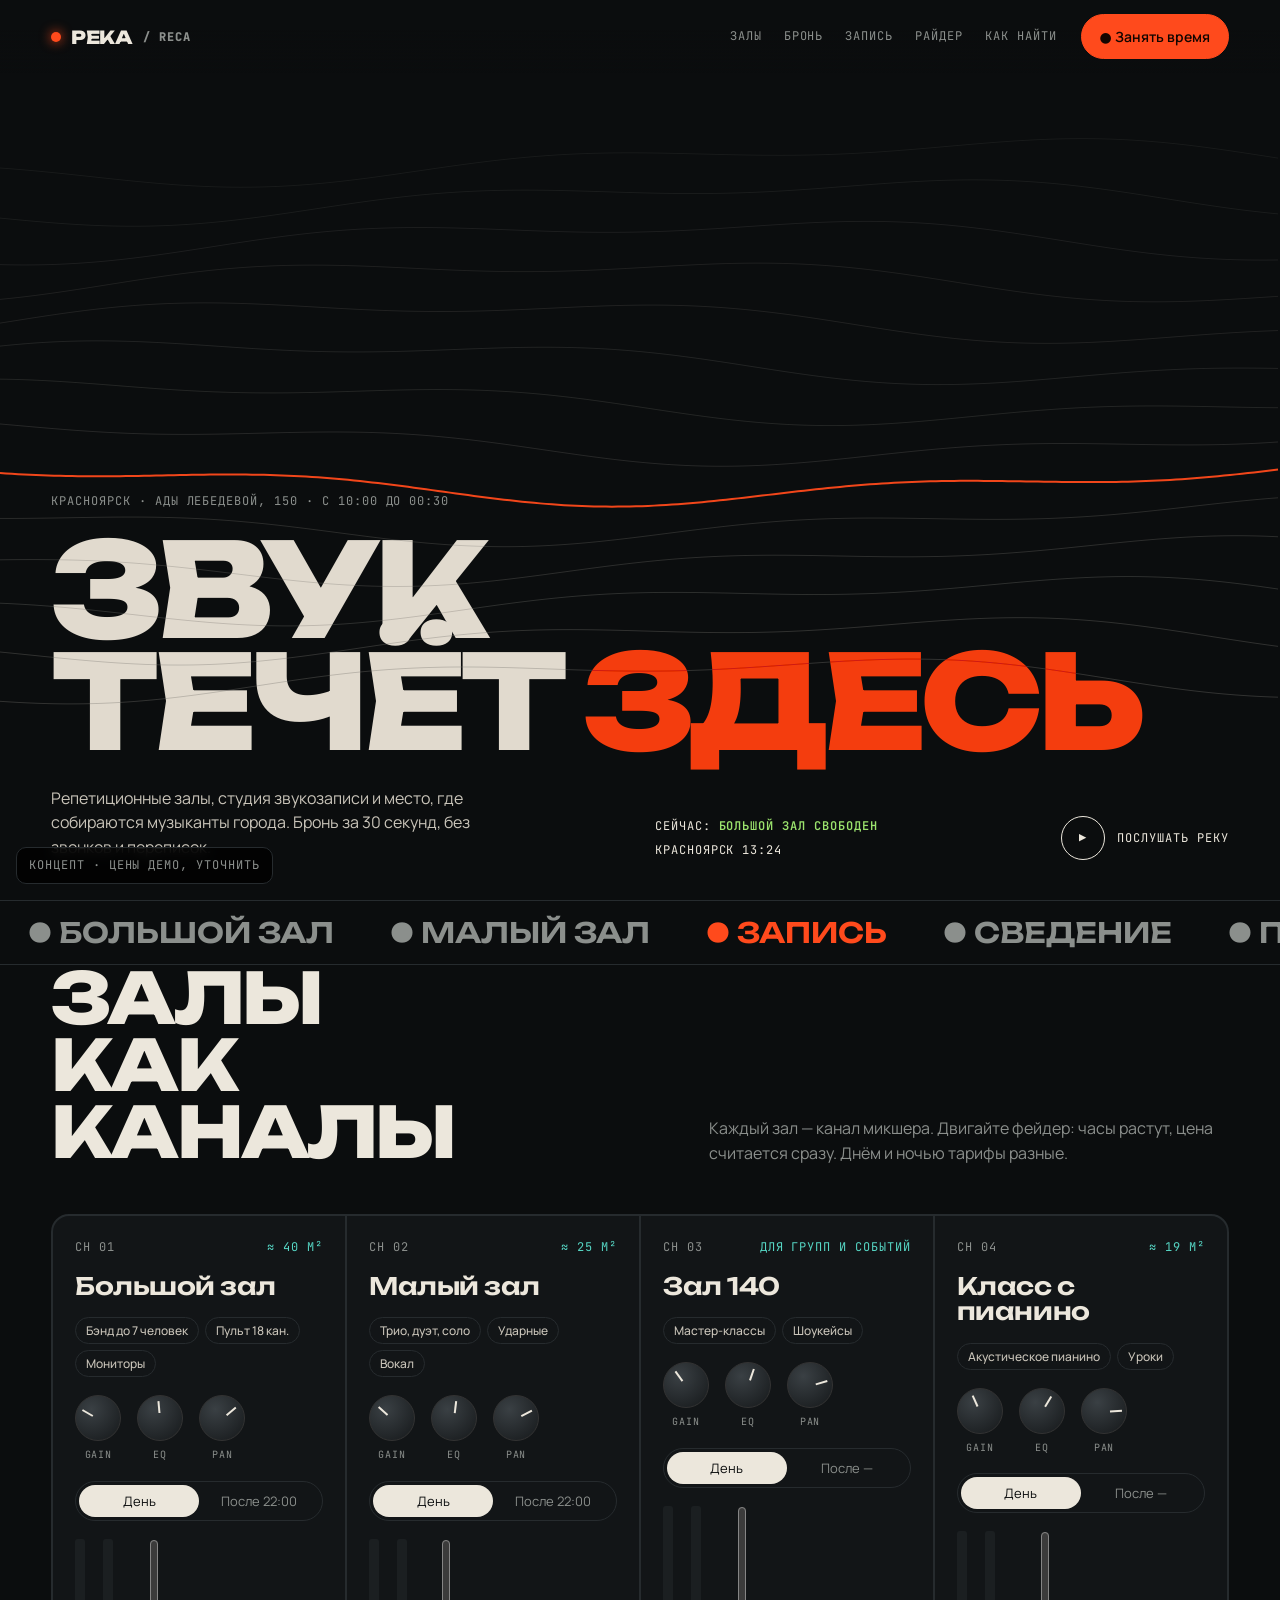
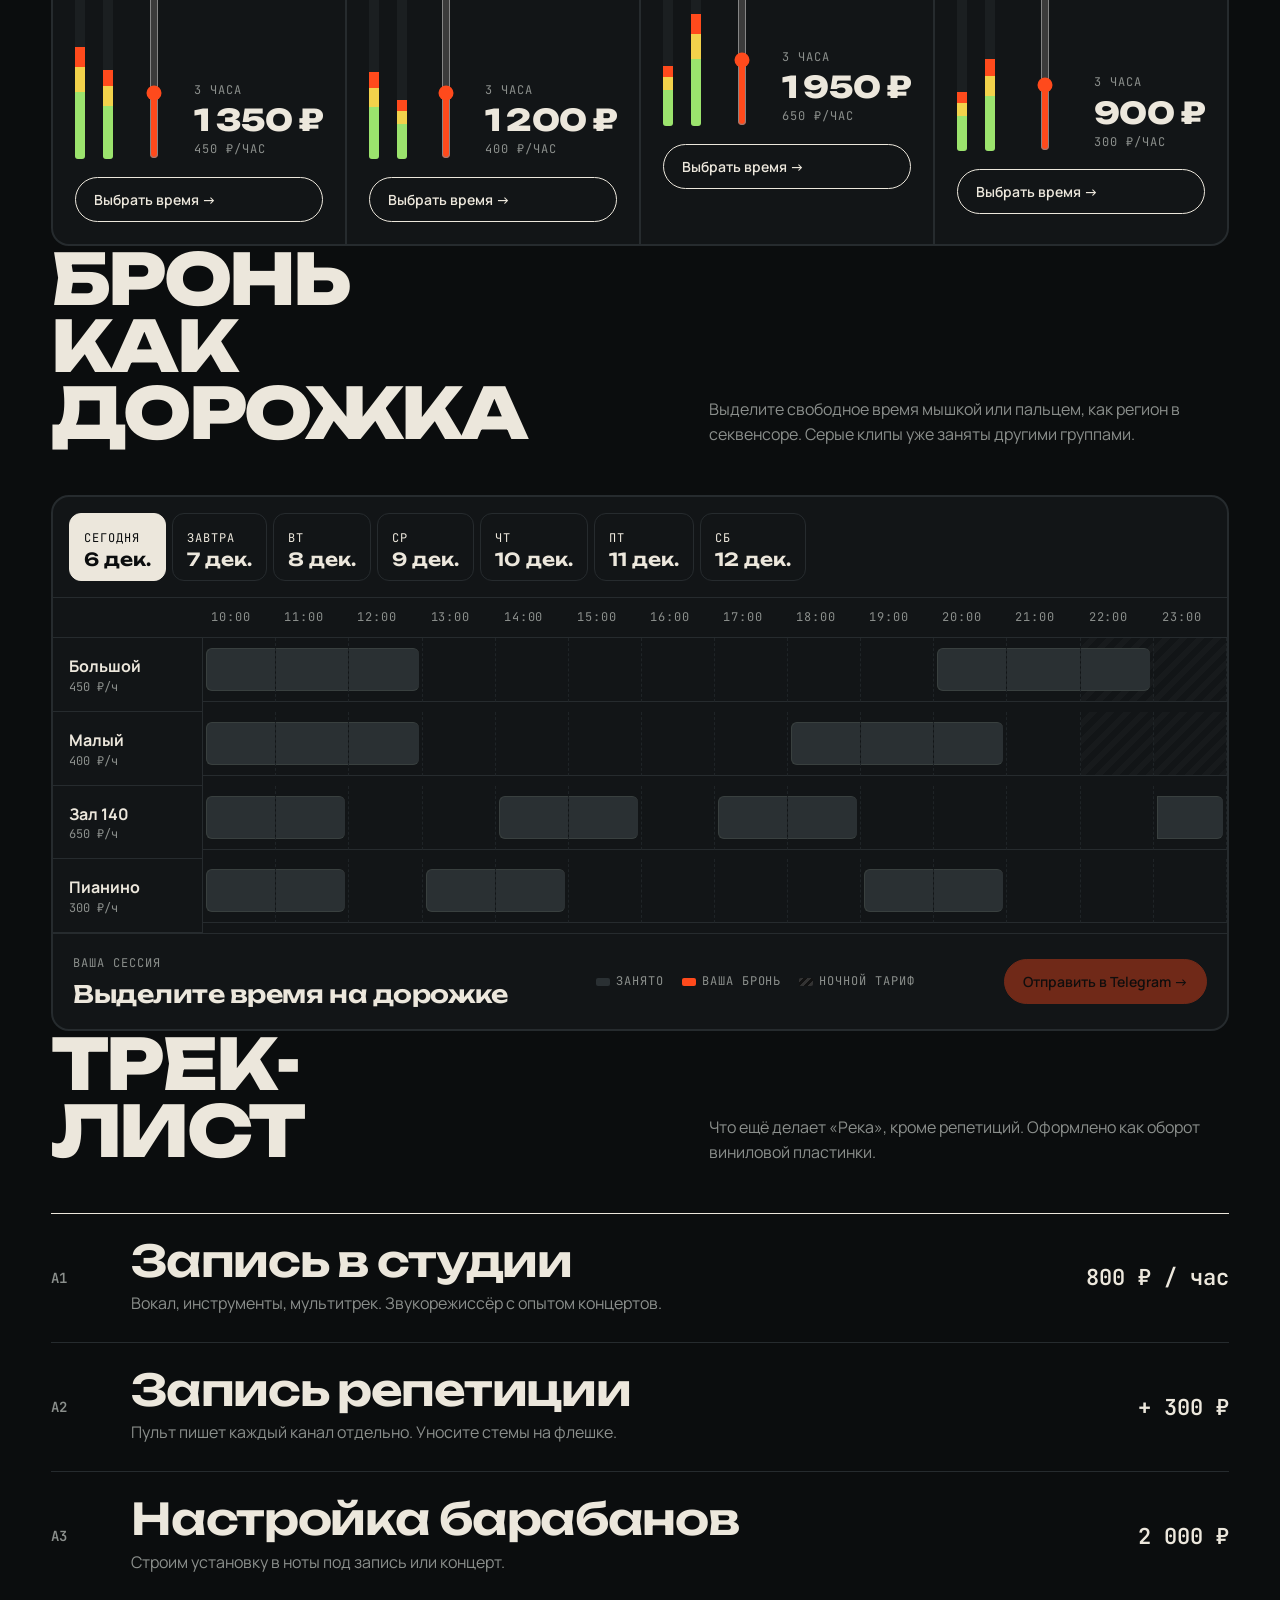
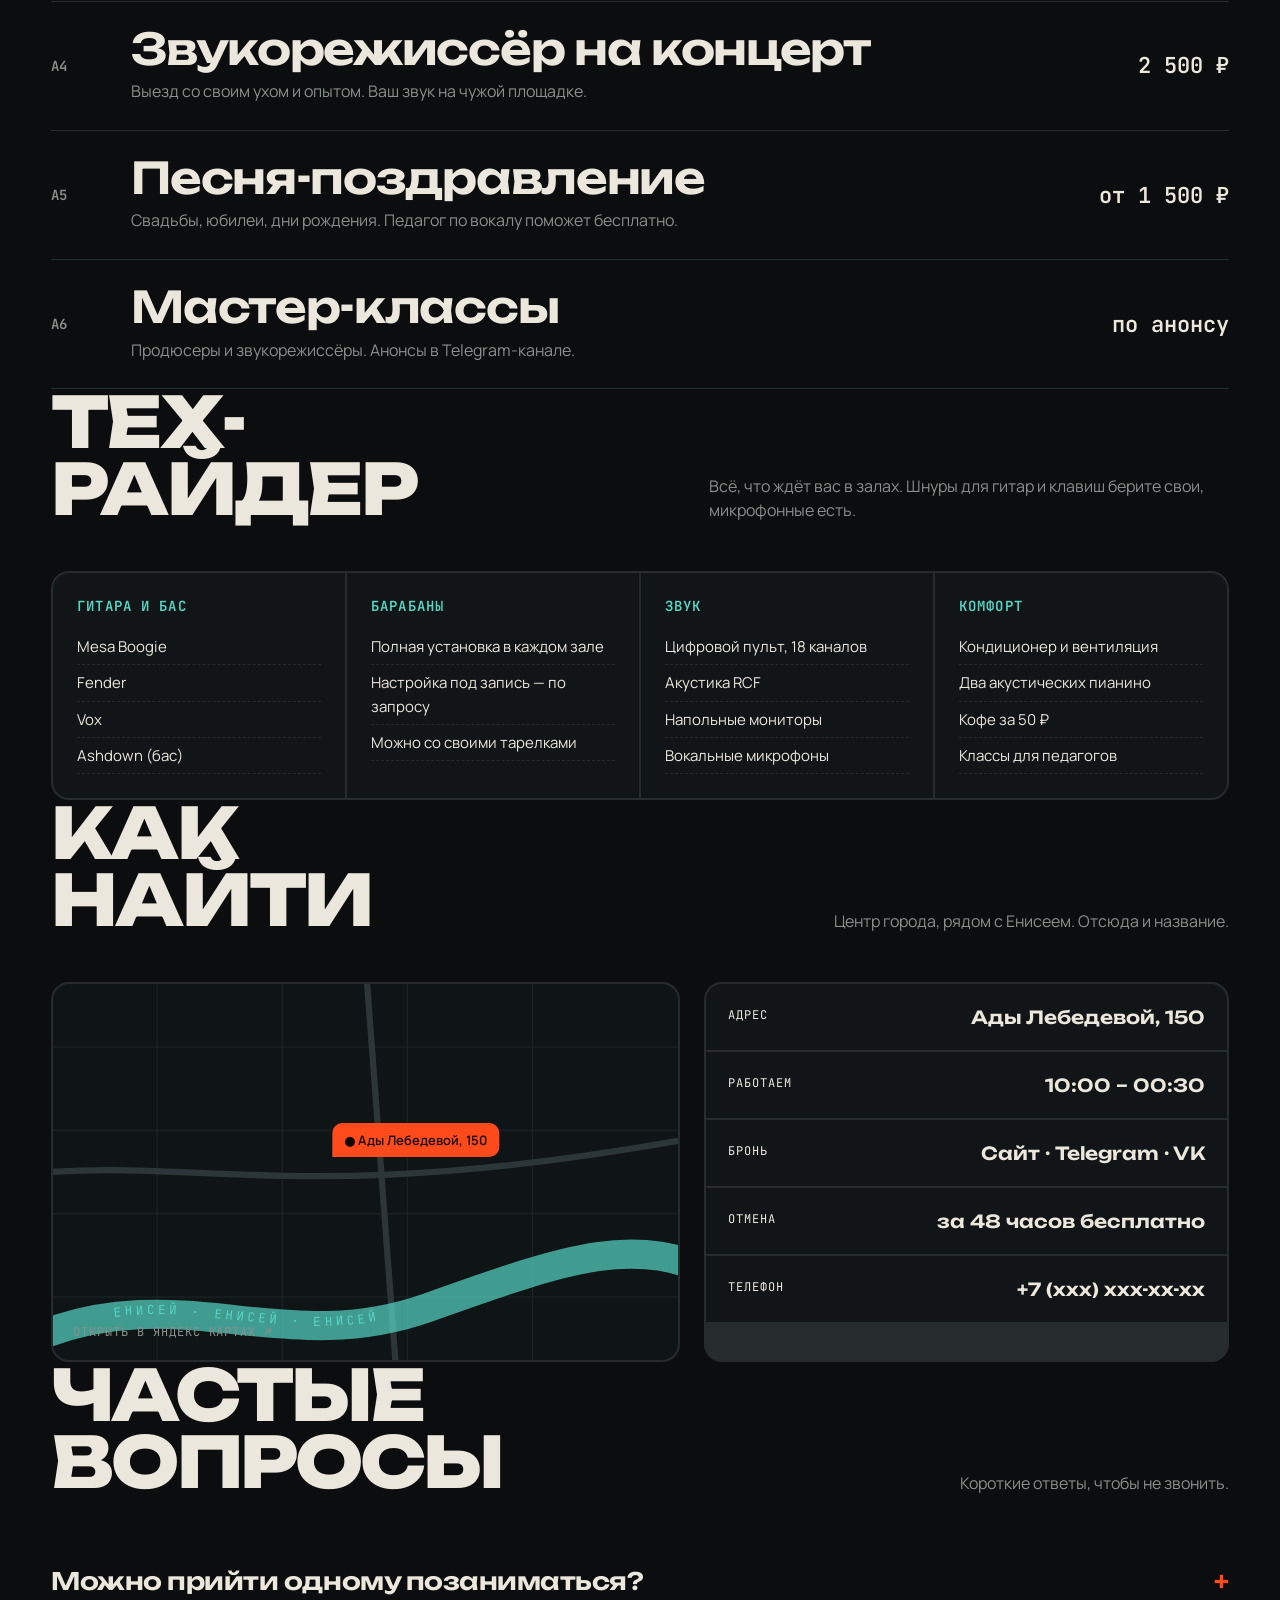
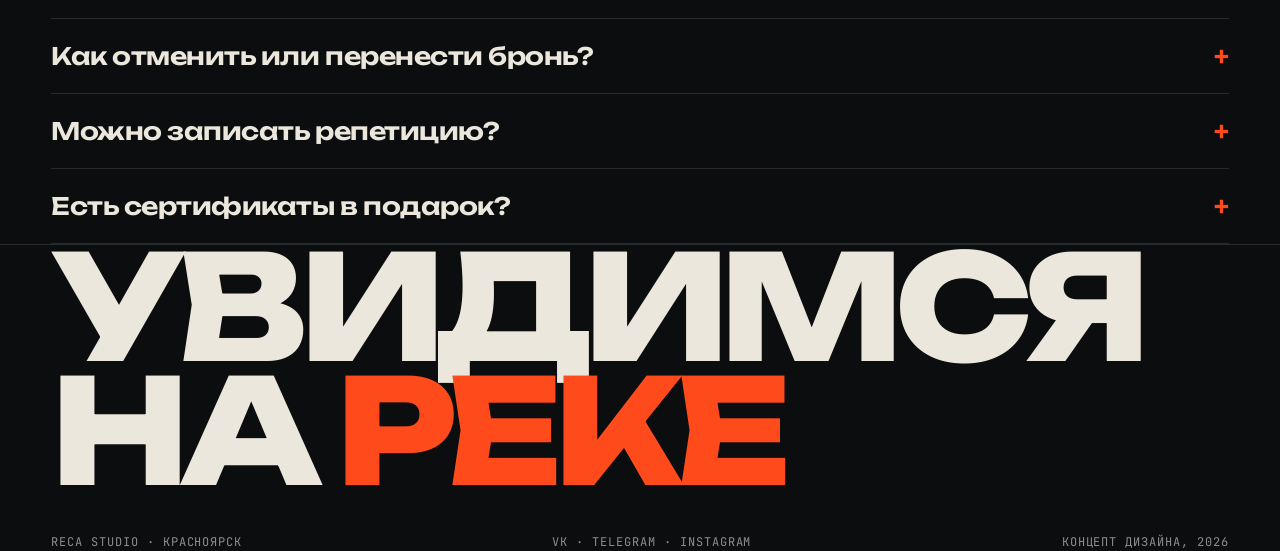
==== index.html @ 50a2b0ef "Концепт сайта RecA: дизайн, анализ конкурентов, расчёт цены Co-Authored-By: Claude Opus 5.5 <noreply" ====
<!doctype html>
<html lang="ru">
<head>
<meta charset="utf-8">
<meta name="viewport" content="width=device-width, initial-scale=1">
<title>Река · RecA Studio</title>
<meta name="description" content="Концепт сайта RecA: репетиционная база и студия звукозаписи в Красноярске, Ады Лебедевой, 150">
<link rel="preconnect" href="https://fonts.googleapis.com">
<link rel="preconnect" href="https://fonts.gstatic.com" crossorigin>
<link href="https://fonts.googleapis.com/css2?family=Unbounded:wght@400;600;800&family=Manrope:wght@400;500;700&family=JetBrains+Mono:wght@400;600&display=swap" rel="stylesheet">
<style>
:root{
  --bg:#0b0d0e; --bg2:#121517; --line:#262b2e; --ink:#ece7dc; --mute:#8b8f8c;
  --rec:#ff4a1c; --river:#56d6c4; --ok:#9be36d;
  --display:"Unbounded",system-ui,sans-serif; --body:"Manrope",system-ui,sans-serif; --mono:"JetBrains Mono",ui-monospace,monospace;
  --pad:clamp(16px,4vw,56px);
}
*{box-sizing:border-box;margin:0;padding:0}
html{scroll-behavior:smooth;overflow-x:clip}
body{background:var(--bg);color:var(--ink);font:16px/1.55 var(--body);overflow-x:hidden;-webkit-font-smoothing:antialiased}
a{color:inherit}
button{font:inherit;color:inherit;background:none;border:0;cursor:pointer}
.mono{font-family:var(--mono);font-size:12px;letter-spacing:.08em;text-transform:uppercase}
.wrap{padding:0 var(--pad)}
::selection{background:var(--rec);color:#000}

/* top bar */
header{position:fixed;inset:0 0 auto 0;z-index:50;display:flex;align-items:center;gap:24px;padding:14px var(--pad);
  background:linear-gradient(var(--bg) 40%,transparent);}
.logo{display:flex;align-items:center;gap:10px;font:800 18px var(--display);letter-spacing:-.02em;text-decoration:none}
.lamp{width:10px;height:10px;border-radius:50%;background:var(--rec);box-shadow:0 0 12px var(--rec);animation:blink 1.6s steps(2) infinite}
@keyframes blink{50%{opacity:.25;box-shadow:none}}
nav{display:flex;gap:22px;margin-left:auto}
nav a{text-decoration:none;color:var(--mute);transition:color .2s}
nav a:hover{color:var(--ink)}
.btn{display:inline-flex;align-items:center;gap:10px;padding:12px 18px;border:1px solid var(--ink);border-radius:999px;
  font:600 14px var(--body);text-decoration:none;transition:.2s}
.btn:hover{background:var(--ink);color:var(--bg)}
.btn.rec{background:var(--rec);border-color:var(--rec);color:#120500}
.btn.rec:hover{background:var(--ink);border-color:var(--ink)}
@media(max-width:860px){nav{display:none}header .btn{margin-left:auto}}

/* hero */
.hero{position:relative;min-height:100svh;display:flex;flex-direction:column;justify-content:flex-end;padding-bottom:40px;overflow:hidden}
#river{position:absolute;inset:0;width:100%;height:100%}
.hero h1{position:relative;font:800 clamp(42px,10.2vw,170px)/.86 var(--display);letter-spacing:-.05em;text-transform:uppercase;mix-blend-mode:difference}
.hero h1 em{font-style:normal;color:var(--rec);mix-blend-mode:normal}
.hero-row{position:relative;display:flex;flex-wrap:wrap;gap:20px 40px;align-items:end;justify-content:space-between;margin-top:28px}
.hero-row p{max-width:420px;color:#c9c4b9}
.status{display:flex;flex-direction:column;gap:6px}
.status b{color:var(--ok);font-weight:600}
.play{display:flex;align-items:center;gap:12px}
.play .dot{width:44px;height:44px;border-radius:50%;border:1px solid var(--ink);display:grid;place-items:center;transition:.2s}
.play:hover .dot{background:var(--ink);color:var(--bg)}

/* ticker */
.ticker{border-block:1px solid var(--line);overflow:hidden;white-space:nowrap;padding:14px 0;font:600 clamp(18px,2.4vw,28px) var(--display);text-transform:uppercase}
.ticker div{display:inline-block;animation:run 40s linear infinite}
.ticker span{margin:0 28px;color:var(--mute)} .ticker span.hot{color:var(--rec)}
@keyframes run{to{transform:translateX(-50%)}}

section{padding:clamp(72px,10vw,140px) 0}
.sec-head{display:grid;grid-template-columns:minmax(0,1fr) minmax(0,2fr);gap:24px;margin-bottom:48px;align-items:end}
.sec-head h2{font:800 clamp(32px,5.5vw,76px)/.95 var(--display);letter-spacing:-.04em;text-transform:uppercase}
.sec-head p{color:var(--mute);max-width:520px;justify-self:end}
@media(max-width:860px){.sec-head{grid-template-columns:1fr}.sec-head p{justify-self:start}}

/* mixer */
.mixer{display:grid;grid-template-columns:repeat(4,minmax(240px,1fr));gap:2px;background:var(--line);border:2px solid var(--line);border-radius:18px;overflow-x:auto;scrollbar-width:thin}
.ch{background:var(--bg2);padding:22px;display:flex;flex-direction:column;gap:18px;}
.ch-top{display:flex;justify-content:space-between;align-items:center}
.ch h3{font:600 24px/1.05 var(--display);letter-spacing:-.02em}
.ch .tags{display:flex;flex-wrap:wrap;gap:6px}
.tag{border:1px solid var(--line);border-radius:999px;padding:4px 10px;font:500 12px var(--body);color:#c9c4b9}
.knobs{display:flex;gap:16px}
.knob{width:46px;height:46px;border-radius:50%;background:radial-gradient(circle at 35% 30%,#3a4044,#15181a);border:1px solid #333;position:relative}
.knob::after{content:"";position:absolute;left:50%;top:5px;width:2px;height:12px;background:var(--ink);transform-origin:50% 18px;transform:translateX(-50%) rotate(var(--r,0deg))}
.knob-l{display:flex;flex-direction:column;align-items:center;gap:6px}
.strip{display:flex;gap:18px;height:220px;align-items:stretch}
.meter{width:10px;border-radius:3px;background:#1b1f21;position:relative;overflow:hidden}
.meter i{position:absolute;inset:auto 0 0 0;height:30%;background:linear-gradient(to top,var(--ok) 0 60%,#f2d24b 60% 82%,var(--rec) 82%);transition:height .08s}
.fader{flex:1;position:relative;display:flex;justify-content:center}
.fader input{writing-mode:vertical-lr;direction:rtl;-webkit-appearance:slider-vertical;appearance:slider-vertical;width:32px;height:100%;accent-color:var(--rec);cursor:ns-resize}
.price{display:flex;flex-direction:column;justify-content:flex-end;gap:2px;min-width:110px}
.price .big{font:800 30px var(--display);letter-spacing:-.03em}
.ch .mode{display:flex;border:1px solid var(--line);border-radius:999px;padding:3px}
.ch .mode button{flex:1;padding:6px 10px;border-radius:999px;font-size:13px;color:var(--mute)}
.ch .mode button.on{background:var(--ink);color:var(--bg)}

/* timeline booking */
.daw{border:2px solid var(--line);border-radius:18px;background:var(--bg2);overflow:hidden}
.days{display:flex;gap:6px;padding:16px;border-bottom:1px solid var(--line);overflow-x:auto}
.day{flex:0 0 auto;padding:10px 14px;border:1px solid var(--line);border-radius:12px;text-align:left;min-width:86px}
.day b{display:block;font:600 18px var(--display)}
.day.on{background:var(--ink);color:var(--bg);border-color:var(--ink)}
.grid-scroll{overflow-x:auto}
.tl{display:grid;grid-template-columns:150px repeat(14,minmax(52px,1fr));min-width:880px;user-select:none;touch-action:none}
.tl .hd{padding:10px 8px;border-bottom:1px solid var(--line);color:var(--mute)}
.tl .name{padding:16px;border-bottom:1px solid var(--line);border-right:1px solid var(--line);font-weight:700;display:flex;flex-direction:column;justify-content:center}
.tl .name small{font:400 12px var(--mono);color:var(--mute)}
.cell{border-bottom:1px solid var(--line);border-right:1px dashed #1f2427;height:64px;position:relative;cursor:crosshair}
.cell.night{background:repeating-linear-gradient(135deg,transparent 0 6px,#ffffff05 6px 12px)}
.cell.busy{cursor:not-allowed}
.cell.busy::before{content:"";position:absolute;inset:10px 0;background:#2a3033;border-block:1px solid #39403f}
.cell.busy.s::before{border-left:1px solid #39403f;left:3px;border-radius:6px 0 0 6px}
.cell.busy.e::before{right:3px;border-radius:0 6px 6px 0}
.cell.sel::before{content:"";position:absolute;inset:10px 0;background:var(--rec)}
.cell.sel.s::before{left:3px;border-radius:6px 0 0 6px}
.cell.sel.e::before{right:3px;border-radius:0 6px 6px 0}
.cell.sel.s::after{content:"REC";position:absolute;left:10px;top:50%;transform:translateY(-50%);font:600 11px var(--mono);color:#120500;z-index:1}
.wave-busy{position:absolute;inset:18px 8px;opacity:.5}
.summary{display:flex;flex-wrap:wrap;gap:16px 32px;align-items:center;justify-content:space-between;padding:20px;border-top:1px solid var(--line)}
.summary .what{font:600 clamp(18px,2vw,24px) var(--display);letter-spacing:-.02em}
.legend{display:flex;gap:18px;color:var(--mute)}
.legend i{display:inline-block;width:14px;height:8px;border-radius:2px;margin-right:6px;vertical-align:middle}

/* tracklist services */
.tracks{border-top:1px solid var(--ink)}
.track{display:grid;grid-template-columns:60px minmax(0,1fr) auto;gap:20px;align-items:center;padding:26px 0;border-bottom:1px solid var(--line);cursor:pointer;position:relative}
.track:hover h3{color:var(--rec);transform:translateX(10px)}
.track .n{font:600 14px var(--mono);color:var(--mute)}
.track h3{font:600 clamp(22px,3.4vw,44px)/1 var(--display);letter-spacing:-.03em;transition:.25s}
.track p{color:var(--mute);margin-top:8px;max-width:560px}
.track .cost{font:600 clamp(16px,2vw,22px) var(--mono);white-space:nowrap}
@media(max-width:600px){.track{grid-template-columns:36px 1fr}.track .cost{grid-column:2}}

/* rider */
.rider{display:grid;grid-template-columns:repeat(auto-fit,minmax(240px,1fr));gap:2px;background:var(--line);border:2px solid var(--line);border-radius:18px;overflow:hidden}
.rider div{background:var(--bg2);padding:24px}
.rider h4{font:600 14px var(--mono);color:var(--river);letter-spacing:.08em;text-transform:uppercase;margin-bottom:14px}
.rider li{list-style:none;padding:6px 0;border-bottom:1px dashed var(--line);font-size:15px}

/* place */
.place{display:grid;grid-template-columns:minmax(0,1.2fr) minmax(0,1fr);gap:24px}
.mapcard{position:relative;border-radius:18px;overflow:hidden;min-height:380px;background:#0f1416;border:2px solid var(--line)}
.mapcard svg{position:absolute;inset:0;width:100%;height:100%}
.pin{position:absolute;left:58%;top:46%;transform:translate(-50%,-100%);background:var(--rec);color:#120500;padding:8px 12px;border-radius:10px 10px 10px 0;font:600 13px var(--body);white-space:nowrap}
.facts{display:flex;flex-direction:column;gap:2px;background:var(--line);border-radius:18px;overflow:hidden;border:2px solid var(--line)}
.facts div{background:var(--bg2);padding:22px;display:flex;justify-content:space-between;gap:16px}
.facts b{font:600 18px var(--display);text-align:right}
@media(max-width:860px){.place{grid-template-columns:1fr}}

/* faq */
details{border-bottom:1px solid var(--line);padding:22px 0}
summary{list-style:none;cursor:pointer;display:flex;justify-content:space-between;gap:20px;font:600 clamp(18px,2vw,24px) var(--display);letter-spacing:-.02em}
summary::after{content:"+";color:var(--rec);transition:.2s}
details[open] summary::after{transform:rotate(45deg)}
details p{color:#c9c4b9;margin-top:12px;max-width:720px}

footer{padding:80px 0 40px;border-top:1px solid var(--line)}
footer .bye{font:800 clamp(40px,11.4vw,200px)/.85 var(--display);letter-spacing:-.06em;text-transform:uppercase}
footer .bye span{color:var(--rec)}
.foot{display:flex;flex-wrap:wrap;gap:18px 40px;justify-content:space-between;margin-top:40px;color:var(--mute)}
.concept{position:fixed;left:16px;bottom:16px;z-index:60;background:#000c;border:1px solid var(--line);border-radius:10px;padding:8px 12px;color:var(--mute);backdrop-filter:blur(6px)}

.reveal{opacity:0;transform:translateY(30px);transition:1s cubic-bezier(.2,.7,.1,1)}
.reveal.in{opacity:1;transform:none}
@media (prefers-reduced-motion:reduce){*{animation:none!important;transition:none!important}.reveal{opacity:1;transform:none}}
</style>
</head>
<body>

<header>
  <a class="logo" href="#top"><span class="lamp" aria-hidden="true"></span>РЕКА<span class="mono" style="color:var(--mute)">/ RecA</span></a>
  <nav class="mono">
    <a href="#halls">Залы</a><a href="#book">Бронь</a><a href="#services">Запись</a><a href="#rider">Райдер</a><a href="#place">Как найти</a>
  </nav>
  <a class="btn rec" href="#book">● Занять время</a>
</header>

<main id="top">
  <section class="hero wrap" style="padding-top:120px">
    <canvas id="river" aria-hidden="true"></canvas>
    <p class="mono" style="position:relative;color:var(--mute);margin-bottom:22px">Красноярск · Ады Лебедевой, 150 · с 10:00 до 00:30</p>
    <h1>Звук<br>течёт <em>здесь</em></h1>
    <div class="hero-row">
      <p>Репетиционные залы, студия звукозаписи и место, где собираются музыканты города. Бронь за 30 секунд, без звонков и переписок.</p>
      <div class="status mono">
        <span>Сейчас: <b id="nowFree">Большой зал свободен</b></span>
        <span id="clock">—</span>
      </div>
      <button class="play mono" id="playBtn" aria-pressed="false"><span class="dot" id="playIcon">▶</span><span id="playLbl">Послушать реку</span></button>
    </div>
  </section>

  <div class="ticker" aria-hidden="true"><div id="tick"></div></div>

  <section id="halls" class="wrap">
    <div class="sec-head reveal">
      <h2>Залы<br>как каналы</h2>
      <p>Каждый зал — канал микшера. Двигайте фейдер: часы растут, цена считается сразу. Днём и ночью тарифы разные.</p>
    </div>
    <div class="mixer reveal" id="mixer"></div>
  </section>

  <section id="book" class="wrap">
    <div class="sec-head reveal">
      <h2>Бронь<br>как дорожка</h2>
      <p>Выделите свободное время мышкой или пальцем, как регион в секвенсоре. Серые клипы уже заняты другими группами.</p>
    </div>
    <div class="daw reveal">
      <div class="days" id="days"></div>
      <div class="grid-scroll"><div class="tl" id="tl"></div></div>
      <div class="summary">
        <div>
          <div class="mono" style="color:var(--mute);margin-bottom:6px">Ваша сессия</div>
          <div class="what" id="selText">Выделите время на дорожке</div>
        </div>
        <div class="legend mono"><span><i style="background:#2a3033"></i>Занято</span><span><i style="background:var(--rec)"></i>Ваша бронь</span><span><i style="background:repeating-linear-gradient(135deg,#333 0 3px,#111 3px 6px)"></i>Ночной тариф</span></div>
        <button class="btn rec" id="sendBtn" disabled style="opacity:.4">Отправить в Telegram →</button>
      </div>
    </div>
  </section>

  <section id="services" class="wrap">
    <div class="sec-head reveal">
      <h2>Трек&shy;лист</h2>
      <p>Что ещё делает «Река», кроме репетиций. Оформлено как оборот виниловой пластинки.</p>
    </div>
    <div class="tracks reveal" id="tracks"></div>
  </section>

  <section id="rider" class="wrap">
    <div class="sec-head reveal">
      <h2>Тех&shy;райдер</h2>
      <p>Всё, что ждёт вас в залах. Шнуры для гитар и клавиш берите свои, микрофонные есть.</p>
    </div>
    <div class="rider reveal">
      <div><h4>Гитара и бас</h4><ul><li>Mesa Boogie</li><li>Fender</li><li>Vox</li><li>Ashdown (бас)</li></ul></div>
      <div><h4>Барабаны</h4><ul><li>Полная установка в каждом зале</li><li>Настройка под запись — по запросу</li><li>Можно со своими тарелками</li></ul></div>
      <div><h4>Звук</h4><ul><li>Цифровой пульт, 18 каналов</li><li>Акустика RCF</li><li>Напольные мониторы</li><li>Вокальные микрофоны</li></ul></div>
      <div><h4>Комфорт</h4><ul><li>Кондиционер и вентиляция</li><li>Два акустических пианино</li><li>Кофе за 50 ₽</li><li>Классы для педагогов</li></ul></div>
    </div>
  </section>

  <section id="place" class="wrap">
    <div class="sec-head reveal">
      <h2>Как<br>найти</h2>
      <p>Центр города, рядом с Енисеем. Отсюда и название.</p>
    </div>
    <div class="place reveal">
      <a class="mapcard" href="https://yandex.ru/maps/?text=%D0%9A%D1%80%D0%B0%D1%81%D0%BD%D0%BE%D1%8F%D1%80%D1%81%D0%BA%2C%20%D0%90%D0%B4%D1%8B%20%D0%9B%D0%B5%D0%B1%D0%B5%D0%B4%D0%B5%D0%B2%D0%BE%D0%B9%2C%20150" target="_blank" rel="noopener">
        <svg viewBox="0 0 600 400" preserveAspectRatio="xMidYMid slice" aria-hidden="true">
          <g stroke="#1e2629" stroke-width="1">
            <path d="M0 80H600M0 160H600M0 240H600M0 320H600M100 0V400M220 0V400M340 0V400M460 0V400"/>
          </g>
          <g stroke="#2c3639" stroke-width="6" fill="none"><path d="M0 200 C150 190 260 230 600 170"/><path d="M300 0 L330 400"/></g>
          <path id="yen" d="M-20 360 C120 300 220 380 360 330 S560 260 640 300" stroke="#56d6c4" stroke-opacity=".7" stroke-width="28" fill="none"/>
          <text font-family="JetBrains Mono" font-size="12" fill="#56d6c4" letter-spacing="3"><textPath href="#yen" startOffset="12%">ЕНИСЕЙ · ЕНИСЕЙ · ЕНИСЕЙ</textPath></text>
        </svg>
        <span class="pin">● Ады Лебедевой, 150</span>
        <span class="mono" style="position:absolute;left:20px;bottom:18px;color:var(--mute)">Открыть в Яндекс Картах ↗</span>
      </a>
      <div class="facts">
        <div><span class="mono">Адрес</span><b>Ады Лебедевой, 150</b></div>
        <div><span class="mono">Работаем</span><b>10:00 – 00:30</b></div>
        <div><span class="mono">Бронь</span><b>Сайт · Telegram · VK</b></div>
        <div><span class="mono">Отмена</span><b>за 48 часов бесплатно</b></div>
        <div><span class="mono">Телефон</span><b>+7 (xxx) xxx-xx-xx</b></div>
      </div>
    </div>
  </section>

  <section class="wrap" id="faq">
    <div class="sec-head reveal"><h2>Частые<br>вопросы</h2><p>Короткие ответы, чтобы не звонить.</p></div>
    <div class="reveal">
      <details><summary>Можно прийти одному позаниматься?</summary><p>Да. Малый зал подходит для сольных занятий: барабаны, вокал, гитара. Тариф тот же, по часам.</p></details>
      <details><summary>Как отменить или перенести бронь?</summary><p>Бесплатно, если за 48 часов. Напишите в Telegram или нажмите «Перенести» в письме-подтверждении.</p></details>
      <details><summary>Можно записать репетицию?</summary><p>Да. Пульт пишет по каналам, на выходе мультитрек. Со звукорежиссёром — по тарифу студийной записи.</p></details>
      <details><summary>Есть сертификаты в подарок?</summary><p>Есть: на репетиции, запись песни или поздравление. От 1 500 ₽, приходит красивой открыткой на почту.</p></details>
    </div>
  </section>
</main>

<footer class="wrap">
  <div class="bye">Увидимся<br>на <span>Реке</span></div>
  <div class="foot mono">
    <span>RecA Studio · Красноярск</span><span>VK · Telegram · Instagram</span><span>Концепт дизайна, 2026</span>
  </div>
</footer>

<div class="concept mono">Концепт · цены демо, уточнить</div>

<script>
/* ---------- данные (демо, взяты из открытых источников, сверить с Николаем) ---------- */
const HALLS=[
  {id:"big",name:"Большой зал",short:"Большой",day:450,night:600,nightFrom:22,size:"≈ 40 м²",tags:["Бэнд до 7 человек","Пульт 18 кан.","Мониторы"]},
  {id:"small",name:"Малый зал",short:"Малый",day:400,night:500,nightFrom:22,size:"≈ 25 м²",tags:["Трио, дуэт, соло","Ударные","Вокал"]},
  {id:"h140",name:"Зал 140",short:"Зал 140",day:650,night:650,nightFrom:24,size:"для групп и событий",tags:["Мастер-классы","Шоукейсы"]},
  {id:"piano",name:"Класс с пианино",short:"Пианино",day:300,night:300,nightFrom:24,size:"≈ 19 м²",tags:["Акустическое пианино","Уроки"]}
];
const SERVICES=[
  ["Запись в студии","Вокал, инструменты, мультитрек. Звукорежиссёр с опытом концертов.","800 ₽ / час"],
  ["Запись репетиции","Пульт пишет каждый канал отдельно. Уносите стемы на флешке.","+ 300 ₽"],
  ["Настройка барабанов","Строим установку в ноты под запись или концерт.","2 000 ₽"],
  ["Звукорежиссёр на концерт","Выезд со своим ухом и опытом. Ваш звук на чужой площадке.","2 500 ₽"],
  ["Песня-поздравление","Свадьбы, юбилеи, дни рождения. Педагог по вокалу поможет бесплатно.","от 1 500 ₽"],
  ["Мастер-классы","Продюсеры и звукорежиссёры. Анонсы в Telegram-канале.","по анонсу"]
];

/* ---------- часы и статус ---------- */
const clock=document.getElementById("clock");
function tickClock(){const d=new Date();clock.textContent="Красноярск "+d.toLocaleTimeString("ru-RU",{timeZone:"Asia/Krasnoyarsk",hour:"2-digit",minute:"2-digit"})}
tickClock();setInterval(tickClock,15000);

/* ---------- бегущая строка ---------- */
const words=["Большой зал","Малый зал","Запись","Сведение","Пианино","Кофе 50 ₽","Мастер-классы","Ночной тариф","Сертификаты"];
const line=words.map((w,i)=>`<span class="${i%3===2?'hot':''}">● ${w}</span>`).join("");
document.getElementById("tick").innerHTML=line+line;

/* ---------- река: волны на canvas + WebAudio ---------- */
const cv=document.getElementById("river"),cx=cv.getContext("2d");
let W,H,DPR=Math.min(2,devicePixelRatio||1),mouse={x:-999,y:-999},t=0;
function size(){W=cv.clientWidth;H=cv.clientHeight;cv.width=W*DPR;cv.height=H*DPR;cx.setTransform(DPR,0,0,DPR,0,0)}
size();addEventListener("resize",size);
cv.parentElement.addEventListener("pointermove",e=>{const r=cv.getBoundingClientRect();mouse.x=e.clientX-r.left;mouse.y=e.clientY-r.top});
cv.parentElement.addEventListener("pointerleave",()=>{mouse.x=mouse.y=-999});
let actx,analyser,buf,playing=false,master;
function startAudio(){
  actx=new (window.AudioContext||window.webkitAudioContext)();
  master=actx.createGain();master.gain.value=0;
  const filt=actx.createBiquadFilter();filt.type="lowpass";filt.frequency.value=900;filt.Q.value=6;
  const lfo=actx.createOscillator(),lg=actx.createGain();lfo.frequency.value=.08;lg.gain.value=600;lfo.connect(lg).connect(filt.frequency);lfo.start();
  [55,82.4,110,164.8,220.6].forEach((f,i)=>{const o=actx.createOscillator();o.type=i%2?"sawtooth":"triangle";o.frequency.value=f;o.detune.value=(Math.random()-.5)*14;
    const g=actx.createGain();g.gain.value=.08/(i+1);o.connect(g).connect(filt);o.start()});
  analyser=actx.createAnalyser();analyser.fftSize=1024;buf=new Uint8Array(analyser.fftSize);
  filt.connect(master);master.connect(analyser);analyser.connect(actx.destination);
}
document.getElementById("playBtn").addEventListener("click",e=>{
  if(!actx)startAudio();
  playing=!playing;actx.resume();
  master.gain.cancelScheduledValues(actx.currentTime);
  master.gain.linearRampToValueAtTime(playing?.35:0,actx.currentTime+1.2);
  document.getElementById("playIcon").textContent=playing?"❚❚":"▶";
  document.getElementById("playLbl").textContent=playing?"Тише":"Послушать реку";
  e.currentTarget.setAttribute("aria-pressed",playing);
});
const reduce=matchMedia("(prefers-reduced-motion: reduce)").matches;
function draw(){
  cx.clearRect(0,0,W,H);
  let amp=0;
  if(analyser&&playing){analyser.getByteTimeDomainData(buf);let s=0;for(let i=0;i<buf.length;i+=8)s+=Math.abs(buf[i]-128);amp=s/(buf.length/8)/40}
  const N=14;
  for(let k=0;k<N;k++){
    const base=H*.18+k*(H*.62/N),ph=k*.55;
    cx.beginPath();
    for(let x=0;x<=W;x+=6){
      const d=Math.hypot(x-mouse.x,base-mouse.y),near=Math.max(0,1-d/260);
      let y=base+Math.sin(x*.004+t*.6+ph)*18+Math.sin(x*.011-t*.9+ph*2)*8*(1+amp*4);
      if(buf&&playing){y+=(buf[Math.floor(x/W*(buf.length-1))]-128)*.5*(1-k/N)}
      y+=Math.sin(x*.05-t*5)*near*28;
      x?cx.lineTo(x,y):cx.moveTo(x,y);
    }
    const hot=k===Math.floor(N*.62);
    cx.strokeStyle=hot?"rgba(255,74,28,.95)":`rgba(236,231,220,${.06+.12*(k/N)})`;
    cx.lineWidth=hot?2:1;cx.stroke();
  }
  t+=reduce?0:.016;
  requestAnimationFrame(draw);
}
draw();

/* ---------- микшер ---------- */
const mixer=document.getElementById("mixer");
HALLS.forEach((h,i)=>{
  const el=document.createElement("article");el.className="ch";
  el.innerHTML=`
    <div class="ch-top"><span class="mono" style="color:var(--mute)">CH ${String(i+1).padStart(2,"0")}</span><span class="mono" style="color:var(--river)">${h.size}</span></div>
    <h3>${h.name}</h3>
    <div class="tags">${h.tags.map(t=>`<span class="tag">${t}</span>`).join("")}</div>
    <div class="knobs">${["GAIN","EQ","PAN"].map((k,j)=>`<div class="knob-l"><div class="knob" style="--r:${-60+j*55+i*12}deg"></div><span class="mono" style="font-size:10px;color:var(--mute)">${k}</span></div>`).join("")}</div>
    <div class="mode" role="group" aria-label="Тариф"><button class="on" data-m="day">День</button><button data-m="night">После ${h.nightFrom===24?"—":h.nightFrom+":00"}</button></div>
    <div class="strip">
      <div class="meter"><i></i></div><div class="meter"><i></i></div>
      <div class="fader"><input type="range" min="1" max="8" value="3" aria-label="Часы, ${h.name}"></div>
      <div class="price"><span class="mono" style="color:var(--mute)" data-hours>3 часа</span><span class="big" data-sum></span><span class="mono" style="color:var(--mute)" data-rate></span></div>
    </div>
    <a class="btn" href="#book" data-go="${h.id}">Выбрать время →</a>`;
  mixer.appendChild(el);
  let mode="day";const inp=el.querySelector("input");
  const upd=()=>{const hrs=+inp.value,rate=mode==="day"?h.day:h.night;
    el.querySelector("[data-hours]").textContent=hrs+" "+plural(hrs,["час","часа","часов"]);
    el.querySelector("[data-sum]").textContent=(hrs*rate).toLocaleString("ru-RU")+" ₽";
    el.querySelector("[data-rate]").textContent=rate+" ₽/час";
    el.querySelectorAll(".meter i").forEach(m=>m.dataset.lvl=hrs/8);};
  inp.addEventListener("input",upd);
  el.querySelectorAll(".mode button").forEach(b=>b.addEventListener("click",()=>{mode=b.dataset.m;el.querySelectorAll(".mode button").forEach(x=>x.classList.toggle("on",x===b));upd()}));
  upd();
});
function plural(n,f){n=Math.abs(n)%100;const n1=n%10;if(n>10&&n<20)return f[2];if(n1>1&&n1<5)return f[1];if(n1===1)return f[0];return f[2]}
(function meters(){document.querySelectorAll(".meter i").forEach(m=>{const l=+m.dataset.lvl||.3;m.style.height=Math.min(100,(l*70+Math.random()*25*(playing?1.6:1)))+"%"});setTimeout(meters,reduce?1e9:110)})();

/* ---------- таймлайн-бронь ---------- */
const HOURS=[...Array(14)].map((_,i)=>10+i); // 10..23
const daysEl=document.getElementById("days"),tl=document.getElementById("tl");
let dayIdx=0,sel=null;
const fmtD=d=>d.toLocaleDateString("ru-RU",{weekday:"short"}),fmtN=d=>d.getDate()+" "+d.toLocaleDateString("ru-RU",{month:"short"});
const dates=[...Array(7)].map((_,i)=>{const d=new Date();d.setDate(d.getDate()+i);return d});
dates.forEach((d,i)=>{const b=document.createElement("button");b.className="day"+(i?"":" on");
  b.innerHTML=`<span class="mono">${i===0?"сегодня":i===1?"завтра":fmtD(d)}</span><b>${fmtN(d)}</b>`;
  b.onclick=()=>{dayIdx=i;sel=null;daysEl.querySelectorAll(".day").forEach((x,j)=>x.classList.toggle("on",j===i));render()};daysEl.appendChild(b)});
function rnd(seed){return()=>{seed=(seed*16807)%2147483647;return seed/2147483647}}
function busyFor(hi){const r=rnd(dates[dayIdx].getDate()*31+hi*7+1),b=new Set();let h=0;
  while(h<14){if(r()<.28){const len=2+Math.floor(r()*2);for(let k=0;k<len&&h+k<14;k++)b.add(h+k);h+=len+1}else h++}return b}
let busy=[];
function render(){
  busy=HALLS.map((_,i)=>busyFor(i));
  tl.innerHTML=`<div class="hd mono"></div>`+HOURS.map(h=>`<div class="hd mono">${h}:00</div>`).join("");
  HALLS.forEach((h,hi)=>{
    tl.insertAdjacentHTML("beforeend",`<div class="name">${h.short}<small>${h.day} ₽/ч</small></div>`);
    HOURS.forEach((hr,ci)=>{const c=document.createElement("div");c.className="cell"+(hr>=h.nightFrom?" night":"");c.dataset.h=hi;c.dataset.c=ci;
      if(busy[hi].has(ci)){c.classList.add("busy");if(!busy[hi].has(ci-1))c.classList.add("s");if(!busy[hi].has(ci+1))c.classList.add("e")}
      tl.appendChild(c)});
  });
  paint();
}
function paint(){
  tl.querySelectorAll(".cell").forEach(c=>{c.classList.remove("sel","s","e");const hi=+c.dataset.h,ci=+c.dataset.c;
    if(busy[hi].has(ci)){if(!busy[hi].has(ci-1))c.classList.add("s");if(!busy[hi].has(ci+1))c.classList.add("e");return}
    if(sel&&sel.h===hi&&ci>=sel.a&&ci<=sel.b){c.classList.add("sel");if(ci===sel.a)c.classList.add("s");if(ci===sel.b)c.classList.add("e")}});
  const txt=document.getElementById("selText"),btn=document.getElementById("sendBtn");
  if(!sel){txt.textContent="Выделите время на дорожке";btn.disabled=true;btn.style.opacity=.4;return}
  const h=HALLS[sel.h];let sum=0;for(let i=sel.a;i<=sel.b;i++)sum+=HOURS[i]>=h.nightFrom?h.night:h.day;
  const n=sel.b-sel.a+1;
  txt.textContent=`${h.name} · ${fmtN(dates[dayIdx])} · ${HOURS[sel.a]}:00–${HOURS[sel.b]+1}:00 · ${n} ${plural(n,["час","часа","часов"])} · ${sum.toLocaleString("ru-RU")} ₽`;
  btn.disabled=false;btn.style.opacity=1;
}
let drag=null;
tl.addEventListener("pointerdown",e=>{const c=e.target.closest(".cell");if(!c||c.classList.contains("busy"))return;
  drag={h:+c.dataset.h,from:+c.dataset.c};sel={h:drag.h,a:drag.from,b:drag.from};paint();});
addEventListener("pointermove",e=>{if(!drag)return;const c=document.elementFromPoint(e.clientX,e.clientY)?.closest?.(".cell");if(!c)return;
  let to=+c.dataset.c,a=Math.min(drag.from,to),b=Math.max(drag.from,to);
  for(let i=drag.from;i>=a;i--)if(busy[drag.h].has(i)){a=i+1;break}
  for(let i=drag.from;i<=b;i++)if(busy[drag.h].has(i)){b=i-1;break}
  sel={h:drag.h,a,b};paint();});
addEventListener("pointerup",()=>drag=null);
document.getElementById("sendBtn").onclick=()=>{alert("В рабочей версии бронь уходит админу в Telegram-бот и пишется в календарь. Клиенту приходит подтверждение.")};
document.querySelectorAll("[data-go]").forEach(a=>a.addEventListener("click",()=>{sel=null;render()}));
render();

/* ---------- треклист ---------- */
document.getElementById("tracks").innerHTML=SERVICES.map((s,i)=>`
  <div class="track"><span class="n">A${i+1}</span><div><h3>${s[0]}</h3><p>${s[1]}</p></div><span class="cost">${s[2]}</span></div>`).join("");

/* ---------- появление ---------- */
const io=new IntersectionObserver(es=>es.forEach(e=>{if(e.isIntersecting){e.target.classList.add("in");io.unobserve(e.target)}}),{threshold:.12});
document.querySelectorAll(".reveal").forEach(el=>io.observe(el));
</script>
</body>
</html>
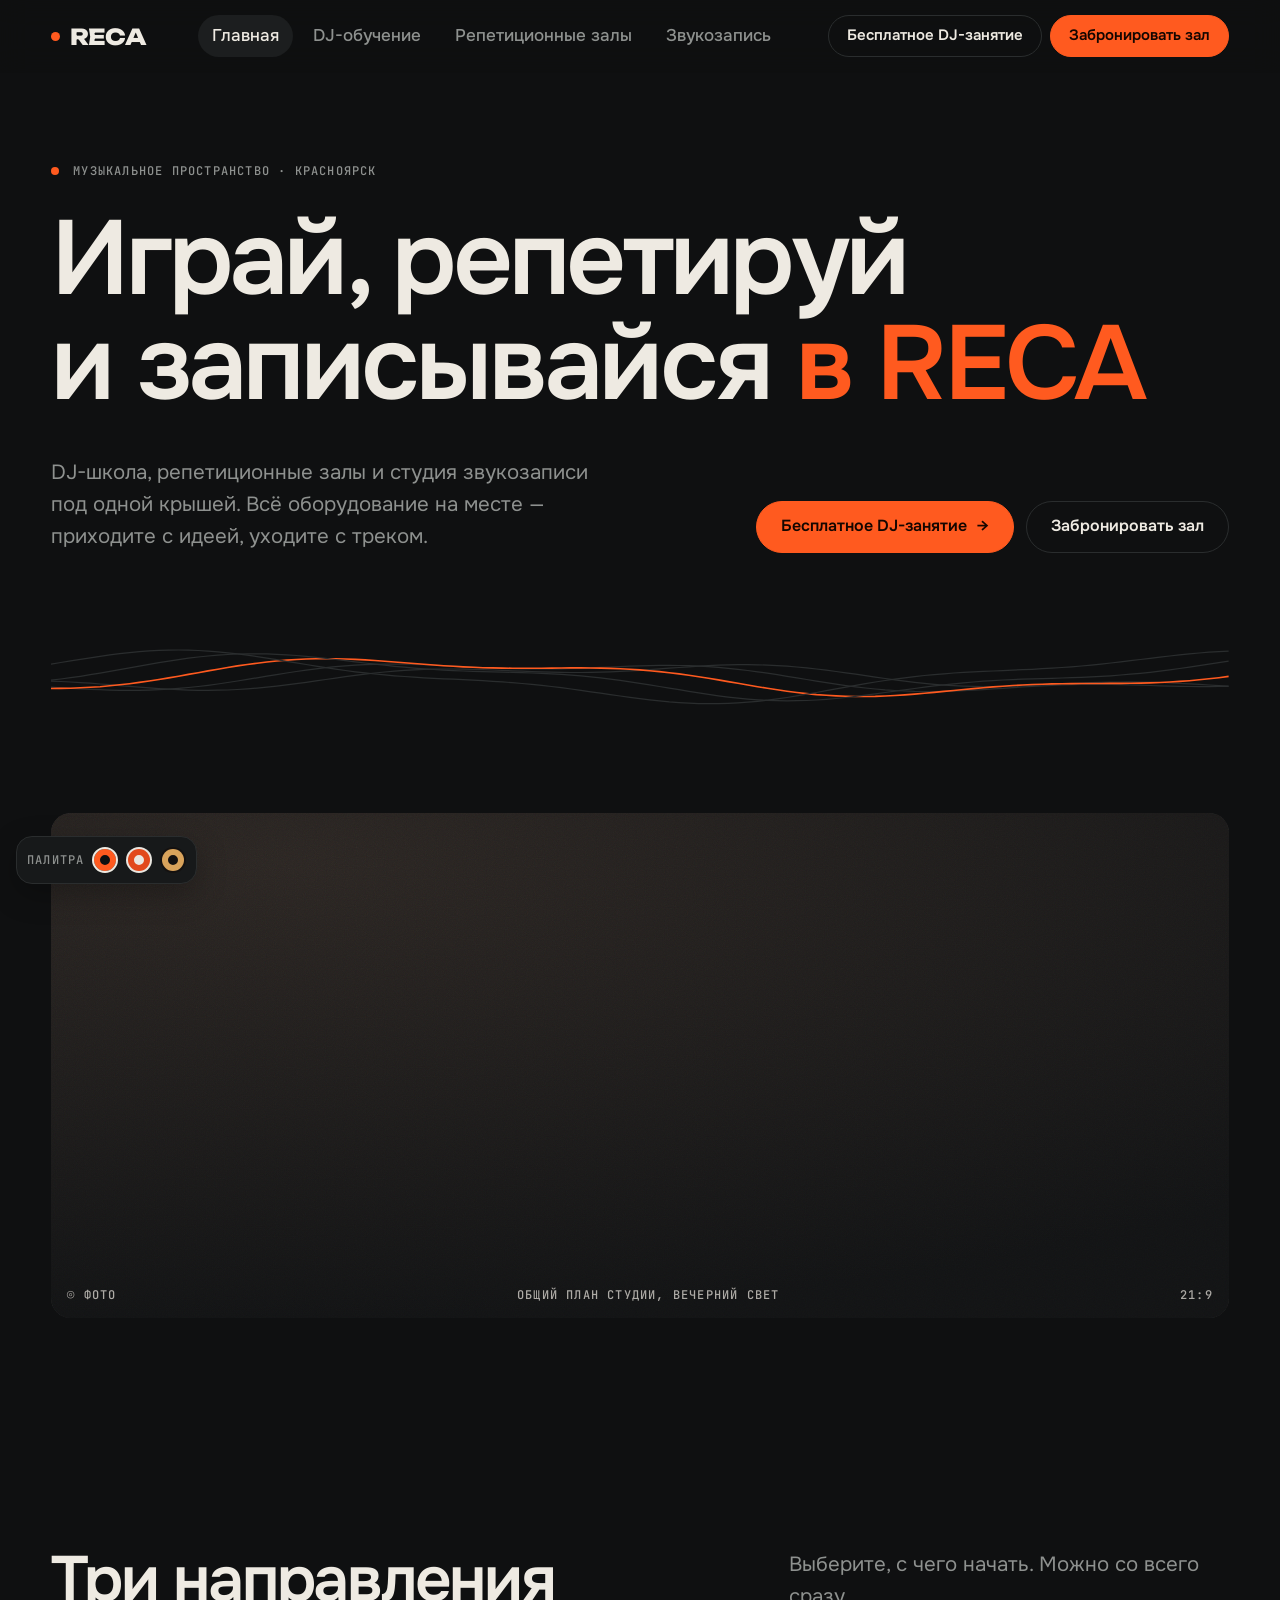
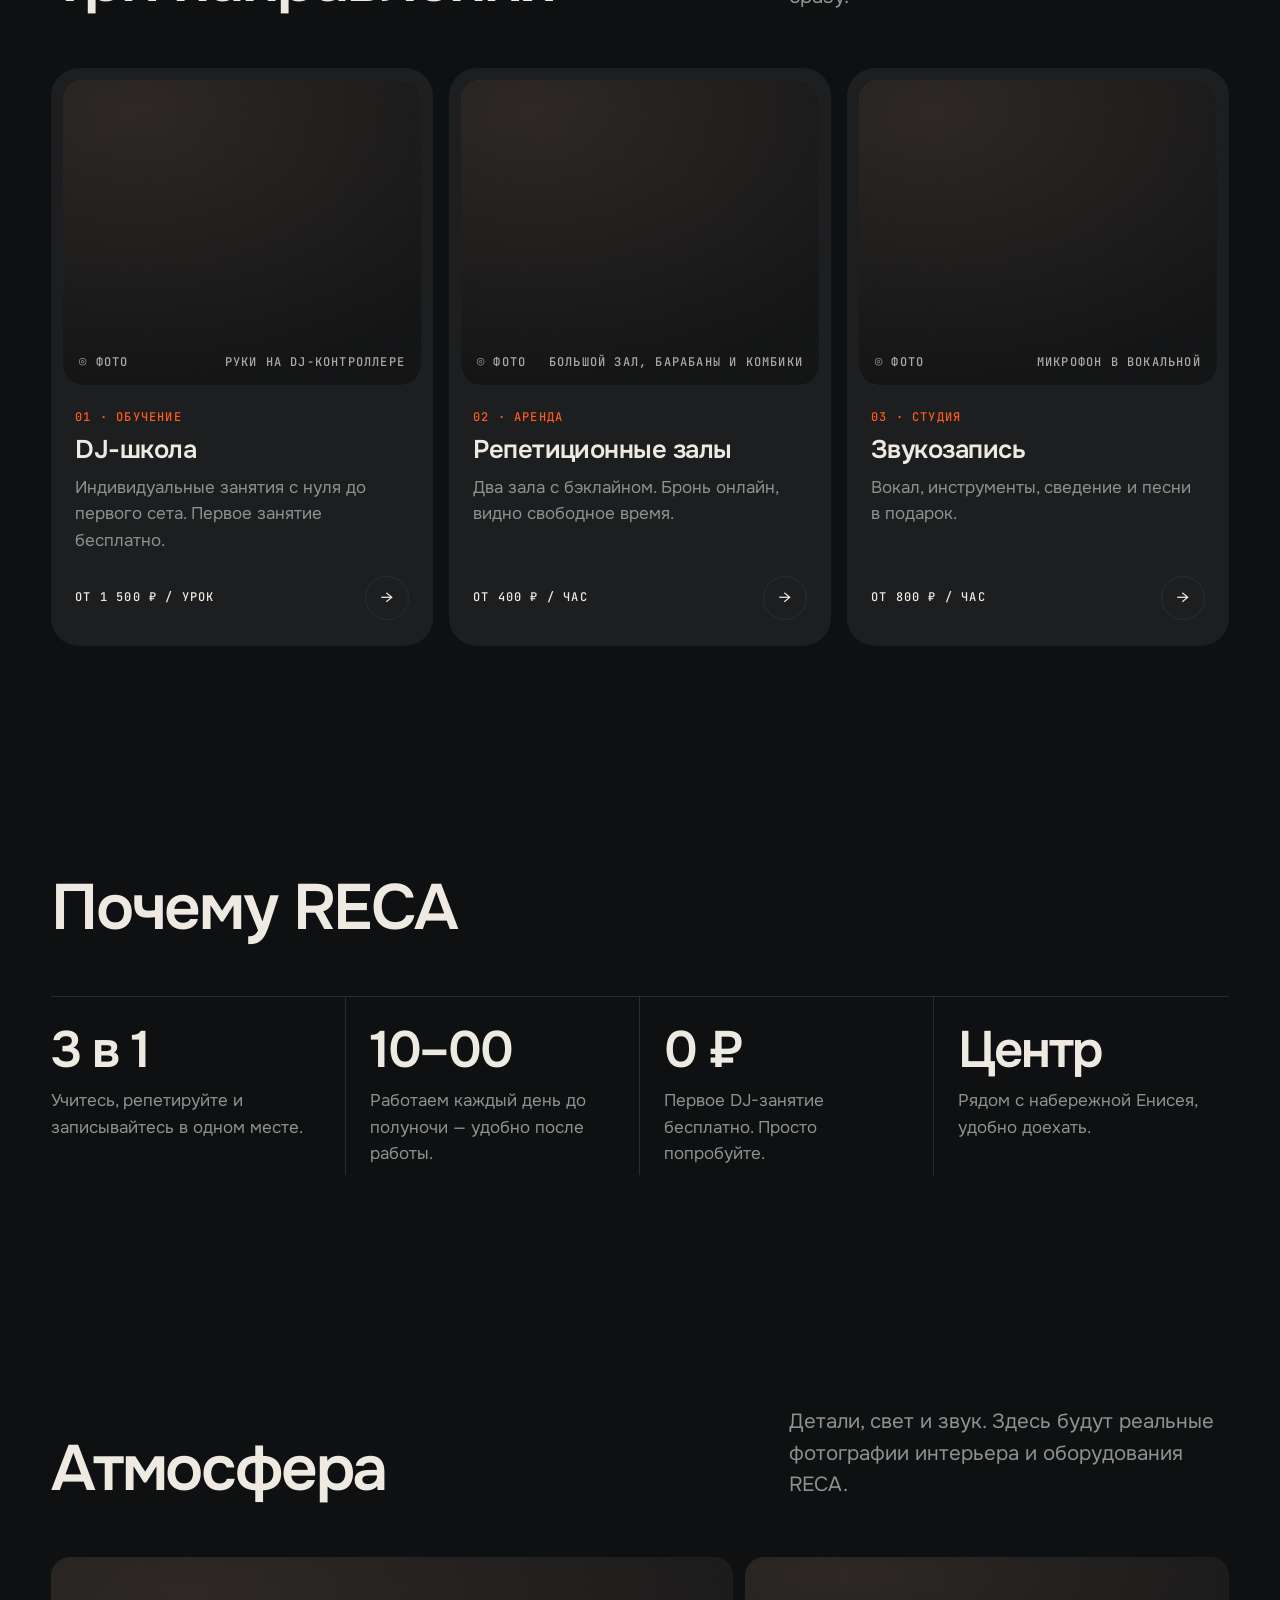
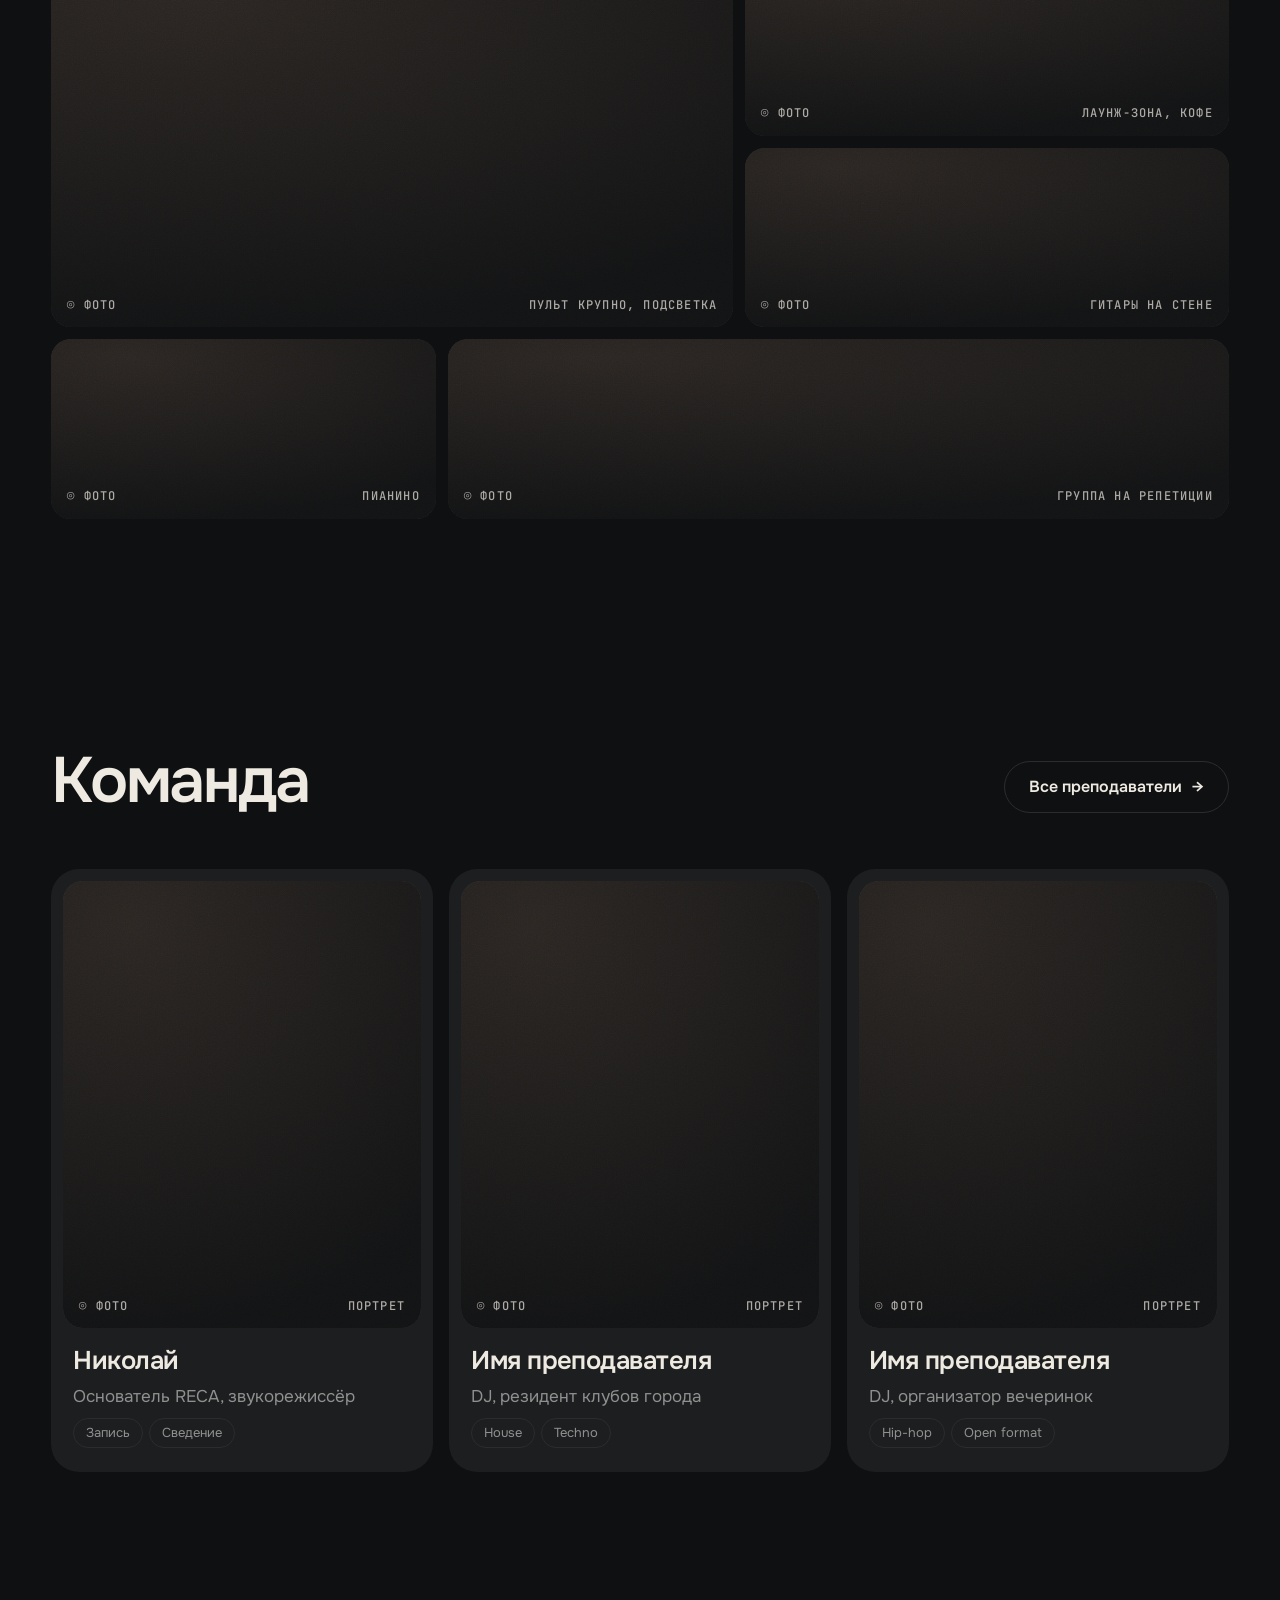
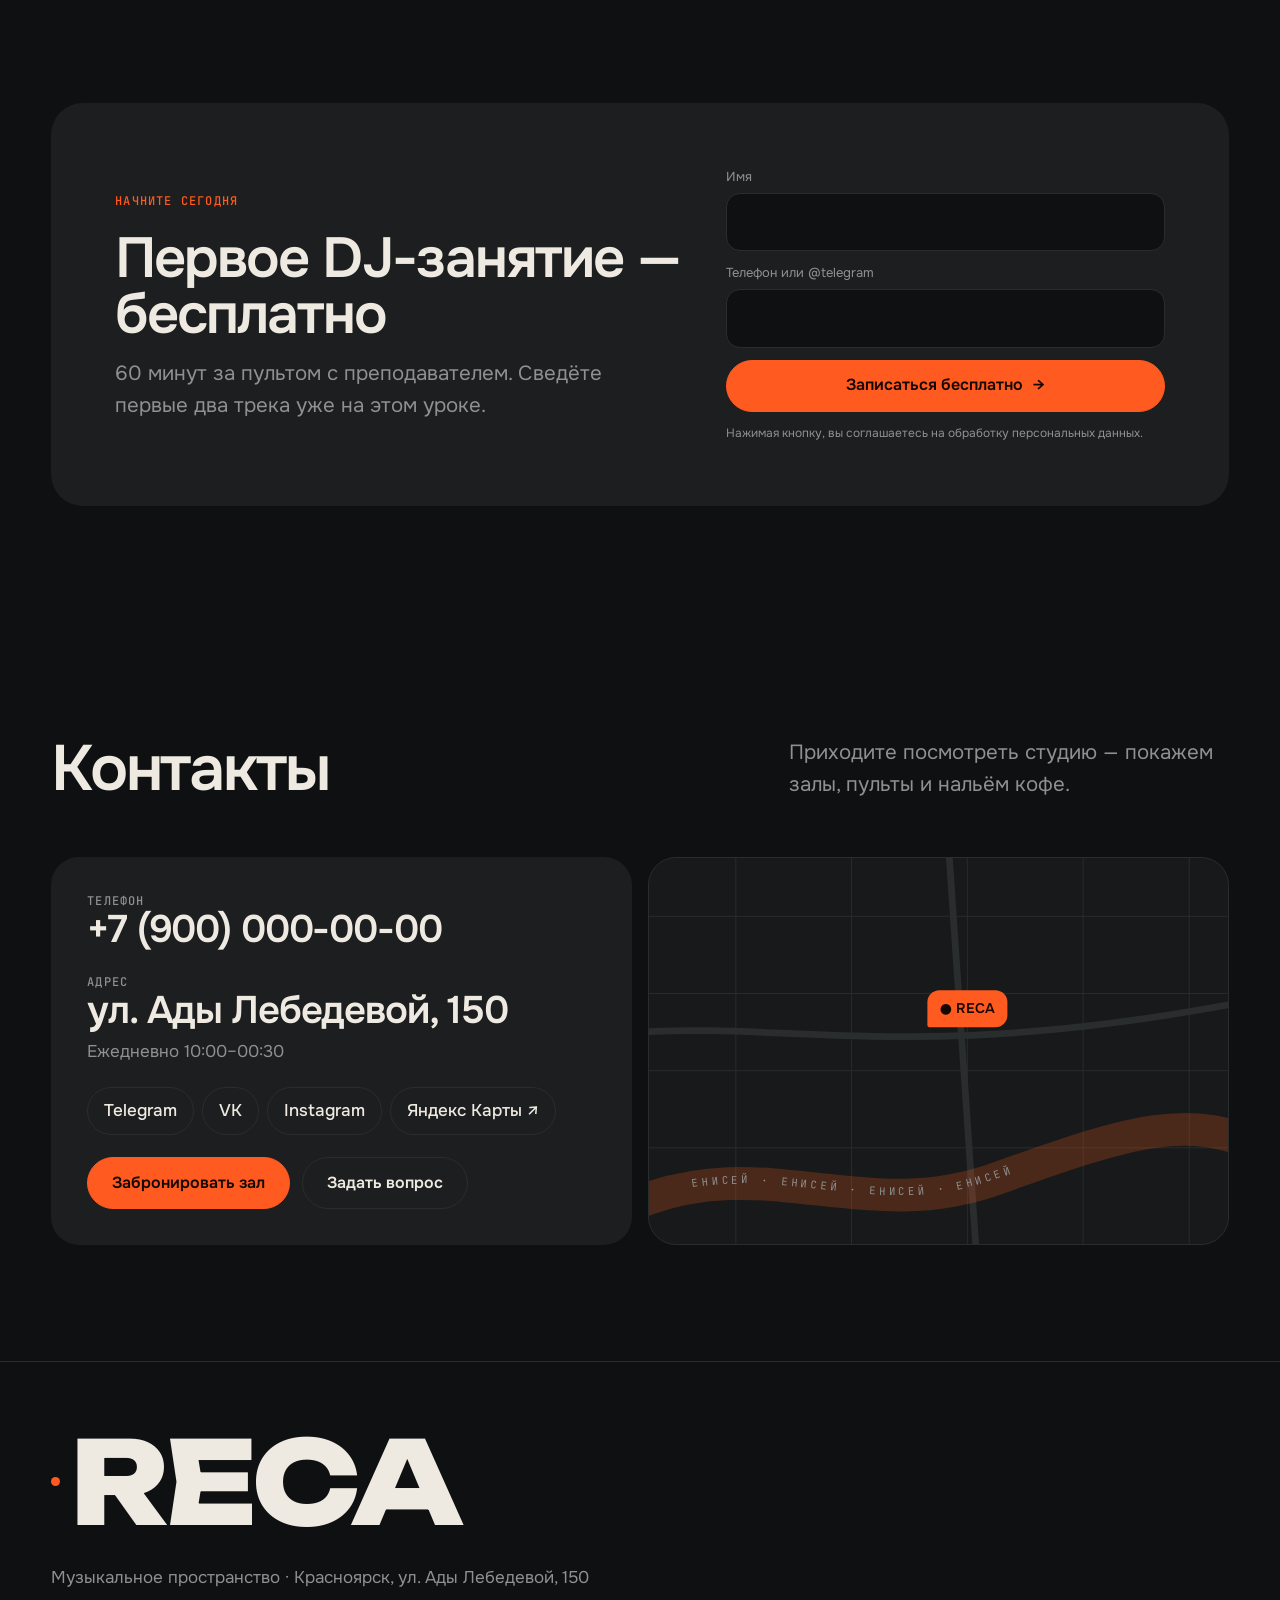
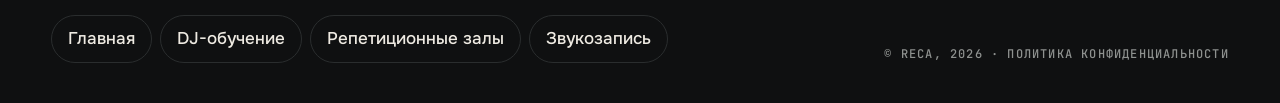
==== commit 78933bba: "Дизайн по ТЗ: 4 страницы, минимализм, формы заявок, палитры под интерьер Co-Authored-By: Claude Opus" ====
--- a/index.html
+++ b/index.html
@@ -1,450 +1,96 @@
 <!doctype html>
-<html lang="ru">
+<html lang="ru" data-palette="graphite">
 <head>
 <meta charset="utf-8">
-<meta name="viewport" content="width=device-width, initial-scale=1">
-<title>Река · RecA Studio</title>
-<meta name="description" content="Концепт сайта RecA: репетиционная база и студия звукозаписи в Красноярске, Ады Лебедевой, 150">
-<link rel="preconnect" href="https://fonts.googleapis.com">
-<link rel="preconnect" href="https://fonts.gstatic.com" crossorigin>
-<link href="https://fonts.googleapis.com/css2?family=Unbounded:wght@400;600;800&family=Manrope:wght@400;500;700&family=JetBrains+Mono:wght@400;600&display=swap" rel="stylesheet">
-<style>
-:root{
-  --bg:#0b0d0e; --bg2:#121517; --line:#262b2e; --ink:#ece7dc; --mute:#8b8f8c;
-  --rec:#ff4a1c; --river:#56d6c4; --ok:#9be36d;
-  --display:"Unbounded",system-ui,sans-serif; --body:"Manrope",system-ui,sans-serif; --mono:"JetBrains Mono",ui-monospace,monospace;
-  --pad:clamp(16px,4vw,56px);
-}
-*{box-sizing:border-box;margin:0;padding:0}
-html{scroll-behavior:smooth;overflow-x:clip}
-body{background:var(--bg);color:var(--ink);font:16px/1.55 var(--body);overflow-x:hidden;-webkit-font-smoothing:antialiased}
-a{color:inherit}
-button{font:inherit;color:inherit;background:none;border:0;cursor:pointer}
-.mono{font-family:var(--mono);font-size:12px;letter-spacing:.08em;text-transform:uppercase}
-.wrap{padding:0 var(--pad)}
-::selection{background:var(--rec);color:#000}
+<meta name="viewport" content="width=device-width, initial-scale=1, viewport-fit=cover">
+<title>RECA — музыкальное пространство в Красноярске</title>
+<meta name="description" content="DJ-обучение, репетиционные залы и студия звукозаписи в центре Красноярска. Бесплатное пробное DJ-занятие.">
+<link rel="preconnect" href="https://fonts.googleapis.com"><link rel="preconnect" href="https://fonts.gstatic.com" crossorigin>
+<link href="https://fonts.googleapis.com/css2?family=Onest:wght@400;500;600&family=Unbounded:wght@800&family=JetBrains+Mono:wght@500&display=swap" rel="stylesheet">
+<link rel="stylesheet" href="assets/style.css">
+</head>
+<body data-page="home">
+<main>
+  <section class="hero wrap">
+    <div class="eyebrow mono mute"><span class="dot"></span> Музыкальное пространство · Красноярск</div>
+    <h1>Играй, репетируй<br>и записывайся <span class="acc">в RECA</span></h1>
+    <div class="hero-foot">
+      <p class="lead">DJ-школа, репетиционные залы и студия звукозаписи под одной крышей. Всё оборудование на месте — приходите с идеей, уходите с треком.</p>
+      <div class="btns"><button class="btn primary" data-lead="dj">Бесплатное DJ-занятие <span class="arr">→</span></button><button class="btn" data-lead="hall">Забронировать зал</button></div>
+    </div>
+    <svg class="wave" aria-hidden="true"></svg>
+  </section>
 
-/* top bar */
-header{position:fixed;inset:0 0 auto 0;z-index:50;display:flex;align-items:center;gap:24px;padding:14px var(--pad);
-  background:linear-gradient(var(--bg) 40%,transparent);}
-.logo{display:flex;align-items:center;gap:10px;font:800 18px var(--display);letter-spacing:-.02em;text-decoration:none}
-.lamp{width:10px;height:10px;border-radius:50%;background:var(--rec);box-shadow:0 0 12px var(--rec);animation:blink 1.6s steps(2) infinite}
-@keyframes blink{50%{opacity:.25;box-shadow:none}}
-nav{display:flex;gap:22px;margin-left:auto}
-nav a{text-decoration:none;color:var(--mute);transition:color .2s}
-nav a:hover{color:var(--ink)}
-.btn{display:inline-flex;align-items:center;gap:10px;padding:12px 18px;border:1px solid var(--ink);border-radius:999px;
-  font:600 14px var(--body);text-decoration:none;transition:.2s}
-.btn:hover{background:var(--ink);color:var(--bg)}
-.btn.rec{background:var(--rec);border-color:var(--rec);color:#120500}
-.btn.rec:hover{background:var(--ink);border-color:var(--ink)}
-@media(max-width:860px){nav{display:none}header .btn{margin-left:auto}}
+  <section class="wrap" style="padding-top:0">
+    <div class="photo wide reveal"><span class="ph mono"><span>Общий план студии, вечерний свет</span><span>21:9</span></span></div>
+  </section>
 
-/* hero */
-.hero{position:relative;min-height:100svh;display:flex;flex-direction:column;justify-content:flex-end;padding-bottom:40px;overflow:hidden}
-#river{position:absolute;inset:0;width:100%;height:100%}
-.hero h1{position:relative;font:800 clamp(42px,10.2vw,170px)/.86 var(--display);letter-spacing:-.05em;text-transform:uppercase;mix-blend-mode:difference}
-.hero h1 em{font-style:normal;color:var(--rec);mix-blend-mode:normal}
-.hero-row{position:relative;display:flex;flex-wrap:wrap;gap:20px 40px;align-items:end;justify-content:space-between;margin-top:28px}
-.hero-row p{max-width:420px;color:#c9c4b9}
-.status{display:flex;flex-direction:column;gap:6px}
-.status b{color:var(--ok);font-weight:600}
-.play{display:flex;align-items:center;gap:12px}
-.play .dot{width:44px;height:44px;border-radius:50%;border:1px solid var(--ink);display:grid;place-items:center;transition:.2s}
-.play:hover .dot{background:var(--ink);color:var(--bg)}
-
-/* ticker */
-.ticker{border-block:1px solid var(--line);overflow:hidden;white-space:nowrap;padding:14px 0;font:600 clamp(18px,2.4vw,28px) var(--display);text-transform:uppercase}
-.ticker div{display:inline-block;animation:run 40s linear infinite}
-.ticker span{margin:0 28px;color:var(--mute)} .ticker span.hot{color:var(--rec)}
-@keyframes run{to{transform:translateX(-50%)}}
-
-section{padding:clamp(72px,10vw,140px) 0}
-.sec-head{display:grid;grid-template-columns:minmax(0,1fr) minmax(0,2fr);gap:24px;margin-bottom:48px;align-items:end}
-.sec-head h2{font:800 clamp(32px,5.5vw,76px)/.95 var(--display);letter-spacing:-.04em;text-transform:uppercase}
-.sec-head p{color:var(--mute);max-width:520px;justify-self:end}
-@media(max-width:860px){.sec-head{grid-template-columns:1fr}.sec-head p{justify-self:start}}
-
-/* mixer */
-.mixer{display:grid;grid-template-columns:repeat(4,minmax(240px,1fr));gap:2px;background:var(--line);border:2px solid var(--line);border-radius:18px;overflow-x:auto;scrollbar-width:thin}
-.ch{background:var(--bg2);padding:22px;display:flex;flex-direction:column;gap:18px;}
-.ch-top{display:flex;justify-content:space-between;align-items:center}
-.ch h3{font:600 24px/1.05 var(--display);letter-spacing:-.02em}
-.ch .tags{display:flex;flex-wrap:wrap;gap:6px}
-.tag{border:1px solid var(--line);border-radius:999px;padding:4px 10px;font:500 12px var(--body);color:#c9c4b9}
-.knobs{display:flex;gap:16px}
-.knob{width:46px;height:46px;border-radius:50%;background:radial-gradient(circle at 35% 30%,#3a4044,#15181a);border:1px solid #333;position:relative}
-.knob::after{content:"";position:absolute;left:50%;top:5px;width:2px;height:12px;background:var(--ink);transform-origin:50% 18px;transform:translateX(-50%) rotate(var(--r,0deg))}
-.knob-l{display:flex;flex-direction:column;align-items:center;gap:6px}
-.strip{display:flex;gap:18px;height:220px;align-items:stretch}
-.meter{width:10px;border-radius:3px;background:#1b1f21;position:relative;overflow:hidden}
-.meter i{position:absolute;inset:auto 0 0 0;height:30%;background:linear-gradient(to top,var(--ok) 0 60%,#f2d24b 60% 82%,var(--rec) 82%);transition:height .08s}
-.fader{flex:1;position:relative;display:flex;justify-content:center}
-.fader input{writing-mode:vertical-lr;direction:rtl;-webkit-appearance:slider-vertical;appearance:slider-vertical;width:32px;height:100%;accent-color:var(--rec);cursor:ns-resize}
-.price{display:flex;flex-direction:column;justify-content:flex-end;gap:2px;min-width:110px}
-.price .big{font:800 30px var(--display);letter-spacing:-.03em}
-.ch .mode{display:flex;border:1px solid var(--line);border-radius:999px;padding:3px}
-.ch .mode button{flex:1;padding:6px 10px;border-radius:999px;font-size:13px;color:var(--mute)}
-.ch .mode button.on{background:var(--ink);color:var(--bg)}
-
-/* timeline booking */
-.daw{border:2px solid var(--line);border-radius:18px;background:var(--bg2);overflow:hidden}
-.days{display:flex;gap:6px;padding:16px;border-bottom:1px solid var(--line);overflow-x:auto}
-.day{flex:0 0 auto;padding:10px 14px;border:1px solid var(--line);border-radius:12px;text-align:left;min-width:86px}
-.day b{display:block;font:600 18px var(--display)}
-.day.on{background:var(--ink);color:var(--bg);border-color:var(--ink)}
-.grid-scroll{overflow-x:auto}
-.tl{display:grid;grid-template-columns:150px repeat(14,minmax(52px,1fr));min-width:880px;user-select:none;touch-action:none}
-.tl .hd{padding:10px 8px;border-bottom:1px solid var(--line);color:var(--mute)}
-.tl .name{padding:16px;border-bottom:1px solid var(--line);border-right:1px solid var(--line);font-weight:700;display:flex;flex-direction:column;justify-content:center}
-.tl .name small{font:400 12px var(--mono);color:var(--mute)}
-.cell{border-bottom:1px solid var(--line);border-right:1px dashed #1f2427;height:64px;position:relative;cursor:crosshair}
-.cell.night{background:repeating-linear-gradient(135deg,transparent 0 6px,#ffffff05 6px 12px)}
-.cell.busy{cursor:not-allowed}
-.cell.busy::before{content:"";position:absolute;inset:10px 0;background:#2a3033;border-block:1px solid #39403f}
-.cell.busy.s::before{border-left:1px solid #39403f;left:3px;border-radius:6px 0 0 6px}
-.cell.busy.e::before{right:3px;border-radius:0 6px 6px 0}
-.cell.sel::before{content:"";position:absolute;inset:10px 0;background:var(--rec)}
-.cell.sel.s::before{left:3px;border-radius:6px 0 0 6px}
-.cell.sel.e::before{right:3px;border-radius:0 6px 6px 0}
-.cell.sel.s::after{content:"REC";position:absolute;left:10px;top:50%;transform:translateY(-50%);font:600 11px var(--mono);color:#120500;z-index:1}
-.wave-busy{position:absolute;inset:18px 8px;opacity:.5}
-.summary{display:flex;flex-wrap:wrap;gap:16px 32px;align-items:center;justify-content:space-between;padding:20px;border-top:1px solid var(--line)}
-.summary .what{font:600 clamp(18px,2vw,24px) var(--display);letter-spacing:-.02em}
-.legend{display:flex;gap:18px;color:var(--mute)}
-.legend i{display:inline-block;width:14px;height:8px;border-radius:2px;margin-right:6px;vertical-align:middle}
-
-/* tracklist services */
-.tracks{border-top:1px solid var(--ink)}
-.track{display:grid;grid-template-columns:60px minmax(0,1fr) auto;gap:20px;align-items:center;padding:26px 0;border-bottom:1px solid var(--line);cursor:pointer;position:relative}
-.track:hover h3{color:var(--rec);transform:translateX(10px)}
-.track .n{font:600 14px var(--mono);color:var(--mute)}
-.track h3{font:600 clamp(22px,3.4vw,44px)/1 var(--display);letter-spacing:-.03em;transition:.25s}
-.track p{color:var(--mute);margin-top:8px;max-width:560px}
-.track .cost{font:600 clamp(16px,2vw,22px) var(--mono);white-space:nowrap}
-@media(max-width:600px){.track{grid-template-columns:36px 1fr}.track .cost{grid-column:2}}
-
-/* rider */
-.rider{display:grid;grid-template-columns:repeat(auto-fit,minmax(240px,1fr));gap:2px;background:var(--line);border:2px solid var(--line);border-radius:18px;overflow:hidden}
-.rider div{background:var(--bg2);padding:24px}
-.rider h4{font:600 14px var(--mono);color:var(--river);letter-spacing:.08em;text-transform:uppercase;margin-bottom:14px}
-.rider li{list-style:none;padding:6px 0;border-bottom:1px dashed var(--line);font-size:15px}
-
-/* place */
-.place{display:grid;grid-template-columns:minmax(0,1.2fr) minmax(0,1fr);gap:24px}
-.mapcard{position:relative;border-radius:18px;overflow:hidden;min-height:380px;background:#0f1416;border:2px solid var(--line)}
-.mapcard svg{position:absolute;inset:0;width:100%;height:100%}
-.pin{position:absolute;left:58%;top:46%;transform:translate(-50%,-100%);background:var(--rec);color:#120500;padding:8px 12px;border-radius:10px 10px 10px 0;font:600 13px var(--body);white-space:nowrap}
-.facts{display:flex;flex-direction:column;gap:2px;background:var(--line);border-radius:18px;overflow:hidden;border:2px solid var(--line)}
-.facts div{background:var(--bg2);padding:22px;display:flex;justify-content:space-between;gap:16px}
-.facts b{font:600 18px var(--display);text-align:right}
-@media(max-width:860px){.place{grid-template-columns:1fr}}
-
-/* faq */
-details{border-bottom:1px solid var(--line);padding:22px 0}
-summary{list-style:none;cursor:pointer;display:flex;justify-content:space-between;gap:20px;font:600 clamp(18px,2vw,24px) var(--display);letter-spacing:-.02em}
-summary::after{content:"+";color:var(--rec);transition:.2s}
-details[open] summary::after{transform:rotate(45deg)}
-details p{color:#c9c4b9;margin-top:12px;max-width:720px}
-
-footer{padding:80px 0 40px;border-top:1px solid var(--line)}
-footer .bye{font:800 clamp(40px,11.4vw,200px)/.85 var(--display);letter-spacing:-.06em;text-transform:uppercase}
-footer .bye span{color:var(--rec)}
-.foot{display:flex;flex-wrap:wrap;gap:18px 40px;justify-content:space-between;margin-top:40px;color:var(--mute)}
-.concept{position:fixed;left:16px;bottom:16px;z-index:60;background:#000c;border:1px solid var(--line);border-radius:10px;padding:8px 12px;color:var(--mute);backdrop-filter:blur(6px)}
-
-.reveal{opacity:0;transform:translateY(30px);transition:1s cubic-bezier(.2,.7,.1,1)}
-.reveal.in{opacity:1;transform:none}
-@media (prefers-reduced-motion:reduce){*{animation:none!important;transition:none!important}.reveal{opacity:1;transform:none}}
-</style>
-</head>
-<body>
-
-<header>
-  <a class="logo" href="#top"><span class="lamp" aria-hidden="true"></span>РЕКА<span class="mono" style="color:var(--mute)">/ RecA</span></a>
-  <nav class="mono">
-    <a href="#halls">Залы</a><a href="#book">Бронь</a><a href="#services">Запись</a><a href="#rider">Райдер</a><a href="#place">Как найти</a>
-  </nav>
-  <a class="btn rec" href="#book">● Занять время</a>
-</header>
-
-<main id="top">
-  <section class="hero wrap" style="padding-top:120px">
-    <canvas id="river" aria-hidden="true"></canvas>
-    <p class="mono" style="position:relative;color:var(--mute);margin-bottom:22px">Красноярск · Ады Лебедевой, 150 · с 10:00 до 00:30</p>
-    <h1>Звук<br>течёт <em>здесь</em></h1>
-    <div class="hero-row">
-      <p>Репетиционные залы, студия звукозаписи и место, где собираются музыканты города. Бронь за 30 секунд, без звонков и переписок.</p>
-      <div class="status mono">
-        <span>Сейчас: <b id="nowFree">Большой зал свободен</b></span>
-        <span id="clock">—</span>
-      </div>
-      <button class="play mono" id="playBtn" aria-pressed="false"><span class="dot" id="playIcon">▶</span><span id="playLbl">Послушать реку</span></button>
+  <section class="wrap">
+    <div class="head reveal"><h2>Три направления</h2><p class="lead">Выберите, с чего начать. Можно со всего сразу.</p></div>
+    <div class="dirs">
+      <a class="dir reveal" href="dj.html">
+        <div class="photo"><span class="ph mono"><span>Руки на DJ-контроллере</span></span></div>
+        <div class="body"><span class="mono" style="color:var(--accent)">01 · Обучение</span><h3>DJ-школа</h3><p class="mute">Индивидуальные занятия с нуля до первого сета. Первое занятие бесплатно.</p>
+          <div class="meta"><span class="mono">от 1 500 ₽ / урок</span><span class="go">→</span></div></div>
+      </a>
+      <a class="dir reveal" href="rehearsal.html">
+        <div class="photo"><span class="ph mono"><span>Большой зал, барабаны и комбики</span></span></div>
+        <div class="body"><span class="mono" style="color:var(--accent)">02 · Аренда</span><h3>Репетиционные залы</h3><p class="mute">Два зала с бэклайном. Бронь онлайн, видно свободное время.</p>
+          <div class="meta"><span class="mono">от 400 ₽ / час</span><span class="go">→</span></div></div>
+      </a>
+      <a class="dir reveal" href="recording.html">
+        <div class="photo"><span class="ph mono"><span>Микрофон в вокальной</span></span></div>
+        <div class="body"><span class="mono" style="color:var(--accent)">03 · Студия</span><h3>Звукозапись</h3><p class="mute">Вокал, инструменты, сведение и песни в подарок.</p>
+          <div class="meta"><span class="mono">от 800 ₽ / час</span><span class="go">→</span></div></div>
+      </a>
     </div>
   </section>
 
-  <div class="ticker" aria-hidden="true"><div id="tick"></div></div>
-
-  <section id="halls" class="wrap">
-    <div class="sec-head reveal">
-      <h2>Залы<br>как каналы</h2>
-      <p>Каждый зал — канал микшера. Двигайте фейдер: часы растут, цена считается сразу. Днём и ночью тарифы разные.</p>
-    </div>
-    <div class="mixer reveal" id="mixer"></div>
-  </section>
-
-  <section id="book" class="wrap">
-    <div class="sec-head reveal">
-      <h2>Бронь<br>как дорожка</h2>
-      <p>Выделите свободное время мышкой или пальцем, как регион в секвенсоре. Серые клипы уже заняты другими группами.</p>
-    </div>
-    <div class="daw reveal">
-      <div class="days" id="days"></div>
-      <div class="grid-scroll"><div class="tl" id="tl"></div></div>
-      <div class="summary">
-        <div>
-          <div class="mono" style="color:var(--mute);margin-bottom:6px">Ваша сессия</div>
-          <div class="what" id="selText">Выделите время на дорожке</div>
-        </div>
-        <div class="legend mono"><span><i style="background:#2a3033"></i>Занято</span><span><i style="background:var(--rec)"></i>Ваша бронь</span><span><i style="background:repeating-linear-gradient(135deg,#333 0 3px,#111 3px 6px)"></i>Ночной тариф</span></div>
-        <button class="btn rec" id="sendBtn" disabled style="opacity:.4">Отправить в Telegram →</button>
-      </div>
+  <section class="wrap">
+    <div class="head reveal"><h2>Почему RECA</h2></div>
+    <div class="benefits reveal">
+      <div><b>3 в 1</b><span class="mute">Учитесь, репетируйте и записывайтесь в одном месте.</span></div>
+      <div><b>10–00</b><span class="mute">Работаем каждый день до полуночи — удобно после работы.</span></div>
+      <div><b>0 ₽</b><span class="mute">Первое DJ-занятие бесплатно. Просто попробуйте.</span></div>
+      <div><b>Центр</b><span class="mute">Рядом с набережной Енисея, удобно доехать.</span></div>
     </div>
   </section>
 
-  <section id="services" class="wrap">
-    <div class="sec-head reveal">
-      <h2>Трек&shy;лист</h2>
-      <p>Что ещё делает «Река», кроме репетиций. Оформлено как оборот виниловой пластинки.</p>
-    </div>
-    <div class="tracks reveal" id="tracks"></div>
-  </section>
-
-  <section id="rider" class="wrap">
-    <div class="sec-head reveal">
-      <h2>Тех&shy;райдер</h2>
-      <p>Всё, что ждёт вас в залах. Шнуры для гитар и клавиш берите свои, микрофонные есть.</p>
-    </div>
-    <div class="rider reveal">
-      <div><h4>Гитара и бас</h4><ul><li>Mesa Boogie</li><li>Fender</li><li>Vox</li><li>Ashdown (бас)</li></ul></div>
-      <div><h4>Барабаны</h4><ul><li>Полная установка в каждом зале</li><li>Настройка под запись — по запросу</li><li>Можно со своими тарелками</li></ul></div>
-      <div><h4>Звук</h4><ul><li>Цифровой пульт, 18 каналов</li><li>Акустика RCF</li><li>Напольные мониторы</li><li>Вокальные микрофоны</li></ul></div>
-      <div><h4>Комфорт</h4><ul><li>Кондиционер и вентиляция</li><li>Два акустических пианино</li><li>Кофе за 50 ₽</li><li>Классы для педагогов</li></ul></div>
+  <section class="wrap">
+    <div class="head reveal"><h2>Атмосфера</h2><p class="lead">Детали, свет и звук. Здесь будут реальные фотографии интерьера и оборудования RECA.</p></div>
+    <div class="gallery reveal">
+      <div class="photo g1"><span class="ph mono"><span>Пульт крупно, подсветка</span></span></div>
+      <div class="photo g2"><span class="ph mono"><span>Лаунж-зона, кофе</span></span></div>
+      <div class="photo g3"><span class="ph mono"><span>Гитары на стене</span></span></div>
+      <div class="photo g4"><span class="ph mono"><span>Пианино</span></span></div>
+      <div class="photo g5"><span class="ph mono"><span>Группа на репетиции</span></span></div>
     </div>
   </section>
 
-  <section id="place" class="wrap">
-    <div class="sec-head reveal">
-      <h2>Как<br>найти</h2>
-      <p>Центр города, рядом с Енисеем. Отсюда и название.</p>
-    </div>
-    <div class="place reveal">
-      <a class="mapcard" href="https://yandex.ru/maps/?text=%D0%9A%D1%80%D0%B0%D1%81%D0%BD%D0%BE%D1%8F%D1%80%D1%81%D0%BA%2C%20%D0%90%D0%B4%D1%8B%20%D0%9B%D0%B5%D0%B1%D0%B5%D0%B4%D0%B5%D0%B2%D0%BE%D0%B9%2C%20150" target="_blank" rel="noopener">
-        <svg viewBox="0 0 600 400" preserveAspectRatio="xMidYMid slice" aria-hidden="true">
-          <g stroke="#1e2629" stroke-width="1">
-            <path d="M0 80H600M0 160H600M0 240H600M0 320H600M100 0V400M220 0V400M340 0V400M460 0V400"/>
-          </g>
-          <g stroke="#2c3639" stroke-width="6" fill="none"><path d="M0 200 C150 190 260 230 600 170"/><path d="M300 0 L330 400"/></g>
-          <path id="yen" d="M-20 360 C120 300 220 380 360 330 S560 260 640 300" stroke="#56d6c4" stroke-opacity=".7" stroke-width="28" fill="none"/>
-          <text font-family="JetBrains Mono" font-size="12" fill="#56d6c4" letter-spacing="3"><textPath href="#yen" startOffset="12%">ЕНИСЕЙ · ЕНИСЕЙ · ЕНИСЕЙ</textPath></text>
-        </svg>
-        <span class="pin">● Ады Лебедевой, 150</span>
-        <span class="mono" style="position:absolute;left:20px;bottom:18px;color:var(--mute)">Открыть в Яндекс Картах ↗</span>
-      </a>
-      <div class="facts">
-        <div><span class="mono">Адрес</span><b>Ады Лебедевой, 150</b></div>
-        <div><span class="mono">Работаем</span><b>10:00 – 00:30</b></div>
-        <div><span class="mono">Бронь</span><b>Сайт · Telegram · VK</b></div>
-        <div><span class="mono">Отмена</span><b>за 48 часов бесплатно</b></div>
-        <div><span class="mono">Телефон</span><b>+7 (xxx) xxx-xx-xx</b></div>
-      </div>
+  <section class="wrap">
+    <div class="head reveal"><h2>Команда</h2><a class="btn reveal" href="dj.html#team">Все преподаватели <span class="arr">→</span></a></div>
+    <div class="people">
+      <article class="person reveal"><div class="photo"><span class="ph mono"><span>Портрет</span></span></div><div class="body"><h3>Николай</h3><p class="mute">Основатель RECA, звукорежиссёр</p><div class="chips"><span class="chip">Запись</span><span class="chip">Сведение</span></div></div></article>
+      <article class="person reveal"><div class="photo"><span class="ph mono"><span>Портрет</span></span></div><div class="body"><h3>Имя преподавателя</h3><p class="mute">DJ, резидент клубов города</p><div class="chips"><span class="chip">House</span><span class="chip">Techno</span></div></div></article>
+      <article class="person reveal"><div class="photo"><span class="ph mono"><span>Портрет</span></span></div><div class="body"><h3>Имя преподавателя</h3><p class="mute">DJ, организатор вечеринок</p><div class="chips"><span class="chip">Hip-hop</span><span class="chip">Open format</span></div></div></article>
     </div>
   </section>
 
-  <section class="wrap" id="faq">
-    <div class="sec-head reveal"><h2>Частые<br>вопросы</h2><p>Короткие ответы, чтобы не звонить.</p></div>
-    <div class="reveal">
-      <details><summary>Можно прийти одному позаниматься?</summary><p>Да. Малый зал подходит для сольных занятий: барабаны, вокал, гитара. Тариф тот же, по часам.</p></details>
-      <details><summary>Как отменить или перенести бронь?</summary><p>Бесплатно, если за 48 часов. Напишите в Telegram или нажмите «Перенести» в письме-подтверждении.</p></details>
-      <details><summary>Можно записать репетицию?</summary><p>Да. Пульт пишет по каналам, на выходе мультитрек. Со звукорежиссёром — по тарифу студийной записи.</p></details>
-      <details><summary>Есть сертификаты в подарок?</summary><p>Есть: на репетиции, запись песни или поздравление. От 1 500 ₽, приходит красивой открыткой на почту.</p></details>
+  <section class="wrap">
+    <div class="band reveal">
+      <div><span class="mono" style="color:var(--accent)">Начните сегодня</span><h2 style="margin-top:16px">Первое DJ-занятие — бесплатно</h2><p class="lead" style="margin-top:16px">60 минут за пультом с преподавателем. Сведёте первые два трека уже на этом уроке.</p></div>
+      <form class="form" aria-label="Запись на бесплатное занятие">
+        <div class="field"><label for="h1n">Имя</label><input id="h1n" required autocomplete="name"></div>
+        <div class="field"><label for="h1c">Телефон или @telegram</label><input id="h1c" required autocomplete="tel"></div>
+        <button class="btn primary" type="submit">Записаться бесплатно <span class="arr">→</span></button>
+        <p class="consent">Нажимая кнопку, вы соглашаетесь на обработку персональных данных.</p>
+        <div class="ok"><div style="font-size:44px">✓</div><h3>Готово!</h3><p class="mute">Перезвоним и подберём время.</p></div>
+      </form>
     </div>
   </section>
+
+  <section data-slot="contacts"></section>
 </main>
-
-<footer class="wrap">
-  <div class="bye">Увидимся<br>на <span>Реке</span></div>
-  <div class="foot mono">
-    <span>RecA Studio · Красноярск</span><span>VK · Telegram · Instagram</span><span>Концепт дизайна, 2026</span>
-  </div>
-</footer>
-
-<div class="concept mono">Концепт · цены демо, уточнить</div>
-
-<script>
-/* ---------- данные (демо, взяты из открытых источников, сверить с Николаем) ---------- */
-const HALLS=[
-  {id:"big",name:"Большой зал",short:"Большой",day:450,night:600,nightFrom:22,size:"≈ 40 м²",tags:["Бэнд до 7 человек","Пульт 18 кан.","Мониторы"]},
-  {id:"small",name:"Малый зал",short:"Малый",day:400,night:500,nightFrom:22,size:"≈ 25 м²",tags:["Трио, дуэт, соло","Ударные","Вокал"]},
-  {id:"h140",name:"Зал 140",short:"Зал 140",day:650,night:650,nightFrom:24,size:"для групп и событий",tags:["Мастер-классы","Шоукейсы"]},
-  {id:"piano",name:"Класс с пианино",short:"Пианино",day:300,night:300,nightFrom:24,size:"≈ 19 м²",tags:["Акустическое пианино","Уроки"]}
-];
-const SERVICES=[
-  ["Запись в студии","Вокал, инструменты, мультитрек. Звукорежиссёр с опытом концертов.","800 ₽ / час"],
-  ["Запись репетиции","Пульт пишет каждый канал отдельно. Уносите стемы на флешке.","+ 300 ₽"],
-  ["Настройка барабанов","Строим установку в ноты под запись или концерт.","2 000 ₽"],
-  ["Звукорежиссёр на концерт","Выезд со своим ухом и опытом. Ваш звук на чужой площадке.","2 500 ₽"],
-  ["Песня-поздравление","Свадьбы, юбилеи, дни рождения. Педагог по вокалу поможет бесплатно.","от 1 500 ₽"],
-  ["Мастер-классы","Продюсеры и звукорежиссёры. Анонсы в Telegram-канале.","по анонсу"]
-];
-
-/* ---------- часы и статус ---------- */
-const clock=document.getElementById("clock");
-function tickClock(){const d=new Date();clock.textContent="Красноярск "+d.toLocaleTimeString("ru-RU",{timeZone:"Asia/Krasnoyarsk",hour:"2-digit",minute:"2-digit"})}
-tickClock();setInterval(tickClock,15000);
-
-/* ---------- бегущая строка ---------- */
-const words=["Большой зал","Малый зал","Запись","Сведение","Пианино","Кофе 50 ₽","Мастер-классы","Ночной тариф","Сертификаты"];
-const line=words.map((w,i)=>`<span class="${i%3===2?'hot':''}">● ${w}</span>`).join("");
-document.getElementById("tick").innerHTML=line+line;
-
-/* ---------- река: волны на canvas + WebAudio ---------- */
-const cv=document.getElementById("river"),cx=cv.getContext("2d");
-let W,H,DPR=Math.min(2,devicePixelRatio||1),mouse={x:-999,y:-999},t=0;
-function size(){W=cv.clientWidth;H=cv.clientHeight;cv.width=W*DPR;cv.height=H*DPR;cx.setTransform(DPR,0,0,DPR,0,0)}
-size();addEventListener("resize",size);
-cv.parentElement.addEventListener("pointermove",e=>{const r=cv.getBoundingClientRect();mouse.x=e.clientX-r.left;mouse.y=e.clientY-r.top});
-cv.parentElement.addEventListener("pointerleave",()=>{mouse.x=mouse.y=-999});
-let actx,analyser,buf,playing=false,master;
-function startAudio(){
-  actx=new (window.AudioContext||window.webkitAudioContext)();
-  master=actx.createGain();master.gain.value=0;
-  const filt=actx.createBiquadFilter();filt.type="lowpass";filt.frequency.value=900;filt.Q.value=6;
-  const lfo=actx.createOscillator(),lg=actx.createGain();lfo.frequency.value=.08;lg.gain.value=600;lfo.connect(lg).connect(filt.frequency);lfo.start();
-  [55,82.4,110,164.8,220.6].forEach((f,i)=>{const o=actx.createOscillator();o.type=i%2?"sawtooth":"triangle";o.frequency.value=f;o.detune.value=(Math.random()-.5)*14;
-    const g=actx.createGain();g.gain.value=.08/(i+1);o.connect(g).connect(filt);o.start()});
-  analyser=actx.createAnalyser();analyser.fftSize=1024;buf=new Uint8Array(analyser.fftSize);
-  filt.connect(master);master.connect(analyser);analyser.connect(actx.destination);
-}
-document.getElementById("playBtn").addEventListener("click",e=>{
-  if(!actx)startAudio();
-  playing=!playing;actx.resume();
-  master.gain.cancelScheduledValues(actx.currentTime);
-  master.gain.linearRampToValueAtTime(playing?.35:0,actx.currentTime+1.2);
-  document.getElementById("playIcon").textContent=playing?"❚❚":"▶";
-  document.getElementById("playLbl").textContent=playing?"Тише":"Послушать реку";
-  e.currentTarget.setAttribute("aria-pressed",playing);
-});
-const reduce=matchMedia("(prefers-reduced-motion: reduce)").matches;
-function draw(){
-  cx.clearRect(0,0,W,H);
-  let amp=0;
-  if(analyser&&playing){analyser.getByteTimeDomainData(buf);let s=0;for(let i=0;i<buf.length;i+=8)s+=Math.abs(buf[i]-128);amp=s/(buf.length/8)/40}
-  const N=14;
-  for(let k=0;k<N;k++){
-    const base=H*.18+k*(H*.62/N),ph=k*.55;
-    cx.beginPath();
-    for(let x=0;x<=W;x+=6){
-      const d=Math.hypot(x-mouse.x,base-mouse.y),near=Math.max(0,1-d/260);
-      let y=base+Math.sin(x*.004+t*.6+ph)*18+Math.sin(x*.011-t*.9+ph*2)*8*(1+amp*4);
-      if(buf&&playing){y+=(buf[Math.floor(x/W*(buf.length-1))]-128)*.5*(1-k/N)}
-      y+=Math.sin(x*.05-t*5)*near*28;
-      x?cx.lineTo(x,y):cx.moveTo(x,y);
-    }
-    const hot=k===Math.floor(N*.62);
-    cx.strokeStyle=hot?"rgba(255,74,28,.95)":`rgba(236,231,220,${.06+.12*(k/N)})`;
-    cx.lineWidth=hot?2:1;cx.stroke();
-  }
-  t+=reduce?0:.016;
-  requestAnimationFrame(draw);
-}
-draw();
-
-/* ---------- микшер ---------- */
-const mixer=document.getElementById("mixer");
-HALLS.forEach((h,i)=>{
-  const el=document.createElement("article");el.className="ch";
-  el.innerHTML=`
-    <div class="ch-top"><span class="mono" style="color:var(--mute)">CH ${String(i+1).padStart(2,"0")}</span><span class="mono" style="color:var(--river)">${h.size}</span></div>
-    <h3>${h.name}</h3>
-    <div class="tags">${h.tags.map(t=>`<span class="tag">${t}</span>`).join("")}</div>
-    <div class="knobs">${["GAIN","EQ","PAN"].map((k,j)=>`<div class="knob-l"><div class="knob" style="--r:${-60+j*55+i*12}deg"></div><span class="mono" style="font-size:10px;color:var(--mute)">${k}</span></div>`).join("")}</div>
-    <div class="mode" role="group" aria-label="Тариф"><button class="on" data-m="day">День</button><button data-m="night">После ${h.nightFrom===24?"—":h.nightFrom+":00"}</button></div>
-    <div class="strip">
-      <div class="meter"><i></i></div><div class="meter"><i></i></div>
-      <div class="fader"><input type="range" min="1" max="8" value="3" aria-label="Часы, ${h.name}"></div>
-      <div class="price"><span class="mono" style="color:var(--mute)" data-hours>3 часа</span><span class="big" data-sum></span><span class="mono" style="color:var(--mute)" data-rate></span></div>
-    </div>
-    <a class="btn" href="#book" data-go="${h.id}">Выбрать время →</a>`;
-  mixer.appendChild(el);
-  let mode="day";const inp=el.querySelector("input");
-  const upd=()=>{const hrs=+inp.value,rate=mode==="day"?h.day:h.night;
-    el.querySelector("[data-hours]").textContent=hrs+" "+plural(hrs,["час","часа","часов"]);
-    el.querySelector("[data-sum]").textContent=(hrs*rate).toLocaleString("ru-RU")+" ₽";
-    el.querySelector("[data-rate]").textContent=rate+" ₽/час";
-    el.querySelectorAll(".meter i").forEach(m=>m.dataset.lvl=hrs/8);};
-  inp.addEventListener("input",upd);
-  el.querySelectorAll(".mode button").forEach(b=>b.addEventListener("click",()=>{mode=b.dataset.m;el.querySelectorAll(".mode button").forEach(x=>x.classList.toggle("on",x===b));upd()}));
-  upd();
-});
-function plural(n,f){n=Math.abs(n)%100;const n1=n%10;if(n>10&&n<20)return f[2];if(n1>1&&n1<5)return f[1];if(n1===1)return f[0];return f[2]}
-(function meters(){document.querySelectorAll(".meter i").forEach(m=>{const l=+m.dataset.lvl||.3;m.style.height=Math.min(100,(l*70+Math.random()*25*(playing?1.6:1)))+"%"});setTimeout(meters,reduce?1e9:110)})();
-
-/* ---------- таймлайн-бронь ---------- */
-const HOURS=[...Array(14)].map((_,i)=>10+i); // 10..23
-const daysEl=document.getElementById("days"),tl=document.getElementById("tl");
-let dayIdx=0,sel=null;
-const fmtD=d=>d.toLocaleDateString("ru-RU",{weekday:"short"}),fmtN=d=>d.getDate()+" "+d.toLocaleDateString("ru-RU",{month:"short"});
-const dates=[...Array(7)].map((_,i)=>{const d=new Date();d.setDate(d.getDate()+i);return d});
-dates.forEach((d,i)=>{const b=document.createElement("button");b.className="day"+(i?"":" on");
-  b.innerHTML=`<span class="mono">${i===0?"сегодня":i===1?"завтра":fmtD(d)}</span><b>${fmtN(d)}</b>`;
-  b.onclick=()=>{dayIdx=i;sel=null;daysEl.querySelectorAll(".day").forEach((x,j)=>x.classList.toggle("on",j===i));render()};daysEl.appendChild(b)});
-function rnd(seed){return()=>{seed=(seed*16807)%2147483647;return seed/2147483647}}
-function busyFor(hi){const r=rnd(dates[dayIdx].getDate()*31+hi*7+1),b=new Set();let h=0;
-  while(h<14){if(r()<.28){const len=2+Math.floor(r()*2);for(let k=0;k<len&&h+k<14;k++)b.add(h+k);h+=len+1}else h++}return b}
-let busy=[];
-function render(){
-  busy=HALLS.map((_,i)=>busyFor(i));
-  tl.innerHTML=`<div class="hd mono"></div>`+HOURS.map(h=>`<div class="hd mono">${h}:00</div>`).join("");
-  HALLS.forEach((h,hi)=>{
-    tl.insertAdjacentHTML("beforeend",`<div class="name">${h.short}<small>${h.day} ₽/ч</small></div>`);
-    HOURS.forEach((hr,ci)=>{const c=document.createElement("div");c.className="cell"+(hr>=h.nightFrom?" night":"");c.dataset.h=hi;c.dataset.c=ci;
-      if(busy[hi].has(ci)){c.classList.add("busy");if(!busy[hi].has(ci-1))c.classList.add("s");if(!busy[hi].has(ci+1))c.classList.add("e")}
-      tl.appendChild(c)});
-  });
-  paint();
-}
-function paint(){
-  tl.querySelectorAll(".cell").forEach(c=>{c.classList.remove("sel","s","e");const hi=+c.dataset.h,ci=+c.dataset.c;
-    if(busy[hi].has(ci)){if(!busy[hi].has(ci-1))c.classList.add("s");if(!busy[hi].has(ci+1))c.classList.add("e");return}
-    if(sel&&sel.h===hi&&ci>=sel.a&&ci<=sel.b){c.classList.add("sel");if(ci===sel.a)c.classList.add("s");if(ci===sel.b)c.classList.add("e")}});
-  const txt=document.getElementById("selText"),btn=document.getElementById("sendBtn");
-  if(!sel){txt.textContent="Выделите время на дорожке";btn.disabled=true;btn.style.opacity=.4;return}
-  const h=HALLS[sel.h];let sum=0;for(let i=sel.a;i<=sel.b;i++)sum+=HOURS[i]>=h.nightFrom?h.night:h.day;
-  const n=sel.b-sel.a+1;
-  txt.textContent=`${h.name} · ${fmtN(dates[dayIdx])} · ${HOURS[sel.a]}:00–${HOURS[sel.b]+1}:00 · ${n} ${plural(n,["час","часа","часов"])} · ${sum.toLocaleString("ru-RU")} ₽`;
-  btn.disabled=false;btn.style.opacity=1;
-}
-let drag=null;
-tl.addEventListener("pointerdown",e=>{const c=e.target.closest(".cell");if(!c||c.classList.contains("busy"))return;
-  drag={h:+c.dataset.h,from:+c.dataset.c};sel={h:drag.h,a:drag.from,b:drag.from};paint();});
-addEventListener("pointermove",e=>{if(!drag)return;const c=document.elementFromPoint(e.clientX,e.clientY)?.closest?.(".cell");if(!c)return;
-  let to=+c.dataset.c,a=Math.min(drag.from,to),b=Math.max(drag.from,to);
-  for(let i=drag.from;i>=a;i--)if(busy[drag.h].has(i)){a=i+1;break}
-  for(let i=drag.from;i<=b;i++)if(busy[drag.h].has(i)){b=i-1;break}
-  sel={h:drag.h,a,b};paint();});
-addEventListener("pointerup",()=>drag=null);
-document.getElementById("sendBtn").onclick=()=>{alert("В рабочей версии бронь уходит админу в Telegram-бот и пишется в календарь. Клиенту приходит подтверждение.")};
-document.querySelectorAll("[data-go]").forEach(a=>a.addEventListener("click",()=>{sel=null;render()}));
-render();
-
-/* ---------- треклист ---------- */
-document.getElementById("tracks").innerHTML=SERVICES.map((s,i)=>`
-  <div class="track"><span class="n">A${i+1}</span><div><h3>${s[0]}</h3><p>${s[1]}</p></div><span class="cost">${s[2]}</span></div>`).join("");
-
-/* ---------- появление ---------- */
-const io=new IntersectionObserver(es=>es.forEach(e=>{if(e.isIntersecting){e.target.classList.add("in");io.unobserve(e.target)}}),{threshold:.12});
-document.querySelectorAll(".reveal").forEach(el=>io.observe(el));
-</script>
+<script src="assets/app.js"></script>
 </body>
 </html>
--- a/assets/style.css
+++ b/assets/style.css
@@ -0,0 +1,256 @@
+/* RECA — дизайн-система. Палитры переключаются атрибутом data-palette на <html>,
+   чтобы подогнать сайт под реальный интерьер после фотосессии. */
+:root,[data-palette="graphite"]{
+  --bg:#0f1011; --bg2:#17191a; --card:#1c1e1f; --line:#2a2d2e;
+  --ink:#eeeae2; --mute:#8e918f; --accent:#ff5a1f; --accent-ink:#140600;
+  --photo-a:#2a2522; --photo-b:#121314;
+}
+[data-palette="concrete"]{
+  --bg:#e9e6e0; --bg2:#dfdbd3; --card:#f4f2ee; --line:#cbc6bc;
+  --ink:#161616; --mute:#6c6a66; --accent:#e2481b; --accent-ink:#fff;
+  --photo-a:#b9b2a6; --photo-b:#8d877d;
+}
+[data-palette="wood"]{
+  --bg:#141110; --bg2:#1c1816; --card:#221d1a; --line:#352d28;
+  --ink:#f1e7da; --mute:#a3958a; --accent:#d9a35b; --accent-ink:#1a1006;
+  --photo-a:#5a3f2c; --photo-b:#1b1512;
+}
+:root{
+  --sans:"Onest",system-ui,sans-serif; --mono:"JetBrains Mono",ui-monospace,monospace; --logo:"Unbounded",var(--sans);
+  --pad:clamp(16px,4vw,64px); --r:20px; --max:1360px;
+}
+*{box-sizing:border-box;margin:0;padding:0}
+html{scroll-behavior:smooth;overflow-x:clip}
+body{background:var(--bg);color:var(--ink);font:17px/1.55 var(--sans);-webkit-font-smoothing:antialiased;transition:background .4s,color .4s}
+img{max-width:100%;display:block}
+a{color:inherit}
+button,input,select,textarea{font:inherit;color:inherit}
+button{background:none;border:0;cursor:pointer}
+::selection{background:var(--accent);color:var(--accent-ink)}
+:focus-visible{outline:2px solid var(--accent);outline-offset:3px;border-radius:6px}
+
+.wrap{max-width:var(--max);margin:0 auto;padding-inline:var(--pad)}
+.mono{font:500 12px/1.4 var(--mono);letter-spacing:.1em;text-transform:uppercase}
+.mute{color:var(--mute)}
+section{padding:clamp(64px,9vw,128px) 0}
+h1,h2,h3{font-weight:600;letter-spacing:-.035em;line-height:1}
+h1{font-size:clamp(44px,8.2vw,124px)}
+h2{font-size:clamp(32px,5vw,68px)}
+h3{font-size:clamp(20px,2vw,26px);letter-spacing:-.02em;line-height:1.15}
+.lead{font-size:clamp(18px,1.6vw,21px);color:var(--mute);max-width:560px}
+.dot{display:inline-block;width:8px;height:8px;border-radius:50%;background:var(--accent);vertical-align:middle}
+
+/* buttons */
+.btn{display:inline-flex;align-items:center;justify-content:center;gap:10px;min-height:52px;padding:0 24px;border-radius:999px;
+  border:1px solid var(--line);font-weight:600;font-size:16px;text-decoration:none;transition:.2s;white-space:nowrap}
+.btn:hover{border-color:var(--ink)}
+.btn.primary{background:var(--accent);border-color:var(--accent);color:var(--accent-ink)}
+.btn.primary:hover{filter:brightness(1.08);transform:translateY(-1px)}
+.btn.ink{background:var(--ink);border-color:var(--ink);color:var(--bg)}
+.btn .arr{transition:transform .2s}.btn:hover .arr{transform:translateX(4px)}
+.btns{display:flex;flex-wrap:wrap;gap:12px}
+
+/* header */
+.top{position:sticky;top:0;z-index:40;background:color-mix(in srgb,var(--bg) 82%,transparent);backdrop-filter:blur(14px);border-bottom:1px solid transparent;transition:border-color .3s}
+.top.scrolled{border-color:var(--line)}
+.top .wrap{display:flex;align-items:center;gap:28px;height:72px}
+.logo{font:800 22px var(--logo);letter-spacing:-.04em;text-decoration:none;display:flex;align-items:center;gap:10px}
+.logo i{width:9px;height:9px;border-radius:50%;background:var(--accent);animation:pulse 2.4s ease-in-out infinite}
+@keyframes pulse{50%{opacity:.25}}
+.menu{display:flex;gap:6px;margin-left:24px}
+.menu a{padding:8px 14px;border-radius:999px;text-decoration:none;color:var(--mute);font-weight:500;transition:.2s}
+.menu a:hover{color:var(--ink)}
+.menu a[aria-current="page"]{color:var(--ink);background:var(--card)}
+.top .cta{margin-left:auto;display:flex;gap:8px}
+.top .cta .btn{min-height:42px;padding:0 18px;font-size:15px}
+.burger{display:none;margin-left:auto;width:44px;height:44px;border-radius:50%;border:1px solid var(--line)}
+.burger span{display:block;width:16px;height:1.5px;background:var(--ink);margin:4px auto;transition:.25s}
+@media(max-width:1020px){.menu,.top .cta{display:none}.burger{display:block}}
+.drawer{position:fixed;inset:72px 0 0 0;z-index:39;background:var(--bg);padding:24px var(--pad);display:flex;flex-direction:column;gap:6px;
+  transform:translateY(-8px);opacity:0;pointer-events:none;transition:.25s}
+.drawer.open{opacity:1;transform:none;pointer-events:auto}
+.drawer a{font-size:32px;font-weight:600;letter-spacing:-.03em;text-decoration:none;padding:10px 0;border-bottom:1px solid var(--line)}
+.drawer .btns{margin-top:24px;flex-direction:column}
+body.menu-open{overflow:hidden}
+body.menu-open .burger span:first-child{transform:translateY(2.75px) rotate(45deg)}
+body.menu-open .burger span:last-child{transform:translateY(-2.75px) rotate(-45deg)}
+
+/* hero */
+.hero{padding-top:clamp(40px,7vw,96px);padding-bottom:clamp(40px,6vw,80px);position:relative}
+.hero .eyebrow{margin-bottom:28px;display:flex;gap:14px;align-items:center;flex-wrap:wrap}
+.hero h1 .acc{color:var(--accent)}
+.hero-foot{display:grid;grid-template-columns:minmax(0,1fr) auto;gap:32px;align-items:end;margin-top:40px}
+@media(max-width:760px){.hero-foot{grid-template-columns:1fr}}
+.wave{display:block;width:100%;height:120px;margin-top:clamp(32px,5vw,64px)}
+.wave path{fill:none;stroke:var(--line);stroke-width:1.2}
+.wave path.hot{stroke:var(--accent);stroke-width:1.6}
+
+/* photo placeholders (заменяются реальными фото RECA) */
+.photo{position:relative;border-radius:var(--r);overflow:hidden;background:
+  radial-gradient(120% 90% at 20% 10%,var(--photo-a),var(--photo-b));min-height:240px;isolation:isolate}
+.photo::before{content:"";position:absolute;inset:0;opacity:.35;mix-blend-mode:overlay;z-index:-1;
+  background-image:url("data:image/svg+xml,%3Csvg xmlns='http://www.w3.org/2000/svg' width='160' height='160'%3E%3Cfilter id='n'%3E%3CfeTurbulence type='fractalNoise' baseFrequency='.9' numOctaves='3'/%3E%3C/filter%3E%3Crect width='100%25' height='100%25' filter='url(%23n)'/%3E%3C/svg%3E")}
+.photo img{position:absolute;inset:0;width:100%;height:100%;object-fit:cover}
+.photo .ph{position:absolute;left:16px;bottom:14px;right:16px;display:flex;justify-content:space-between;gap:12px;color:color-mix(in srgb,var(--ink) 70%,transparent)}
+.photo .ph::before{content:"◎ фото";}
+
+/* direction cards */
+.dirs{display:grid;grid-template-columns:repeat(3,minmax(0,1fr));gap:16px}
+@media(max-width:900px){.dirs{grid-template-columns:1fr}}
+.dir{display:flex;flex-direction:column;gap:18px;padding:12px;border-radius:calc(var(--r) + 8px);background:var(--card);text-decoration:none;transition:.3s}
+.dir:hover{transform:translateY(-4px)}
+.dir .photo{aspect-ratio:4/3.4;min-height:0}
+.dir .body{padding:6px 12px 14px;display:flex;flex-direction:column;gap:10px;flex:1}
+.dir .meta{display:flex;justify-content:space-between;align-items:center;margin-top:auto;padding-top:12px}
+.dir .go{width:44px;height:44px;border-radius:50%;display:grid;place-items:center;border:1px solid var(--line);transition:.25s}
+.dir:hover .go{background:var(--accent);border-color:var(--accent);color:var(--accent-ink)}
+
+.head{display:flex;flex-wrap:wrap;justify-content:space-between;align-items:end;gap:24px;margin-bottom:clamp(32px,5vw,56px)}
+.head .lead{max-width:440px}
+
+/* benefits */
+.benefits{display:grid;grid-template-columns:repeat(4,minmax(0,1fr));border-top:1px solid var(--line)}
+.benefits>div{padding:28px 24px 8px 0;border-right:1px solid var(--line);display:flex;flex-direction:column;gap:12px}
+.benefits>div+div{padding-left:24px}
+.benefits>div:last-child{border-right:0}
+.benefits b{font-size:clamp(36px,4vw,56px);font-weight:600;letter-spacing:-.04em;line-height:1}
+@media(max-width:900px){.benefits{grid-template-columns:1fr 1fr}.benefits>div{border-bottom:1px solid var(--line);padding:24px 16px!important}.benefits>div:nth-child(2n){border-right:0}}
+
+/* gallery */
+.gallery{display:grid;grid-template-columns:repeat(12,1fr);grid-auto-rows:clamp(120px,14vw,200px);gap:12px}
+.gallery .photo{min-height:0}
+.g1{grid-column:span 7;grid-row:span 2}.g2{grid-column:span 5}.g3{grid-column:span 5}.g4{grid-column:span 4}.g5{grid-column:span 8}
+@media(max-width:700px){.gallery{grid-template-columns:1fr 1fr}.g1,.g5{grid-column:span 2}.g2,.g3,.g4{grid-column:span 1}.g1{grid-row:span 2}}
+
+/* teachers */
+.people{display:grid;grid-template-columns:repeat(auto-fit,minmax(min(260px,100%),1fr));gap:16px}
+.person{background:var(--card);border-radius:calc(var(--r) + 8px);padding:12px;display:flex;flex-direction:column;gap:14px}
+.person .photo{aspect-ratio:4/5;min-height:0}
+.person .body{padding:4px 10px 12px;display:flex;flex-direction:column;gap:8px}
+.chips{display:flex;flex-wrap:wrap;gap:6px}
+.chip{border:1px solid var(--line);border-radius:999px;padding:4px 12px;font-size:13px;color:var(--mute)}
+
+/* CTA band */
+.band{background:var(--card);border-radius:calc(var(--r) + 12px);padding:clamp(28px,5vw,72px);display:grid;grid-template-columns:minmax(0,1.3fr) minmax(0,1fr);gap:40px;align-items:center;position:relative;overflow:hidden}
+.band h2{font-size:clamp(30px,4.4vw,60px)}
+@media(max-width:900px){.band{grid-template-columns:1fr}}
+
+/* forms */
+.form{display:grid;gap:12px}
+.field{display:flex;flex-direction:column;gap:6px}
+.field label{font-size:13px;color:var(--mute)}
+.field input,.field select,.field textarea{background:var(--bg);border:1px solid var(--line);border-radius:14px;padding:15px 16px;outline:0;transition:border-color .2s;width:100%}
+.field input:focus,.field select:focus,.field textarea:focus{border-color:var(--accent)}
+.field textarea{min-height:96px;resize:vertical}
+.row2{display:grid;grid-template-columns:1fr 1fr;gap:12px}
+@media(max-width:520px){.row2{grid-template-columns:1fr}}
+.seg{display:flex;flex-wrap:wrap;gap:6px}
+.seg label{cursor:pointer}
+.seg input{position:absolute;opacity:0;pointer-events:none}
+.seg span{display:inline-block;padding:10px 16px;border-radius:999px;border:1px solid var(--line);font-size:15px;transition:.2s}
+.seg input:checked+span{background:var(--ink);color:var(--bg);border-color:var(--ink)}
+.consent{font-size:12px;color:var(--mute)}
+.ok{display:none;text-align:center;padding:24px 0}
+.form.sent>*{display:none}.form.sent .ok{display:block}
+
+/* modal */
+.modal{position:fixed;inset:0;z-index:80;display:grid;place-items:center;padding:16px;background:rgba(0,0,0,.55);backdrop-filter:blur(6px);opacity:0;pointer-events:none;transition:.25s}
+.modal.open{opacity:1;pointer-events:auto}
+.modal .box{background:var(--bg2);border:1px solid var(--line);border-radius:28px;padding:clamp(22px,4vw,40px);width:min(520px,100%);max-height:calc(100svh - 32px);overflow:auto;transform:translateY(16px);transition:.3s}
+.modal.open .box{transform:none}
+.modal .x{float:right;width:40px;height:40px;border-radius:50%;border:1px solid var(--line)}
+
+/* list rows (программа, услуги, цены) */
+.rows{border-top:1px solid var(--line)}
+.rowi{display:grid;grid-template-columns:72px minmax(0,1fr) auto;gap:20px;padding:28px 0;border-bottom:1px solid var(--line);align-items:start}
+.rowi .n{color:var(--mute)}
+.rowi p{color:var(--mute);margin-top:8px;max-width:620px}
+.rowi .price{font-weight:600;font-size:20px;white-space:nowrap}
+@media(max-width:620px){.rowi{grid-template-columns:40px 1fr}.rowi .price{grid-column:2}}
+
+/* steps */
+.steps{display:grid;grid-template-columns:repeat(4,minmax(0,1fr));gap:16px;counter-reset:s}
+.step{background:var(--card);border-radius:var(--r);padding:24px;display:flex;flex-direction:column;gap:12px;min-height:200px}
+.step::before{counter-increment:s;content:"0" counter(s);font:500 12px var(--mono);color:var(--accent);letter-spacing:.1em}
+@media(max-width:900px){.steps{grid-template-columns:1fr 1fr}}
+@media(max-width:520px){.steps{grid-template-columns:1fr}}
+
+/* halls */
+.halls{display:grid;grid-template-columns:repeat(2,minmax(0,1fr));gap:16px}
+@media(max-width:860px){.halls{grid-template-columns:1fr}}
+.hall{background:var(--card);border-radius:calc(var(--r) + 8px);padding:12px;display:flex;flex-direction:column;gap:16px}
+.hall .photo{aspect-ratio:16/10;min-height:0}
+.hall .body{padding:4px 12px 14px;display:flex;flex-direction:column;gap:14px}
+.hall .tariff{display:flex;gap:28px}
+.hall .tariff b{display:block;font-size:28px;font-weight:600;letter-spacing:-.03em}
+
+/* booking timeline */
+.daw{border:1px solid var(--line);border-radius:calc(var(--r) + 8px);background:var(--card);overflow:hidden}
+.days{display:flex;gap:6px;padding:14px;border-bottom:1px solid var(--line);overflow-x:auto}
+.day{flex:0 0 auto;padding:8px 14px;border:1px solid var(--line);border-radius:12px;text-align:left;min-width:84px}
+.day b{display:block;font-weight:600;font-size:17px}
+.day.on{background:var(--ink);color:var(--bg);border-color:var(--ink)}
+.tl-scroll{overflow-x:auto}
+.tl{display:grid;grid-template-columns:130px repeat(14,minmax(48px,1fr));min-width:820px;user-select:none;touch-action:pan-x}
+.tl .hd{padding:10px 6px;border-bottom:1px solid var(--line);color:var(--mute)}
+.tl .name{padding:14px;border-bottom:1px solid var(--line);border-right:1px solid var(--line);font-weight:600;display:flex;flex-direction:column;justify-content:center;font-size:15px}
+.tl .name small{font:400 12px var(--mono);color:var(--mute)}
+.cell{border-bottom:1px solid var(--line);border-right:1px dashed color-mix(in srgb,var(--line) 60%,transparent);height:60px;position:relative;cursor:crosshair}
+.cell.night{background:repeating-linear-gradient(135deg,transparent 0 6px,color-mix(in srgb,var(--ink) 4%,transparent) 6px 12px)}
+.cell.busy{cursor:not-allowed}
+.cell.busy::before,.cell.sel::before{content:"";position:absolute;inset:12px 0}
+.cell.busy::before{background:var(--line)}
+.cell.sel::before{background:var(--accent)}
+.cell.s::before{left:3px;border-radius:8px 0 0 8px}.cell.e::before{right:3px;border-radius:0 8px 8px 0}.cell.s.e::before{border-radius:8px}
+.summary{display:flex;flex-wrap:wrap;gap:16px 32px;align-items:center;justify-content:space-between;padding:20px}
+.summary .what{font-weight:600;font-size:clamp(17px,1.8vw,22px);letter-spacing:-.02em}
+.legend{display:flex;gap:16px;color:var(--mute);flex-wrap:wrap}
+.legend i{display:inline-block;width:14px;height:8px;border-radius:2px;margin-right:6px;vertical-align:middle}
+
+/* player (звукозапись: примеры работ) */
+.tracks{display:grid;gap:8px}
+.trk{display:grid;grid-template-columns:52px minmax(0,1fr) auto;gap:16px;align-items:center;background:var(--card);border-radius:16px;padding:10px 18px 10px 10px}
+.trk .pl{width:52px;height:52px;border-radius:12px;background:var(--bg);display:grid;place-items:center;border:1px solid var(--line)}
+.trk.on .pl{background:var(--accent);color:var(--accent-ink);border-color:var(--accent)}
+.trk canvas{width:100%;height:40px;display:block}
+
+/* faq */
+details{border-bottom:1px solid var(--line);padding:22px 0}
+summary{list-style:none;cursor:pointer;display:flex;justify-content:space-between;gap:20px;font-weight:600;font-size:clamp(18px,1.8vw,22px);letter-spacing:-.02em}
+summary::-webkit-details-marker{display:none}
+summary::after{content:"+";color:var(--accent);font-weight:400;transition:.2s}
+details[open] summary::after{transform:rotate(45deg)}
+details p{color:var(--mute);margin-top:12px;max-width:720px}
+
+/* contacts */
+.contacts{display:grid;grid-template-columns:minmax(0,1fr) minmax(0,1fr);gap:16px}
+@media(max-width:860px){.contacts{grid-template-columns:1fr}}
+.cinfo{display:flex;flex-direction:column;background:var(--card);border-radius:calc(var(--r) + 8px);padding:clamp(22px,3vw,36px);gap:22px}
+.cinfo .big{font-size:clamp(26px,3vw,40px);font-weight:600;letter-spacing:-.03em;text-decoration:none;line-height:1.1}
+.socials{display:flex;flex-wrap:wrap;gap:8px}
+.socials a{padding:10px 16px;border-radius:999px;border:1px solid var(--line);text-decoration:none;font-weight:500;transition:.2s}
+.socials a:hover{background:var(--ink);color:var(--bg)}
+.map{border-radius:calc(var(--r) + 8px);overflow:hidden;position:relative;min-height:340px;background:var(--bg2);border:1px solid var(--line);display:block}
+.map svg{position:absolute;inset:0;width:100%;height:100%}
+.map .pin{position:absolute;left:55%;top:44%;transform:translate(-50%,-100%);background:var(--accent);color:var(--accent-ink);padding:8px 12px;border-radius:12px 12px 12px 2px;font-weight:600;font-size:14px;white-space:nowrap}
+
+footer{border-top:1px solid var(--line);padding:48px 0 calc(40px + env(safe-area-inset-bottom))}
+footer .wrap{display:flex;flex-wrap:wrap;gap:24px 48px;justify-content:space-between;align-items:end}
+footer .logo{font-size:clamp(48px,9vw,120px)}
+
+/* mobile sticky CTA */
+.sticky{position:fixed;left:12px;right:12px;bottom:calc(12px + env(safe-area-inset-bottom));z-index:35;display:none;gap:8px}
+.sticky .btn{flex:1;min-height:50px;box-shadow:0 10px 30px rgba(0,0,0,.35)}
+@media(max-width:760px){.sticky{display:flex}footer{padding-bottom:96px}}
+
+/* concept panel */
+.concept{position:fixed;left:16px;bottom:16px;z-index:36;background:var(--bg2);border:1px solid var(--line);border-radius:16px;padding:10px;display:flex;gap:8px;align-items:center;box-shadow:0 10px 30px rgba(0,0,0,.25)}
+.concept button{width:26px;height:26px;border-radius:50%;border:2px solid transparent}
+.concept button[aria-pressed="true"]{border-color:var(--ink)}
+@media(max-width:760px){.concept{bottom:auto;top:84px;left:auto;right:12px;padding:8px}.concept .mono{display:none}}
+
+.reveal{opacity:0;transform:translateY(24px);transition:opacity .9s,transform .9s cubic-bezier(.2,.7,.1,1)}
+.reveal.in{opacity:1;transform:none}
+@media (prefers-reduced-motion:reduce){*{animation:none!important;transition:none!important}.reveal{opacity:1;transform:none}}
+.photo.wide{aspect-ratio:21/9;min-height:0}
+@media(max-width:700px){.photo.wide{aspect-ratio:4/3}}
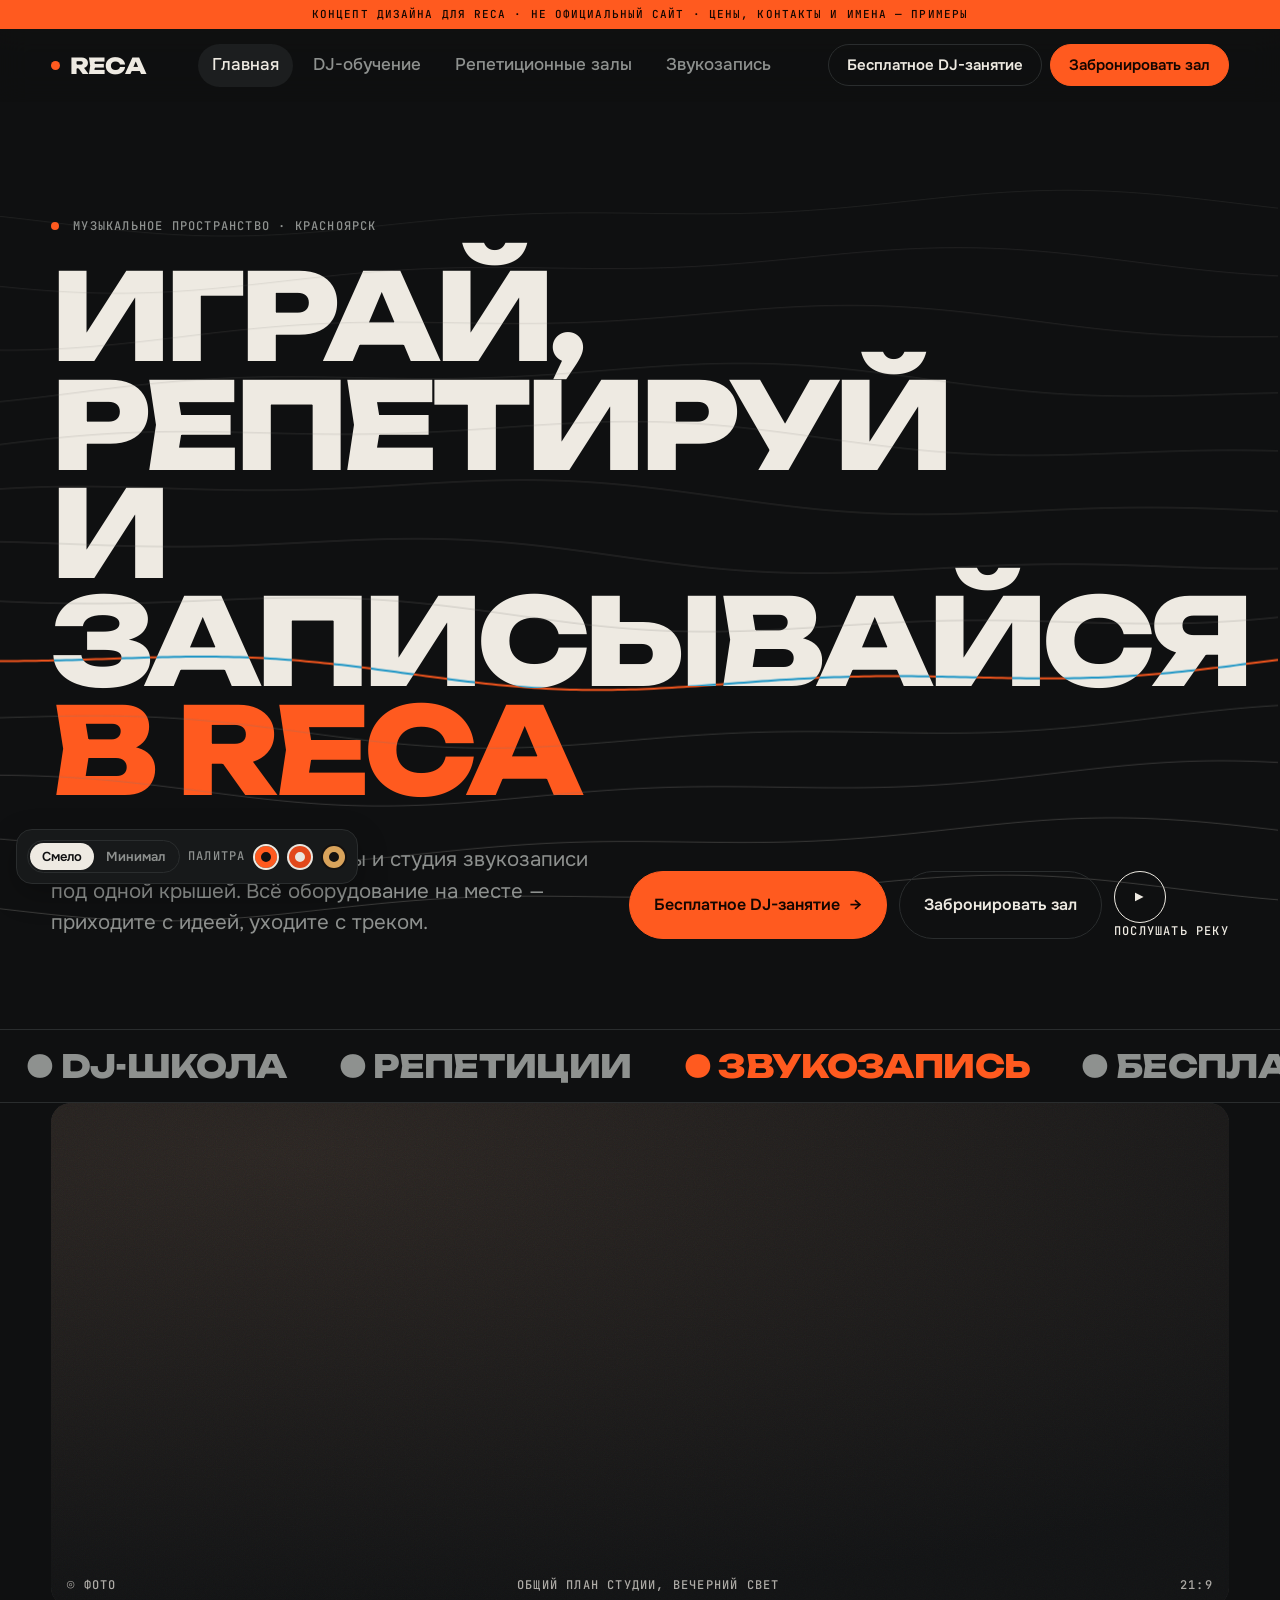
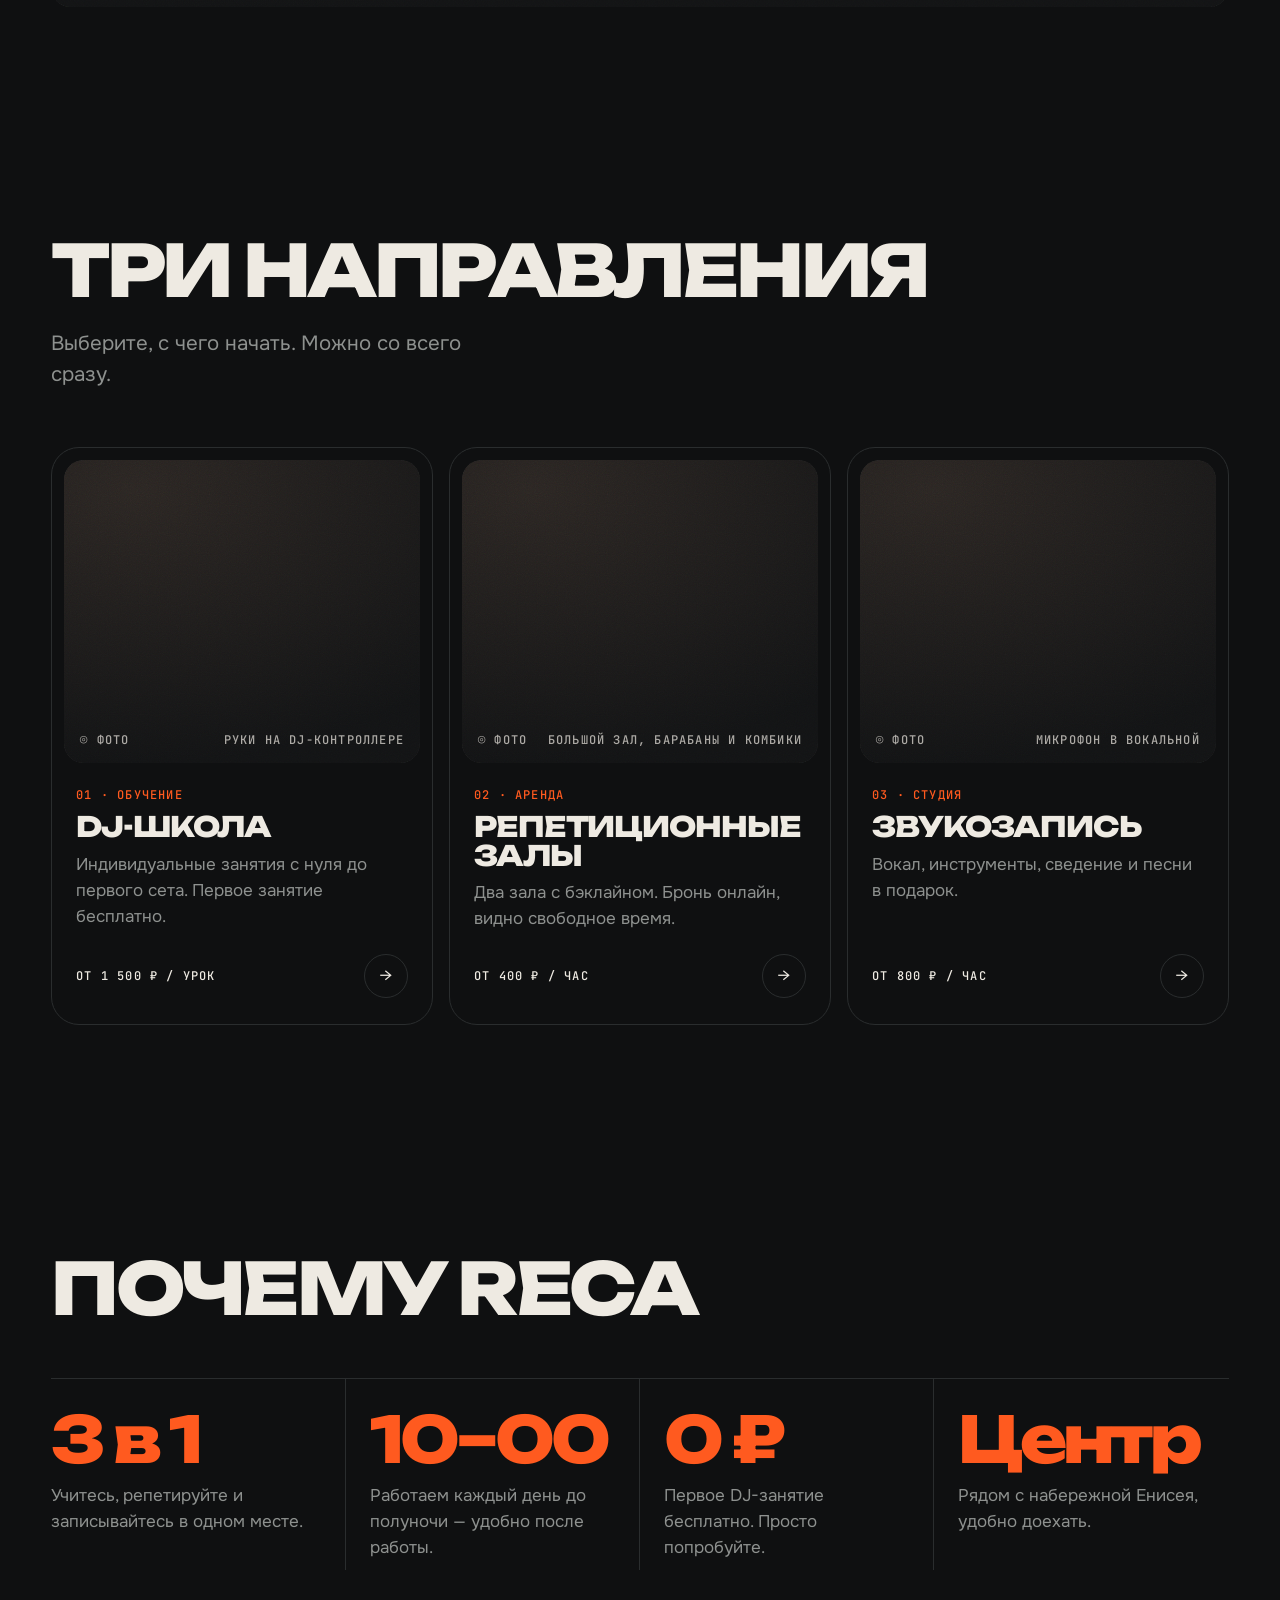
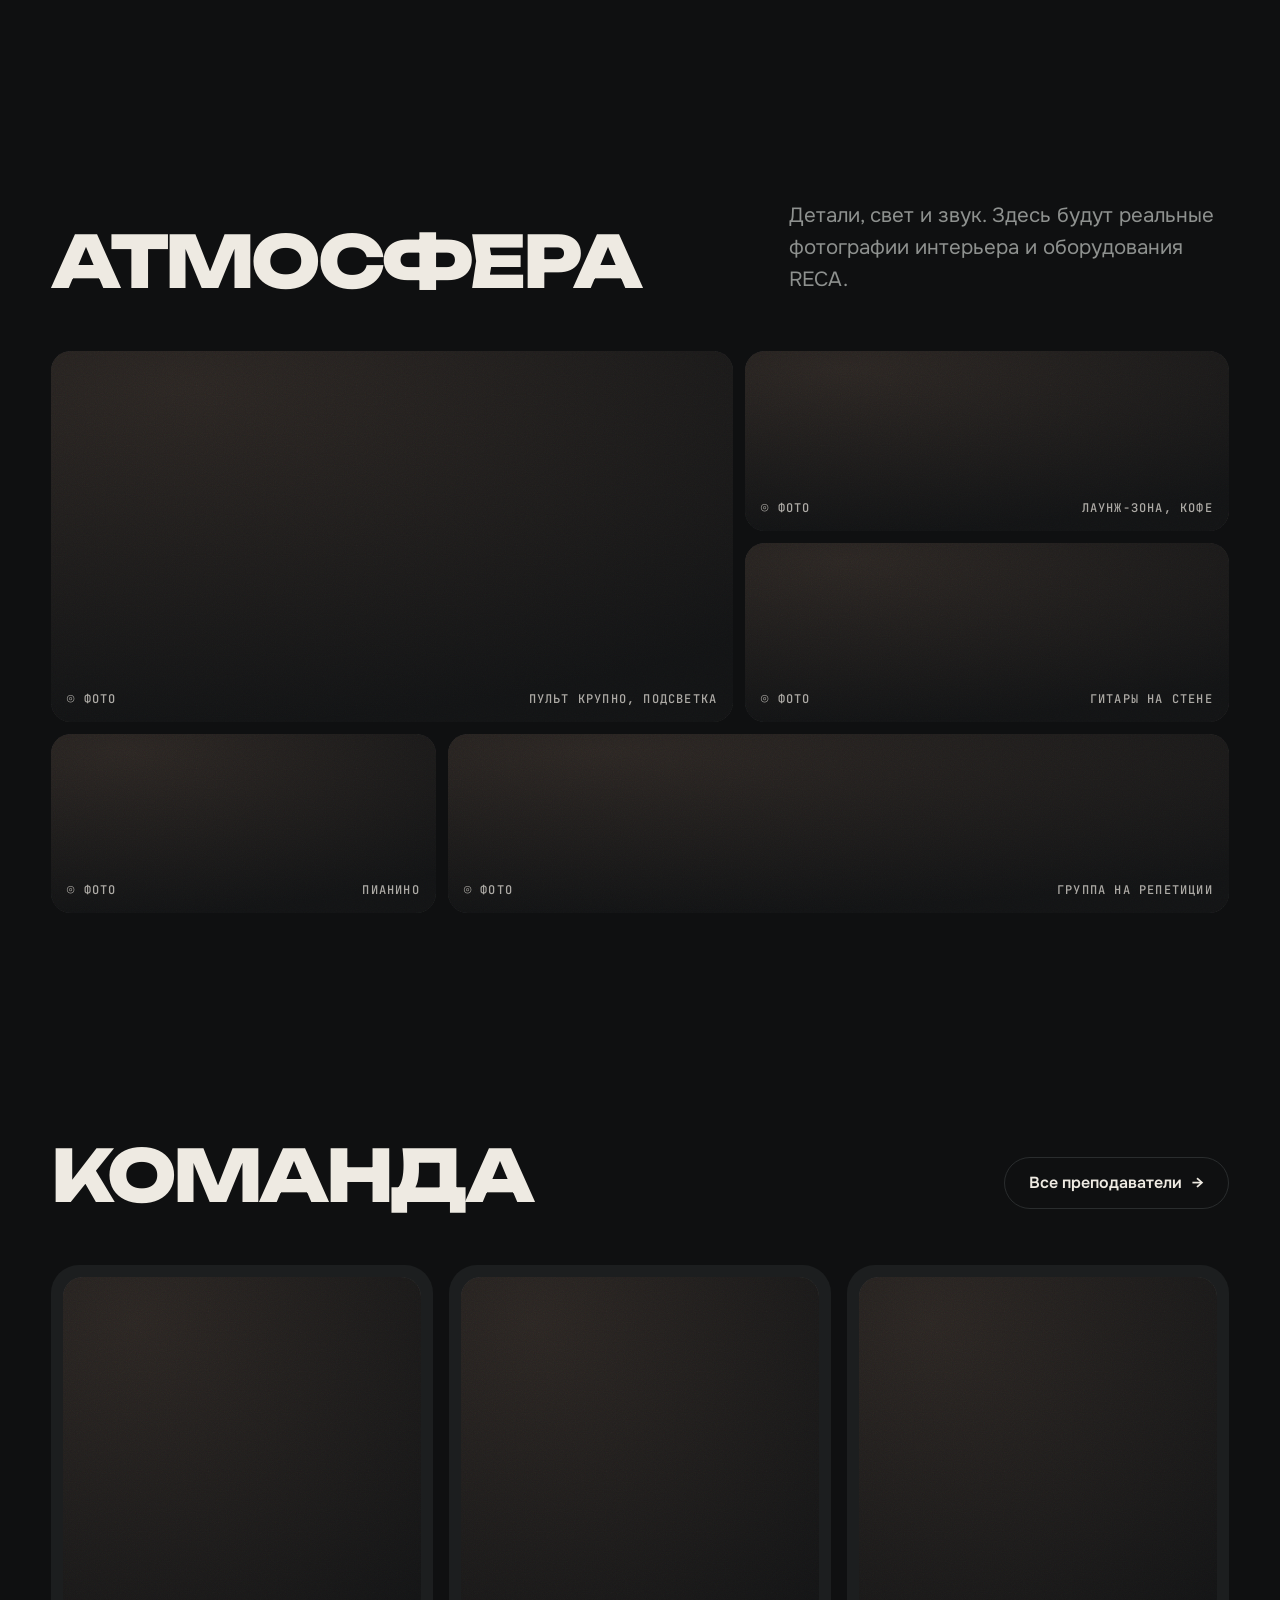
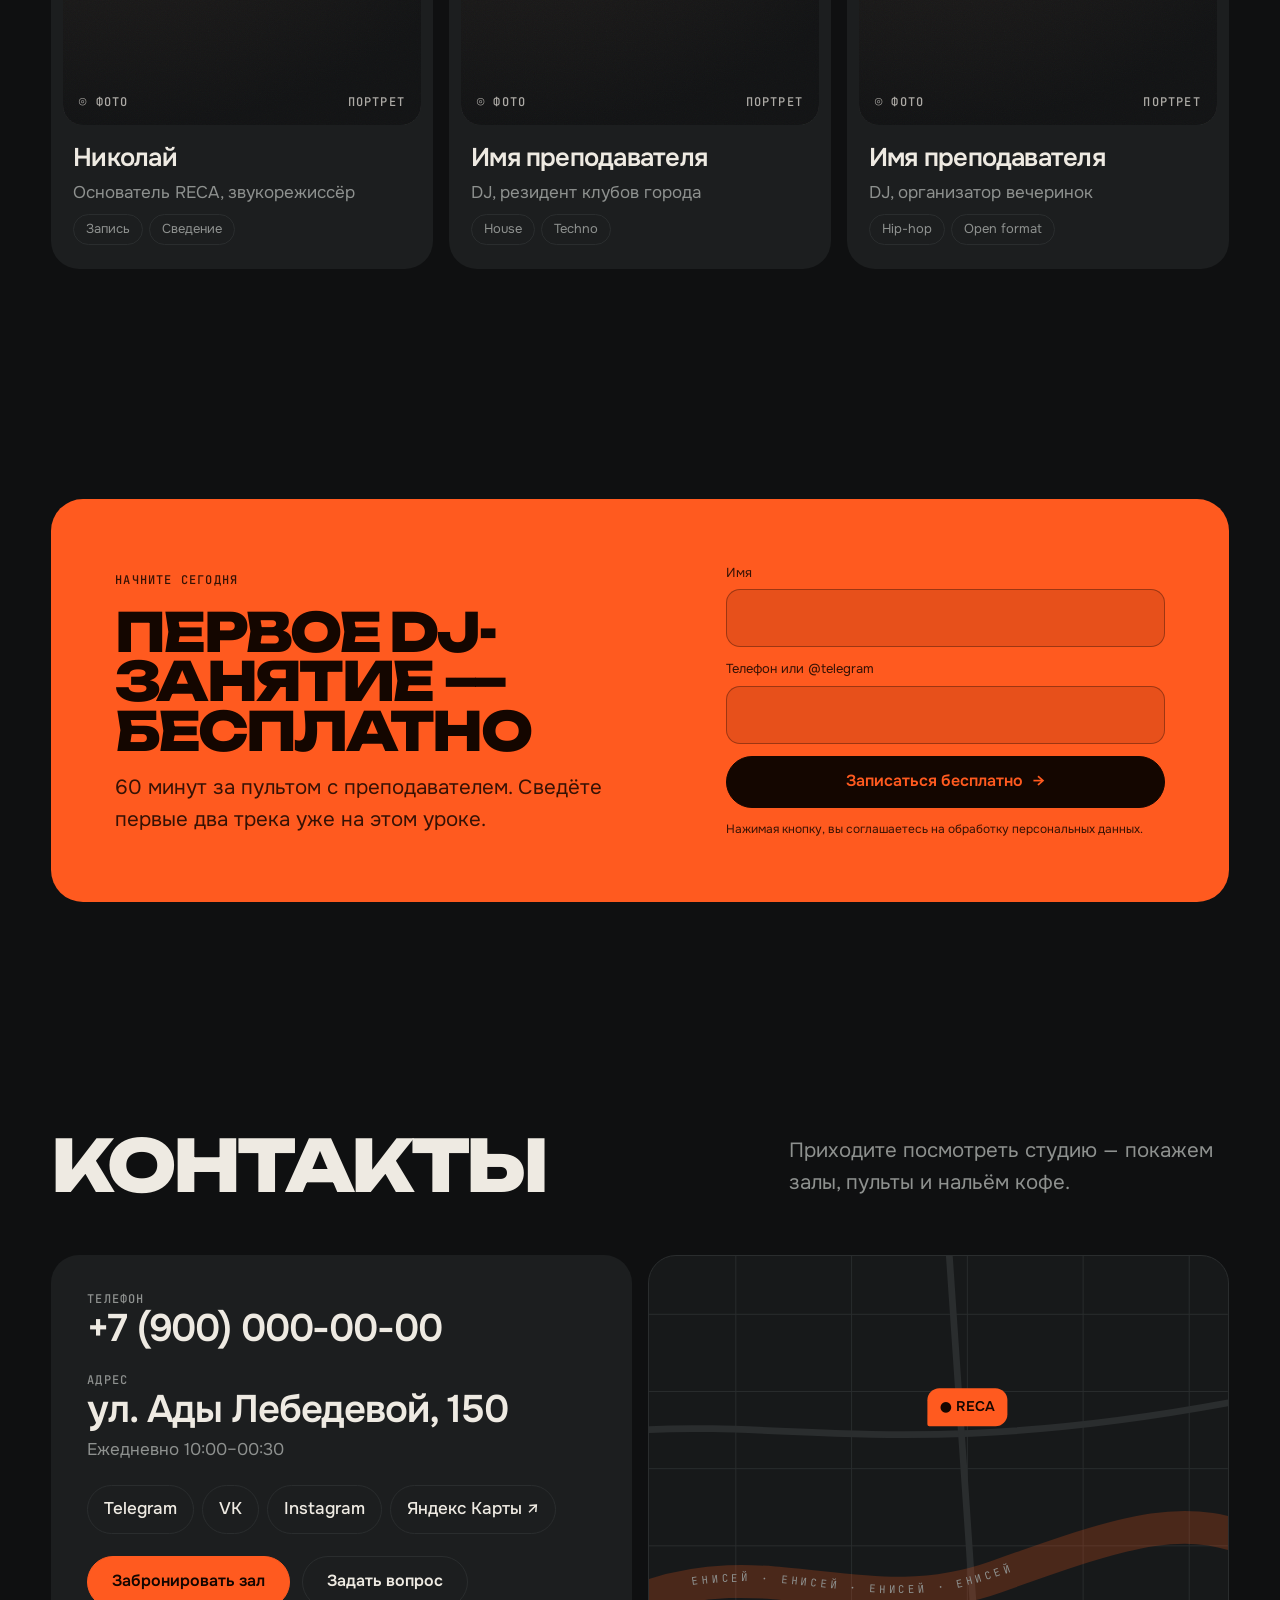
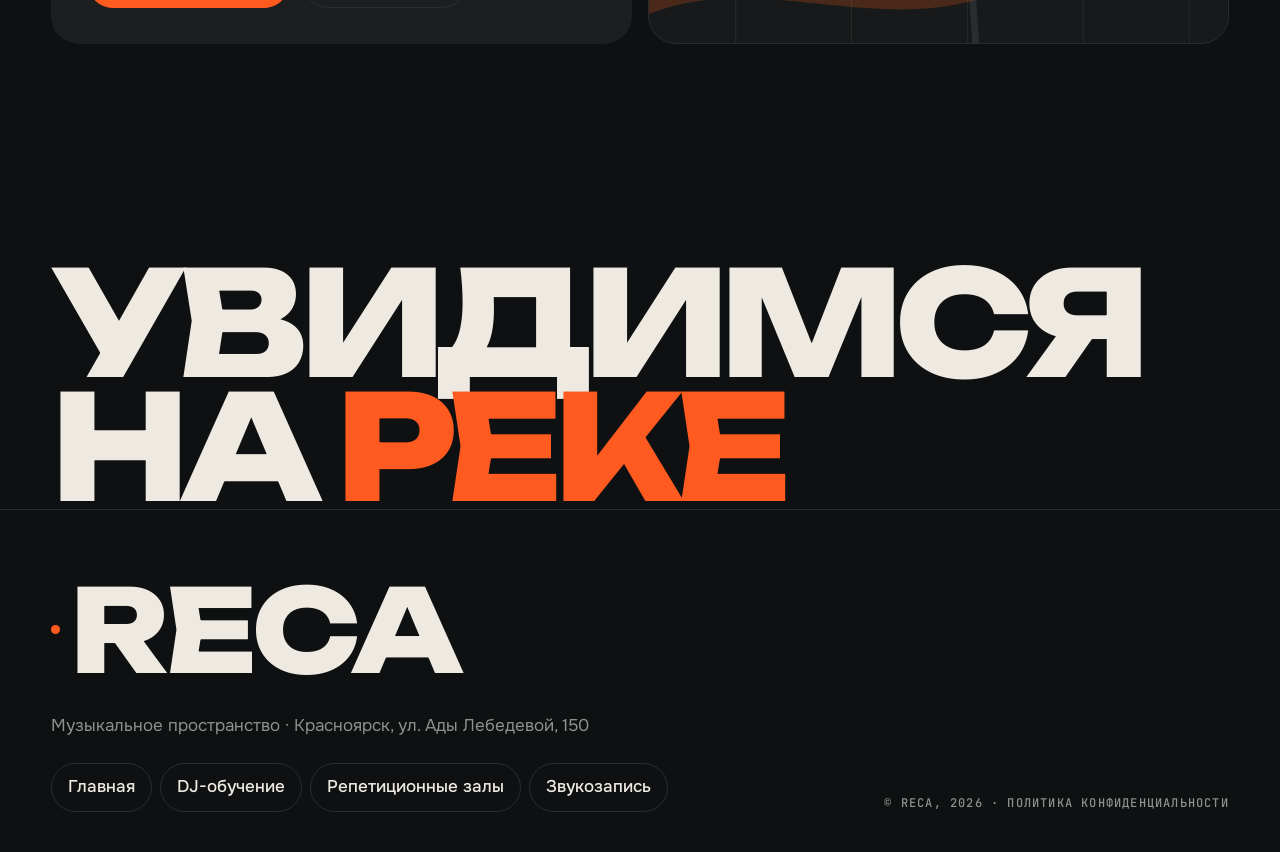
==== commit 8bcd6fee: "Смелая подача поверх версии по ТЗ: переключатель Смело/Минимал, река со звуком, бегущая строка Co-Au" ====
--- a/index.html
+++ b/index.html
@@ -1,13 +1,15 @@
 <!doctype html>
-<html lang="ru" data-palette="graphite">
+<html lang="ru" data-palette="graphite" data-style="bold">
 <head>
 <meta charset="utf-8">
 <meta name="viewport" content="width=device-width, initial-scale=1, viewport-fit=cover">
+<meta name="claude:viewport-fit-sides" content="cover">
 <title>RECA — музыкальное пространство в Красноярске</title>
 <meta name="description" content="DJ-обучение, репетиционные залы и студия звукозаписи в центре Красноярска. Бесплатное пробное DJ-занятие.">
 <link rel="preconnect" href="https://fonts.googleapis.com"><link rel="preconnect" href="https://fonts.gstatic.com" crossorigin>
 <link href="https://fonts.googleapis.com/css2?family=Onest:wght@400;500;600&family=Unbounded:wght@800&family=JetBrains+Mono:wght@500&display=swap" rel="stylesheet">
 <link rel="stylesheet" href="assets/style.css">
+<link rel="stylesheet" href="assets/bold.css">
 </head>
 <body data-page="home">
 <main>
--- a/assets/style.css
+++ b/assets/style.css
@@ -247,10 +247,29 @@
 .concept{position:fixed;left:16px;bottom:16px;z-index:36;background:var(--bg2);border:1px solid var(--line);border-radius:16px;padding:10px;display:flex;gap:8px;align-items:center;box-shadow:0 10px 30px rgba(0,0,0,.25)}
 .concept button{width:26px;height:26px;border-radius:50%;border:2px solid transparent}
 .concept button[aria-pressed="true"]{border-color:var(--ink)}
-@media(max-width:760px){.concept{bottom:auto;top:84px;left:auto;right:12px;padding:8px}.concept .mono{display:none}}
+@media(max-width:760px){.concept{bottom:calc(76px + env(safe-area-inset-bottom,0px));left:12px;padding:6px}.concept .mono{display:none}}
 
 .reveal{opacity:0;transform:translateY(24px);transition:opacity .9s,transform .9s cubic-bezier(.2,.7,.1,1)}
 .reveal.in{opacity:1;transform:none}
 @media (prefers-reduced-motion:reduce){*{animation:none!important;transition:none!important}.reveal{opacity:1;transform:none}}
 .photo.wide{aspect-ratio:21/9;min-height:0}
 @media(max-width:700px){.photo.wide{aspect-ratio:4/3}}
+
+/* концепт-пометка и переключатели */
+.note-bar{background:var(--accent);color:var(--accent-ink);padding-block:7px;text-align:center}
+.note-bar .mono{font-size:11px}
+.seg-mini{display:flex;border:1px solid var(--line);border-radius:999px;padding:2px}
+.seg-mini button{padding:5px 12px;border-radius:999px;font:600 13px var(--sans);color:var(--mute);width:auto;height:auto;border:0}
+.seg-mini button[aria-pressed="true"]{background:var(--ink);color:var(--bg)}
+@media(max-width:760px){.concept .pal-l{display:none}}
+
+/* безопасные зоны телефона и цветовая схема */
+.wrap{padding-left:max(var(--pad),env(safe-area-inset-left,0px));padding-right:max(var(--pad),env(safe-area-inset-right,0px))}
+.top{top:env(safe-area-inset-top,0px)}
+body::before{content:"";position:fixed;inset:0 0 auto;height:env(safe-area-inset-top,0px);z-index:41;background:var(--bg)}
+:root,[data-palette="graphite"],[data-palette="wood"]{color-scheme:dark}
+[data-palette="concrete"]{color-scheme:light}
+.river{left:50%!important;right:auto!important;width:100vw!important;transform:translateX(-50%)}
+
+/* блоки видны сразу, анимация только сдвигом */
+.reveal{opacity:1}
--- a/assets/bold.css
+++ b/assets/bold.css
@@ -0,0 +1,66 @@
+/* RECA — «смелый» слой. Включается атрибутом data-style="bold" на <html>.
+   Структура и контент те же, что в минимальной версии по ТЗ; меняется подача. */
+.bold-only{display:none}
+[data-style="bold"] .bold-only{display:revert}
+[data-style="bold"] .min-only{display:none!important}
+
+[data-style="bold"] h1,[data-style="bold"] h2{font-family:var(--logo);font-weight:800;text-transform:uppercase;letter-spacing:-.05em;text-wrap:balance}
+[data-style="bold"] h1{font-size:clamp(28px,9.4vw,124px);line-height:.9}
+[data-style="bold"] h2{font-size:clamp(30px,5.6vw,84px);line-height:.92}
+[data-style="bold"] .band h2{font-size:clamp(28px,4.2vw,60px)}
+[data-style="bold"] h3{letter-spacing:-.03em}
+
+/* hero: живая река на canvas */
+[data-style="bold"] .hero{padding-top:clamp(56px,9vw,140px);padding-bottom:clamp(48px,7vw,96px);isolation:isolate}
+.river{position:absolute;inset:0;width:100%;height:100%;z-index:-1;pointer-events:none}
+[data-style="bold"] .hero h1{mix-blend-mode:difference;color:#eeeae2}
+[data-palette="concrete"][data-style="bold"] .hero h1{mix-blend-mode:normal;color:var(--ink)}
+[data-style="bold"] .hero h1 .acc{mix-blend-mode:normal;color:var(--accent)}
+.listen{display:inline-flex;align-items:center;gap:12px;font:500 12px var(--mono);letter-spacing:.1em;text-transform:uppercase}
+.listen .ring{width:52px;height:52px;border-radius:50%;border:1px solid var(--ink);display:grid;place-items:center;font-size:14px;transition:.2s}
+.listen:hover .ring,.listen[aria-pressed="true"] .ring{background:var(--accent);border-color:var(--accent);color:var(--accent-ink)}
+.listen[aria-pressed="true"] .ring{animation:throb 1.2s ease-in-out infinite}
+@keyframes throb{50%{transform:scale(1.08)}}
+
+/* бегущая строка */
+.ticker{border-block:1px solid var(--line);overflow:hidden;white-space:nowrap;padding:16px 0;font:800 clamp(18px,2.6vw,32px) var(--logo);text-transform:uppercase;letter-spacing:-.02em}
+.ticker>div{display:inline-block;animation:run 38s linear infinite}
+.ticker span{margin:0 26px;color:var(--mute)}
+.ticker span:nth-child(3n){color:var(--accent)}
+@keyframes run{to{transform:translateX(-50%)}}
+
+/* карточки направлений: крупный номер, заливка на ховере */
+[data-style="bold"] .dir{background:transparent;border:1px solid var(--line);position:relative;overflow:hidden}
+[data-style="bold"] .dir::after{content:"";position:absolute;inset:0;background:var(--accent);transform:translateY(101%);transition:transform .45s cubic-bezier(.2,.7,.1,1);z-index:0}
+[data-style="bold"] .dir:hover::after{transform:none}
+[data-style="bold"] .dir>*{position:relative;z-index:1}
+[data-style="bold"] .dir:hover,[data-style="bold"] .dir:hover .mute,[data-style="bold"] .dir:hover .mono{color:var(--accent-ink)!important}
+[data-style="bold"] .dir:hover .go{background:var(--accent-ink);color:var(--accent);border-color:var(--accent-ink)}
+[data-style="bold"] .dir h3{font:800 clamp(22px,2.2vw,30px)/1 var(--logo);text-transform:uppercase;letter-spacing:-.04em}
+
+/* преимущества — огромные цифры */
+[data-style="bold"] .benefits b{font-family:var(--logo);font-weight:800;font-size:clamp(40px,5vw,76px);letter-spacing:-.06em;color:var(--accent)}
+
+/* строки программы и услуг — как треклист пластинки */
+[data-style="bold"] .rowi h3{font:800 clamp(22px,3.2vw,44px)/1 var(--logo);text-transform:uppercase;letter-spacing:-.04em;transition:color .25s,transform .25s}
+[data-style="bold"] .rowi:hover h3{color:var(--accent);transform:translateX(8px)}
+[data-style="bold"] .rows{border-top:2px solid var(--ink)}
+
+/* шаги и карточки */
+[data-style="bold"] .step{border:1px solid var(--line);background:transparent}
+[data-style="bold"] .step::before{font-size:clamp(28px,3vw,44px);font-family:var(--logo);font-weight:800;letter-spacing:-.04em}
+[data-style="bold"] .hall .tariff b{font-family:var(--logo);font-weight:800;letter-spacing:-.05em}
+[data-style="bold"] .band{background:var(--accent);color:var(--accent-ink)}
+[data-style="bold"] .band .mono,[data-style="bold"] .band .lead,[data-style="bold"] .band .consent,[data-style="bold"] .band label,[data-style="bold"] .band .mute{color:var(--accent-ink)!important;opacity:.85}
+[data-style="bold"] .band .field input,[data-style="bold"] .band .field textarea{background:color-mix(in srgb,var(--accent-ink) 10%,transparent);border-color:color-mix(in srgb,var(--accent-ink) 35%,transparent);color:var(--accent-ink)}
+[data-style="bold"] .band .btn.primary{background:var(--accent-ink);border-color:var(--accent-ink);color:var(--accent)}
+[data-style="bold"] .band .seg span{border-color:color-mix(in srgb,var(--accent-ink) 35%,transparent)}
+[data-style="bold"] .band .seg input:checked+span{background:var(--accent-ink);color:var(--accent);border-color:var(--accent-ink)}
+
+/* бронь: метка REC на выбранном отрезке */
+[data-style="bold"] .cell.sel.s::after{content:"● REC";position:absolute;left:10px;top:50%;transform:translateY(-50%);font:600 11px var(--mono);color:var(--accent-ink);z-index:1;white-space:nowrap}
+
+/* финал */
+.bye{font:800 clamp(40px,11.4vw,200px)/.85 var(--logo);letter-spacing:-.06em;text-transform:uppercase;padding-block:clamp(48px,8vw,120px) 0}
+.bye span{color:var(--accent)}
+@media(max-width:520px){[data-style="bold"] h1{font-size:8.4vw}}
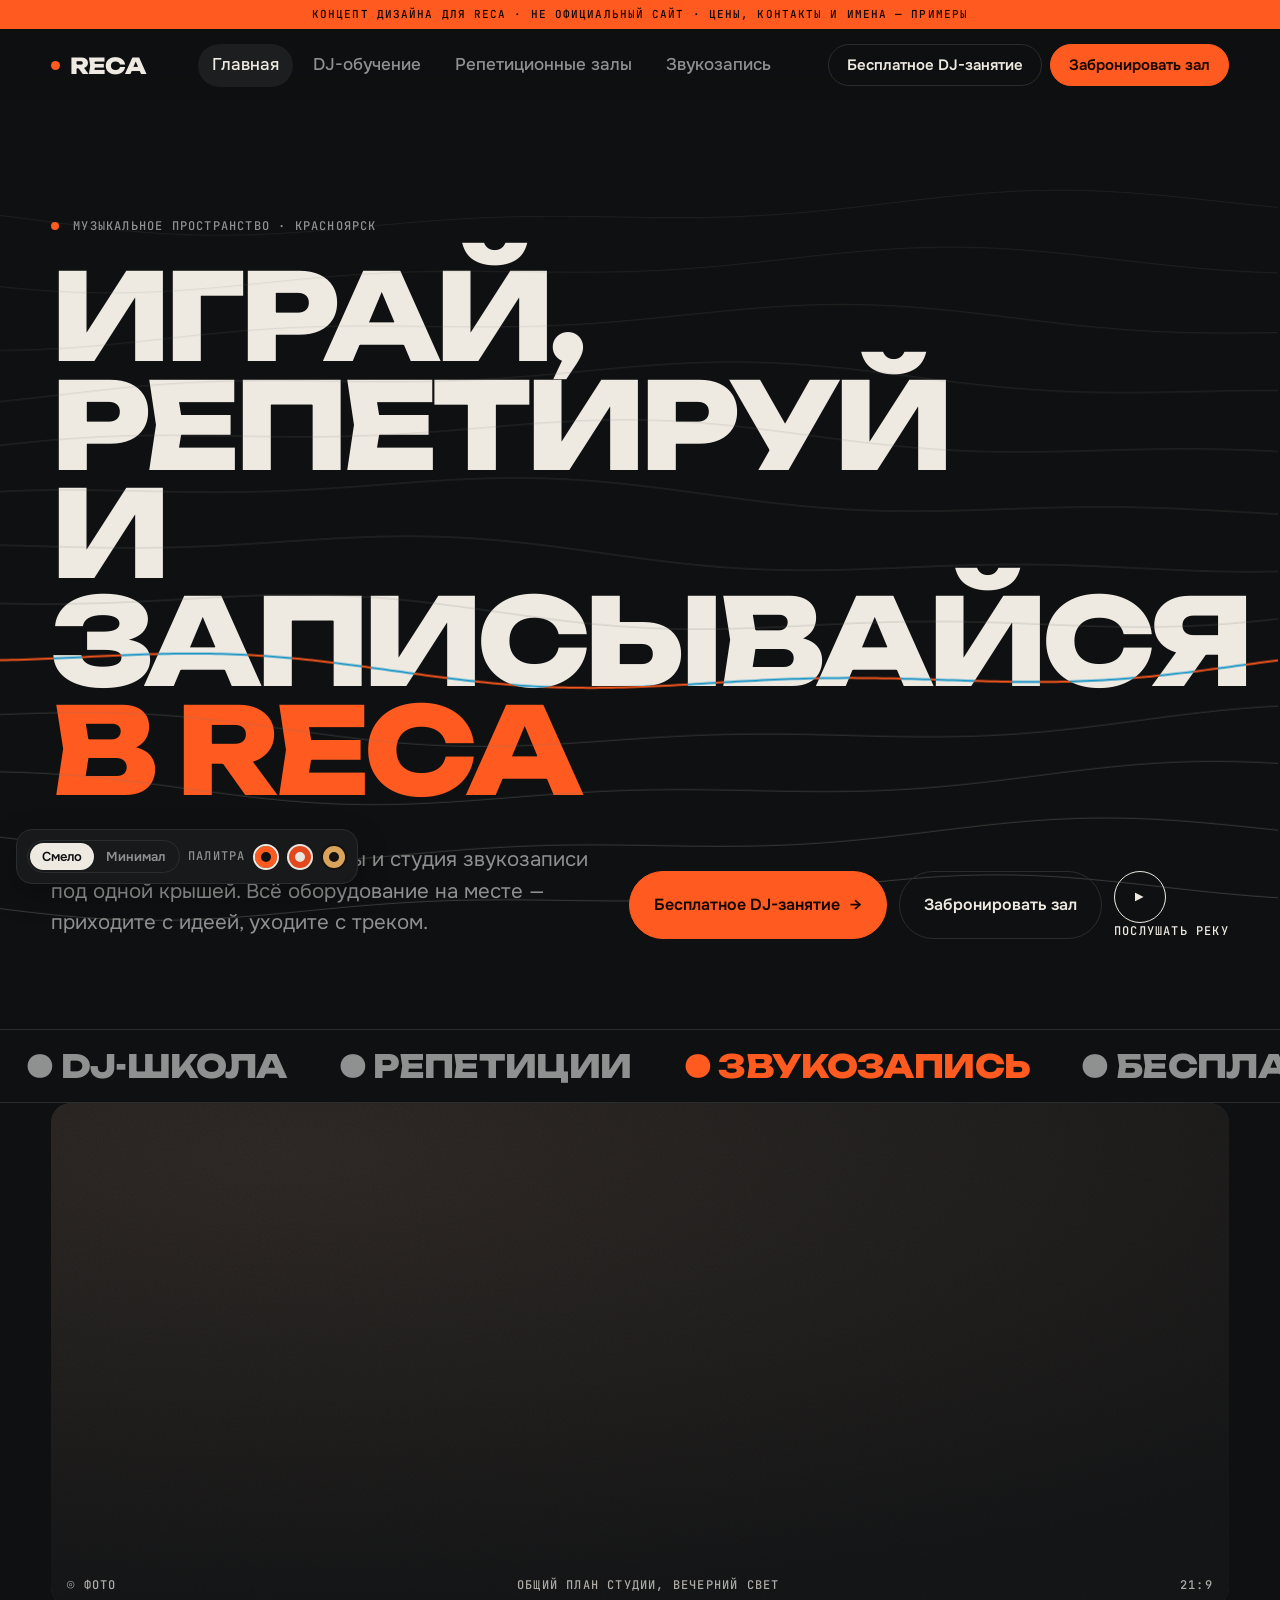
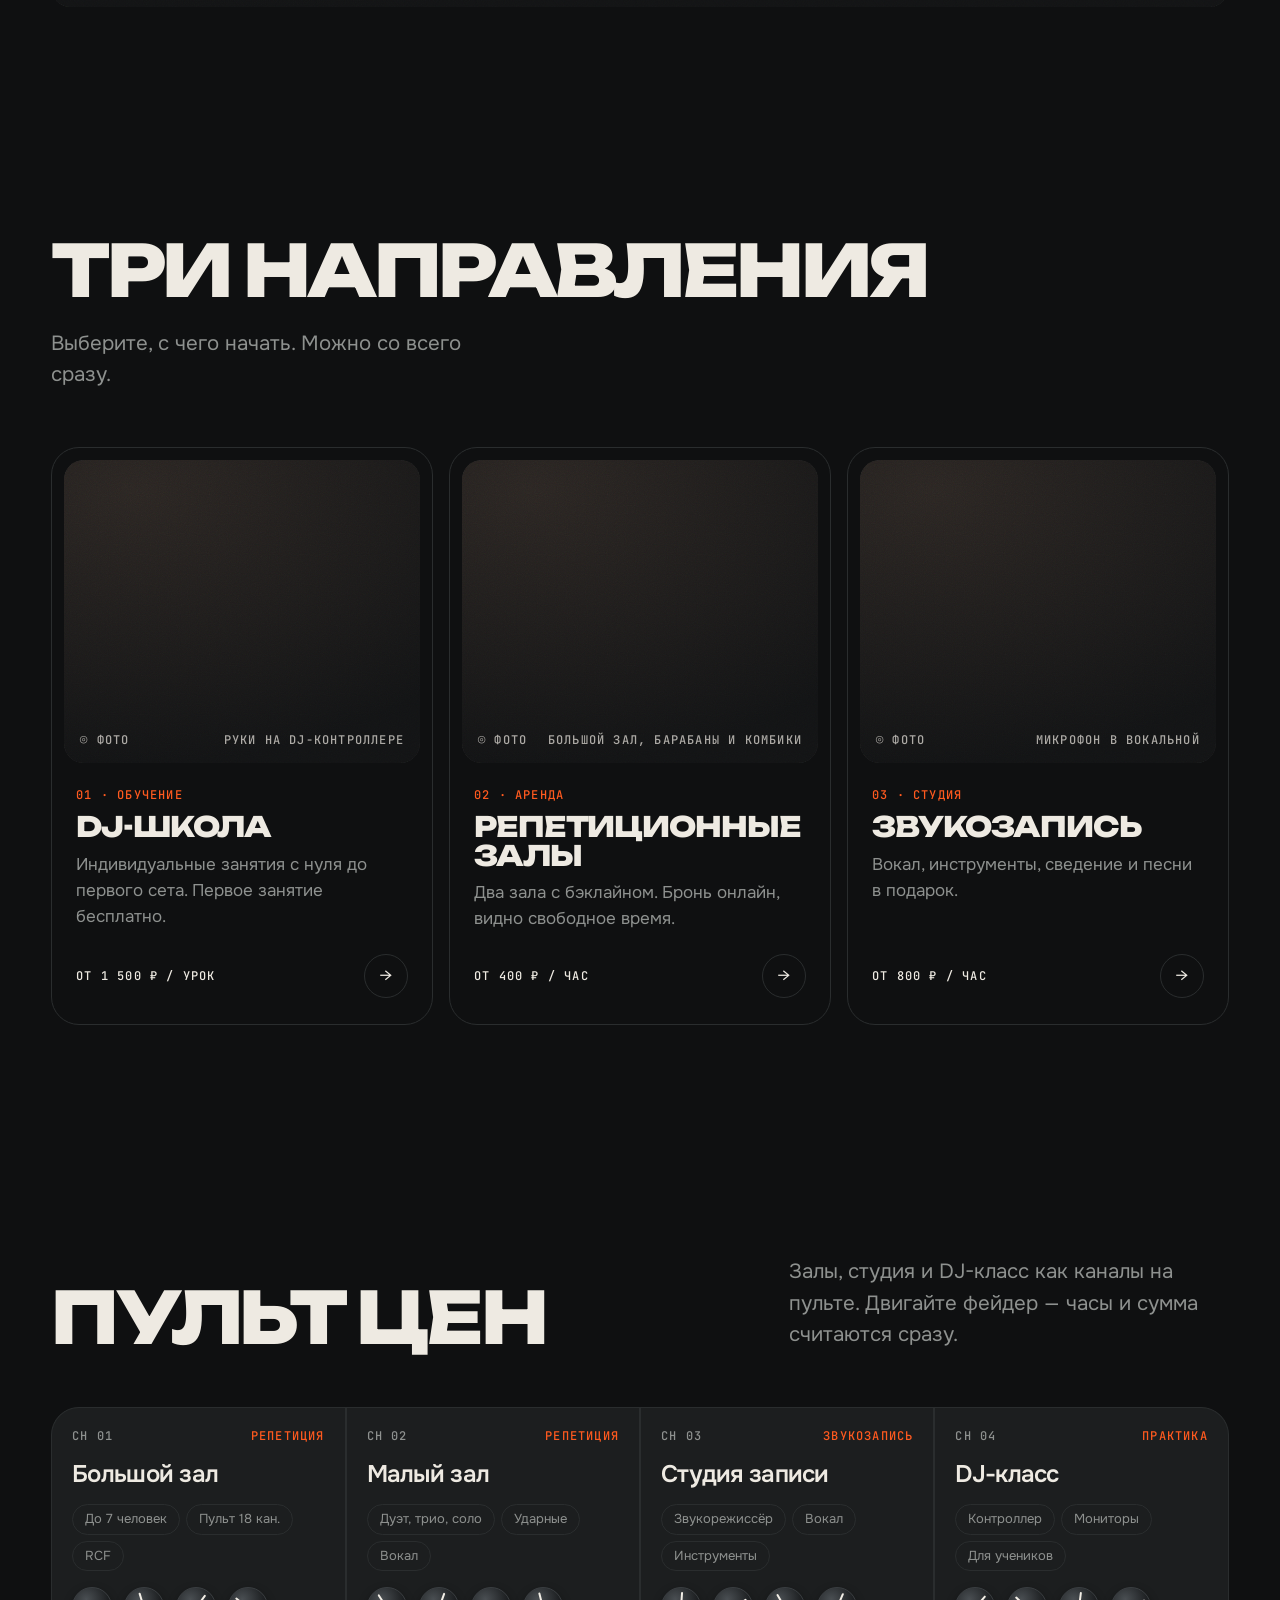
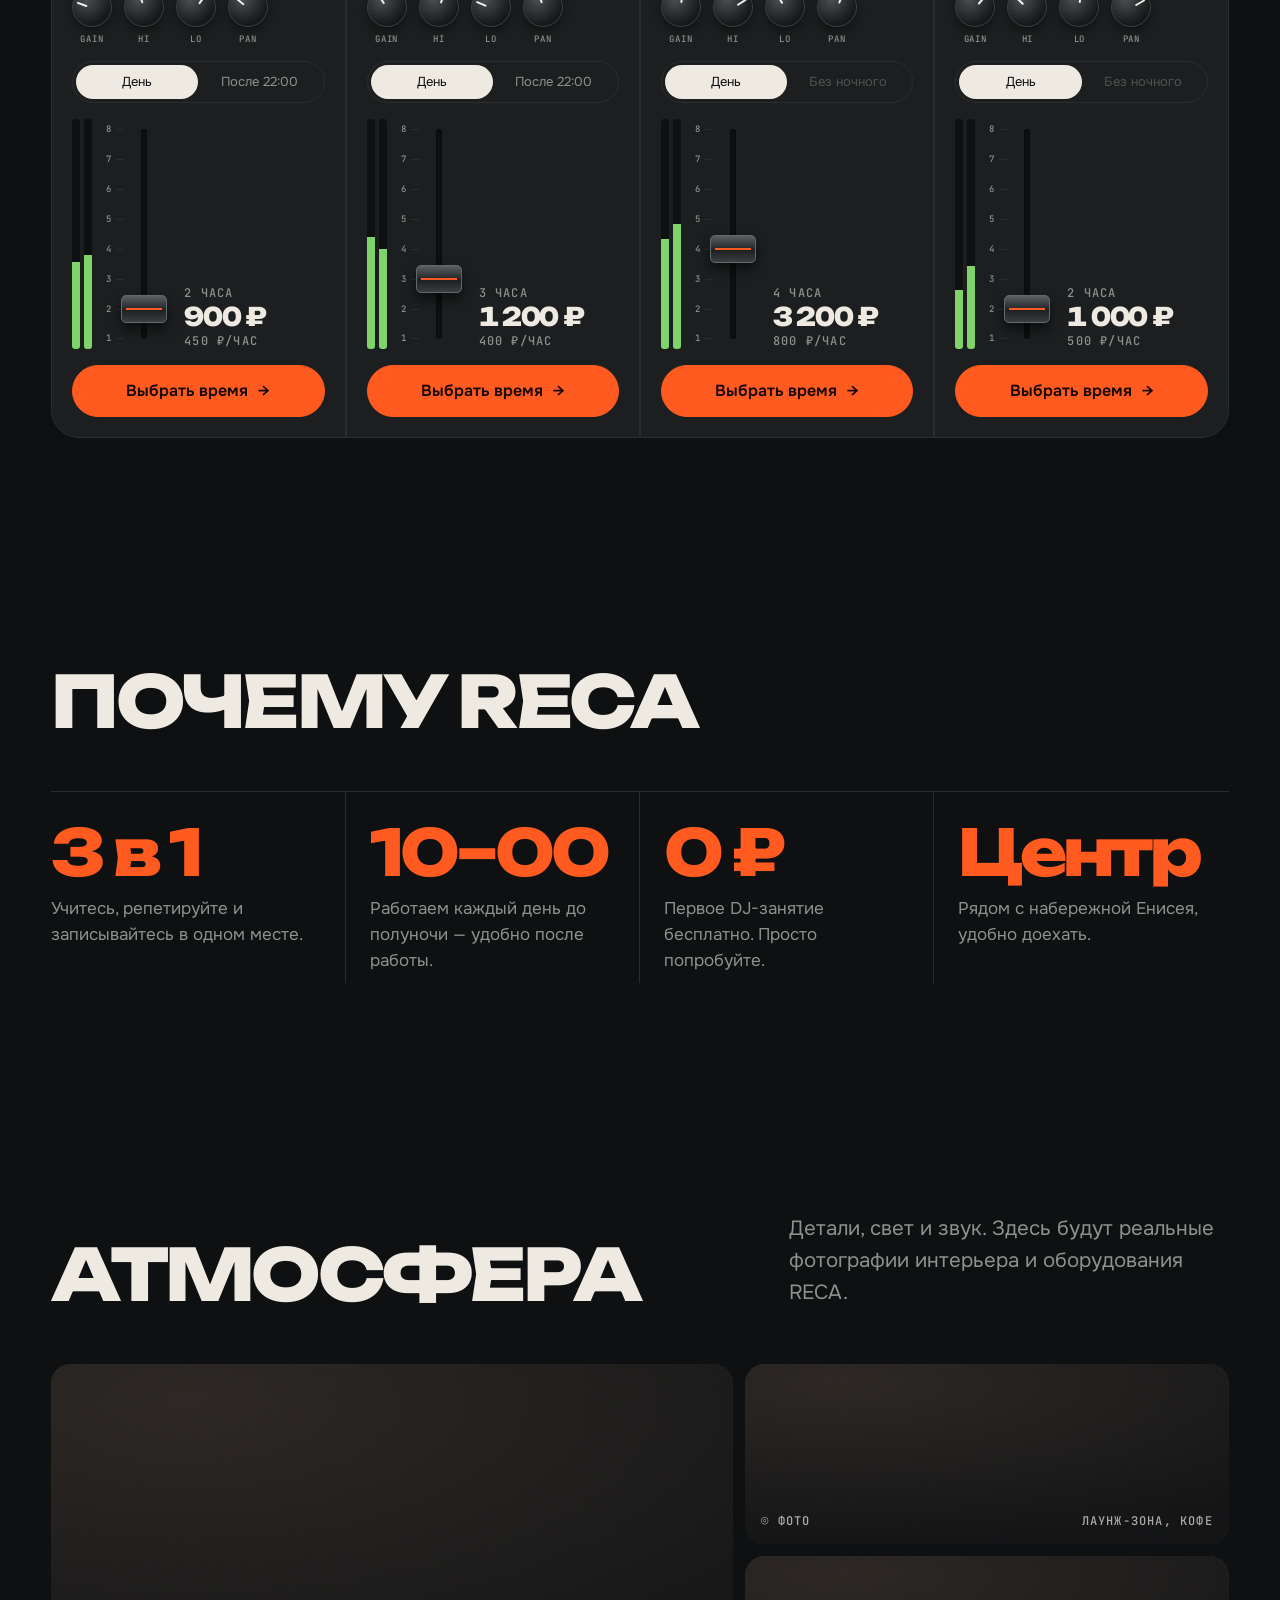
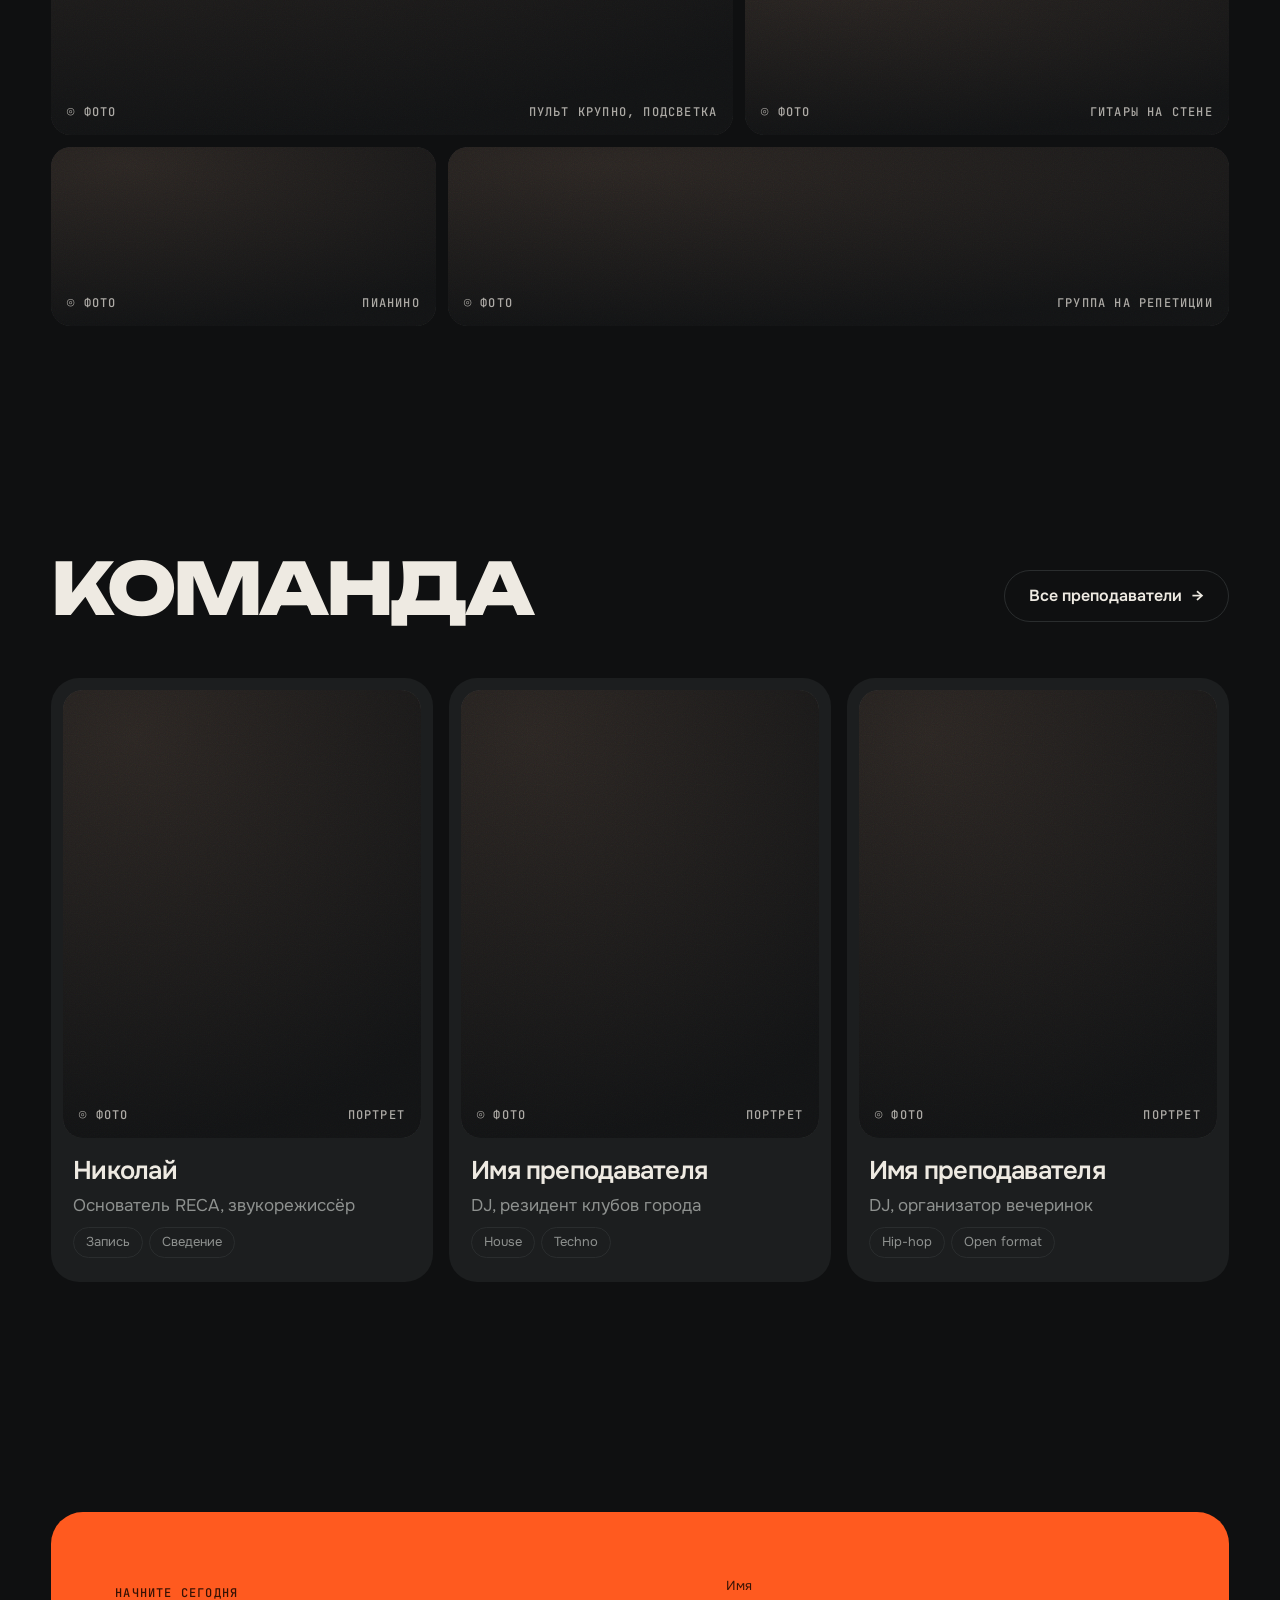
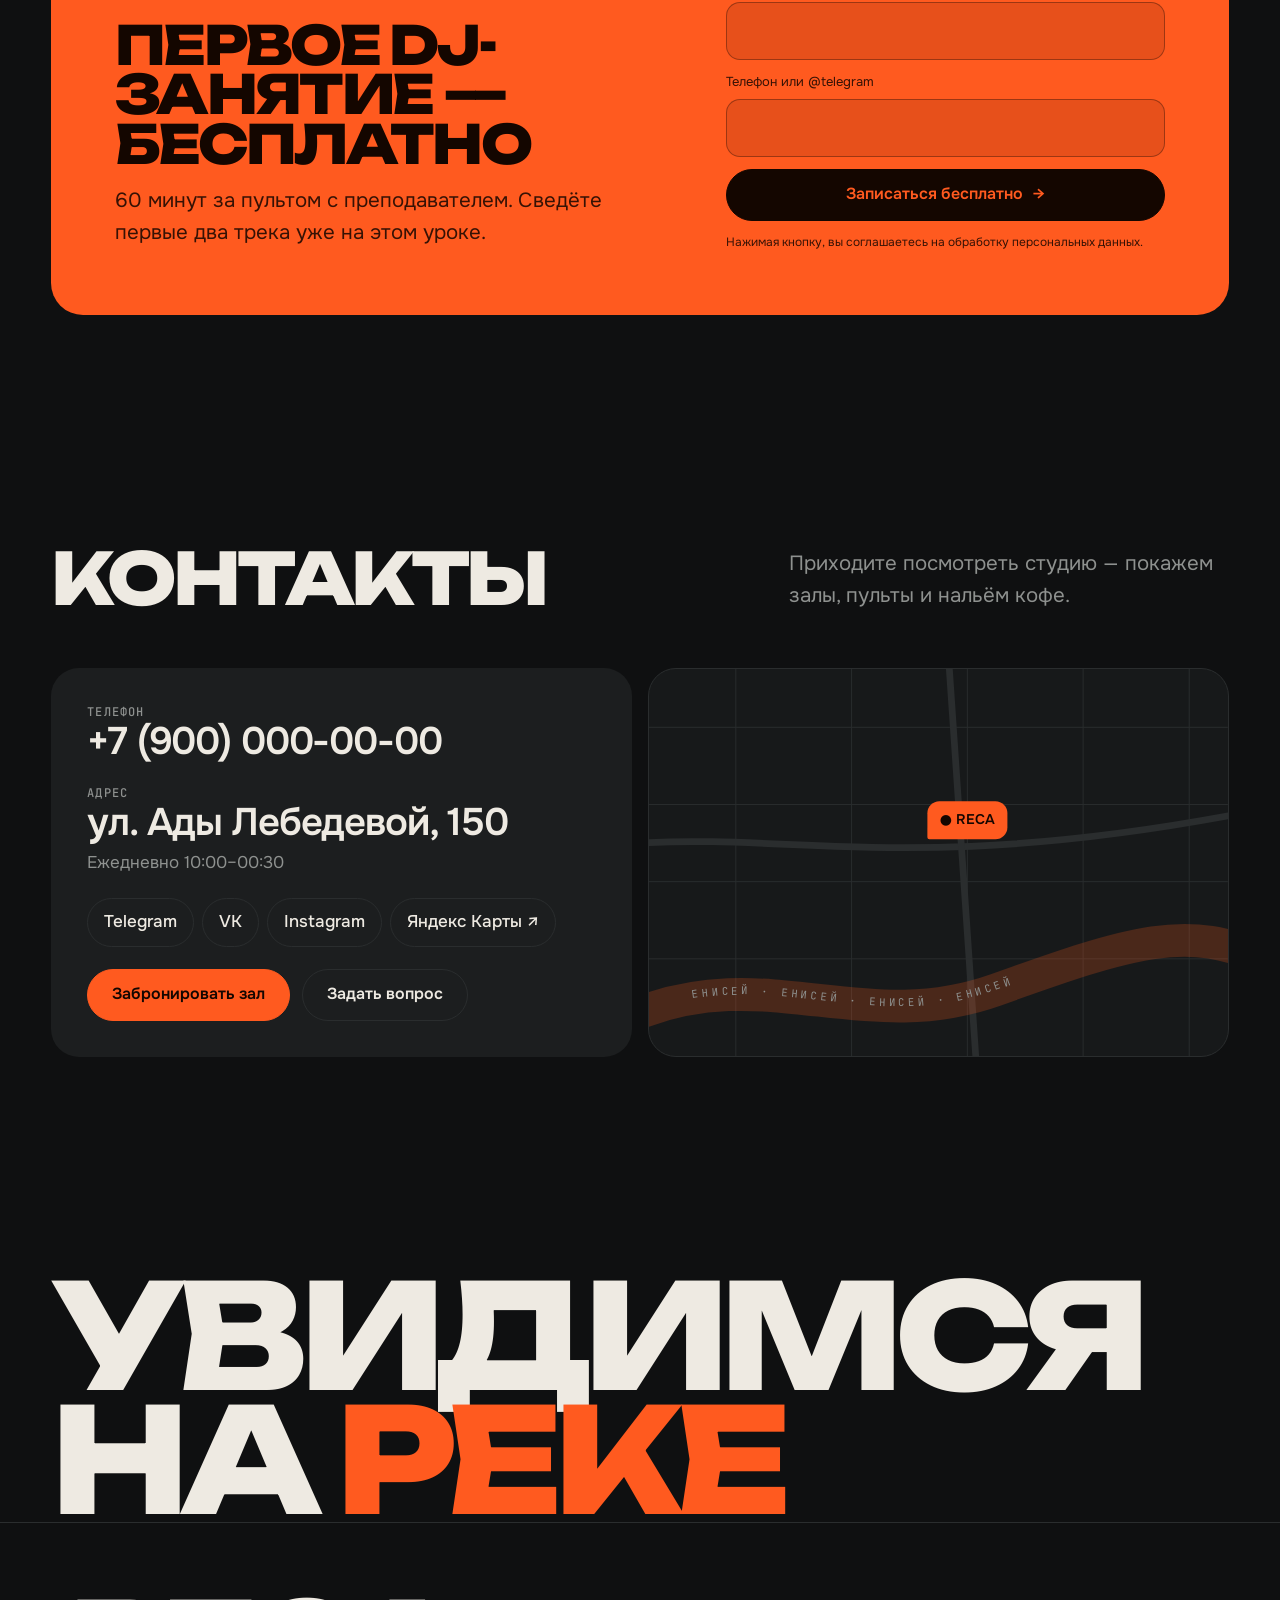
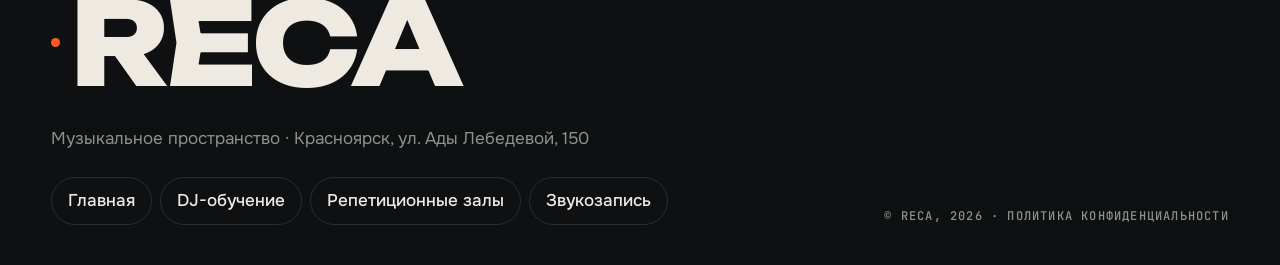
==== commit b0ac95f5: "Микшерный пульт цен и виджет онлайн-брони залов, студии и DJ-класса Co-Authored-By: Claude Opus 5.5 " ====
--- a/index.html
+++ b/index.html
@@ -49,6 +49,11 @@
   </section>
 
   <section class="wrap">
+    <div class="head reveal"><h2>Пульт цен</h2><p class="lead">Залы, студия и DJ-класс как каналы на пульте. Двигайте фейдер — часы и сумма считаются сразу.</p></div>
+    <div class="reveal" data-mixer="big,small,studio,dj"></div>
+  </section>
+
+  <section class="wrap">
     <div class="head reveal"><h2>Почему RECA</h2></div>
     <div class="benefits reveal">
       <div><b>3 в 1</b><span class="mute">Учитесь, репетируйте и записывайтесь в одном месте.</span></div>
@@ -94,5 +99,6 @@
   <section data-slot="contacts"></section>
 </main>
 <script src="assets/app.js"></script>
+<script src="assets/booking.js"></script>
 </body>
 </html>
--- a/assets/style.css
+++ b/assets/style.css
@@ -273,3 +273,93 @@
 
 /* блоки видны сразу, анимация только сдвигом */
 .reveal{opacity:1}
+
+/* ===== микшерный пульт ===== */
+.mixer{display:grid;grid-auto-flow:column;grid-auto-columns:minmax(232px,1fr);gap:2px;background:var(--line);border:1px solid var(--line);border-radius:calc(var(--r) + 8px);overflow-x:auto;scrollbar-width:thin}
+.ch{background:var(--card);padding:20px;display:flex;flex-direction:column;gap:16px;min-width:0}
+.ch-top{display:flex;justify-content:space-between;color:var(--mute)}
+.ch-kind{color:var(--accent)}
+.ch h3{font-size:24px}
+.knobs{display:flex;gap:12px}
+.knob-l{display:flex;flex-direction:column;align-items:center;gap:6px}
+.knob-l .mono{font-size:9px;color:var(--mute)}
+.knob{width:40px;height:40px;border-radius:50%;background:radial-gradient(circle at 35% 30%,#4a4f53,#16181a 70%);border:1px solid #3a3e41;box-shadow:0 4px 10px #0006;position:relative}
+.knob::after{content:"";position:absolute;left:50%;top:4px;width:2px;height:11px;border-radius:1px;background:#f2eee6;transform-origin:50% 16px;transform:translateX(-50%) rotate(var(--r,0deg))}
+.mode{display:flex;border:1px solid var(--line);border-radius:999px;padding:3px}
+.mode button{flex:1;padding:7px 8px;border-radius:999px;font-size:13px;color:var(--mute)}
+.mode button[aria-pressed="true"]{background:var(--ink);color:var(--bg)}
+.mode button:disabled{opacity:.45;cursor:default}
+.strip{display:flex;gap:14px;align-items:stretch}
+.meters{display:flex;gap:4px}
+.meter{display:block;width:8px;height:230px;border-radius:3px;background:var(--bg);position:relative;overflow:hidden}
+.meter b{position:absolute;inset:auto 0 0 0;height:30%;background:linear-gradient(to top,#7fd36a 0 62%,#f0cf4a 62% 84%,var(--accent) 84%);background-size:100% 230px;background-position:bottom;transition:height .1s}
+.fader{position:relative;width:64px;height:230px;touch-action:none;cursor:ns-resize;flex:0 0 auto}
+.fader .scale{position:absolute;left:0;top:10px;bottom:10px;display:flex;flex-direction:column;justify-content:space-between;font-size:9px;color:var(--mute)}
+.fader .scale span{line-height:0}
+.fader .scale span::after{content:"";display:inline-block;width:8px;height:1px;background:var(--line);vertical-align:middle;margin-left:4px}
+.fader .slot{position:absolute;left:38px;top:10px;bottom:10px;width:6px;transform:translateX(-50%);background:var(--bg);border-radius:3px;box-shadow:inset 0 1px 3px #0009}
+.fader .cap{position:absolute;left:38px;width:46px;height:28px;transform:translate(-50%,-50%);border-radius:5px;background:linear-gradient(#5a5f62,#2a2d2f 45%,#1e2022 55%,#3a3e41);border:1px solid #63686b;box-shadow:0 6px 12px #0008;transition:top .12s}
+.fader .cap::after{content:"";position:absolute;left:4px;right:4px;top:50%;height:2px;margin-top:-1px;background:var(--accent)}
+.fader.drag .cap{transition:none}
+.fader:focus-visible .cap{outline:2px solid var(--accent);outline-offset:2px}
+.readout{display:flex;flex-direction:column;justify-content:flex-end;gap:2px;min-width:0}
+.readout .mono{color:var(--mute)}
+.readout b{font-size:28px;font-weight:600;letter-spacing:-.03em;line-height:1.05;font-variant-numeric:tabular-nums}
+[data-style="bold"] .readout b{font-family:var(--logo);font-weight:800;letter-spacing:-.05em}
+.ch-go{margin-top:auto}
+
+/* ===== виджет брони ===== */
+.booking{display:grid;grid-template-columns:minmax(0,1fr) minmax(300px,360px);gap:16px;align-items:start}
+@media(max-width:1020px){.booking{grid-template-columns:minmax(0,1fr)}}
+.bk-main{display:flex;flex-direction:column;gap:16px;min-width:0}
+.bk-step{background:var(--card);border-radius:calc(var(--r) + 4px);padding:20px;display:flex;flex-direction:column;gap:16px;min-width:0}
+.bk-h{display:flex;align-items:center;gap:12px;flex-wrap:wrap}
+.bk-n{width:30px;height:30px;border-radius:50%;background:var(--accent);color:var(--accent-ink);display:grid;place-items:center;font-weight:600;font-size:14px}
+.bk-hint{margin-left:auto}
+@media(max-width:600px){.bk-hint{margin-left:0;flex-basis:100%}}
+.rooms{display:grid;grid-template-columns:repeat(auto-fit,minmax(160px,1fr));gap:8px}
+.room{border:1px solid var(--line);border-radius:16px;padding:14px;text-align:left;display:flex;flex-direction:column;gap:4px;transition:.2s}
+.room .mono{font-size:10px;color:var(--mute)}
+.room b{font-size:17px}
+.room:hover{border-color:var(--mute)}
+.room[aria-checked="true"]{border-color:var(--accent);box-shadow:inset 0 0 0 1px var(--accent)}
+.room[aria-checked="true"] .mono{color:var(--accent)}
+.booking .days{padding:0;border:0}
+.day .ld{display:block;height:3px;border-radius:2px;background:var(--line);margin-top:8px;overflow:hidden}
+.day .ld i{display:block;height:100%;background:var(--accent)}
+.day.on .ld{background:color-mix(in srgb,var(--bg) 30%,transparent)}
+.day.on .ld i{background:var(--bg)}
+.booking .tl-scroll{border:1px solid var(--line);border-radius:16px}
+.booking .tl{grid-template-columns:110px repeat(14,minmax(46px,1fr));min-width:760px}
+.booking .tl .name{cursor:pointer;color:var(--mute);transition:color .2s}
+.booking .tl .name.on{color:var(--ink);box-shadow:inset 3px 0 0 var(--accent)}
+.booking .cell{height:52px}
+.booking .cell.dim{opacity:.45}
+.booking .cell:not(.busy):not(.dim):hover{background:color-mix(in srgb,var(--accent) 12%,transparent)}
+.bk-pick{display:flex;flex-wrap:wrap;gap:20px 32px;align-items:flex-start}
+.bk-pick>div{display:flex;flex-direction:column;gap:8px;min-width:0}
+.bk-pick>div:first-child{flex:1}
+.slots{display:flex;flex-wrap:wrap;gap:6px}
+.slot-chip{padding:8px 12px;border-radius:10px;border:1px solid var(--line);font-variant-numeric:tabular-nums;font-size:15px}
+.slot-chip:hover{border-color:var(--mute)}
+.slot-chip.on{background:var(--accent);border-color:var(--accent);color:var(--accent-ink)}
+.stepper{display:inline-flex;align-items:center;border:1px solid var(--line);border-radius:999px}
+.stepper button{width:44px;height:44px;font-size:20px}
+.stepper output{min-width:80px;text-align:center;font-weight:600}
+.lg-night{background:repeating-linear-gradient(135deg,var(--line) 0 3px,transparent 3px 6px)}
+.bk-sum{position:sticky;top:calc(96px + env(safe-area-inset-top,0px));background:var(--bg2);border:1px solid var(--line);border-radius:calc(var(--r) + 4px);padding:22px;display:flex;flex-direction:column;gap:16px}
+.bk-sum dl{display:flex;flex-direction:column}
+.bk-sum dl div{display:flex;justify-content:space-between;gap:12px;padding:10px 0;border-bottom:1px solid var(--line)}
+.bk-sum dt{color:var(--mute)}
+.bk-sum dd{text-align:right;font-weight:600}
+.ext{display:grid;grid-template-columns:auto 1fr auto;gap:10px;align-items:center;cursor:pointer;padding:12px;border:1px dashed var(--line);border-radius:14px}
+.ext input{accent-color:var(--accent);width:18px;height:18px}
+.total{display:flex;justify-content:space-between;align-items:baseline}
+.total b{font-size:34px;font-weight:600;letter-spacing:-.03em;font-variant-numeric:tabular-nums}
+[data-style="bold"] .total b{font-family:var(--logo);font-weight:800;letter-spacing:-.05em}
+.bk-form{display:flex;flex-direction:column;gap:10px}
+.bk-form .btn:disabled{opacity:.45;cursor:not-allowed}
+.bk-ok{display:flex;flex-direction:column;gap:12px}
+@media(max-width:1020px){.bk-sum{position:static}}
+.booking .cell.busy::before{background:color-mix(in srgb,var(--ink) 16%,var(--card))}
+.readout b{font-size:clamp(22px,2vw,28px);white-space:nowrap}
